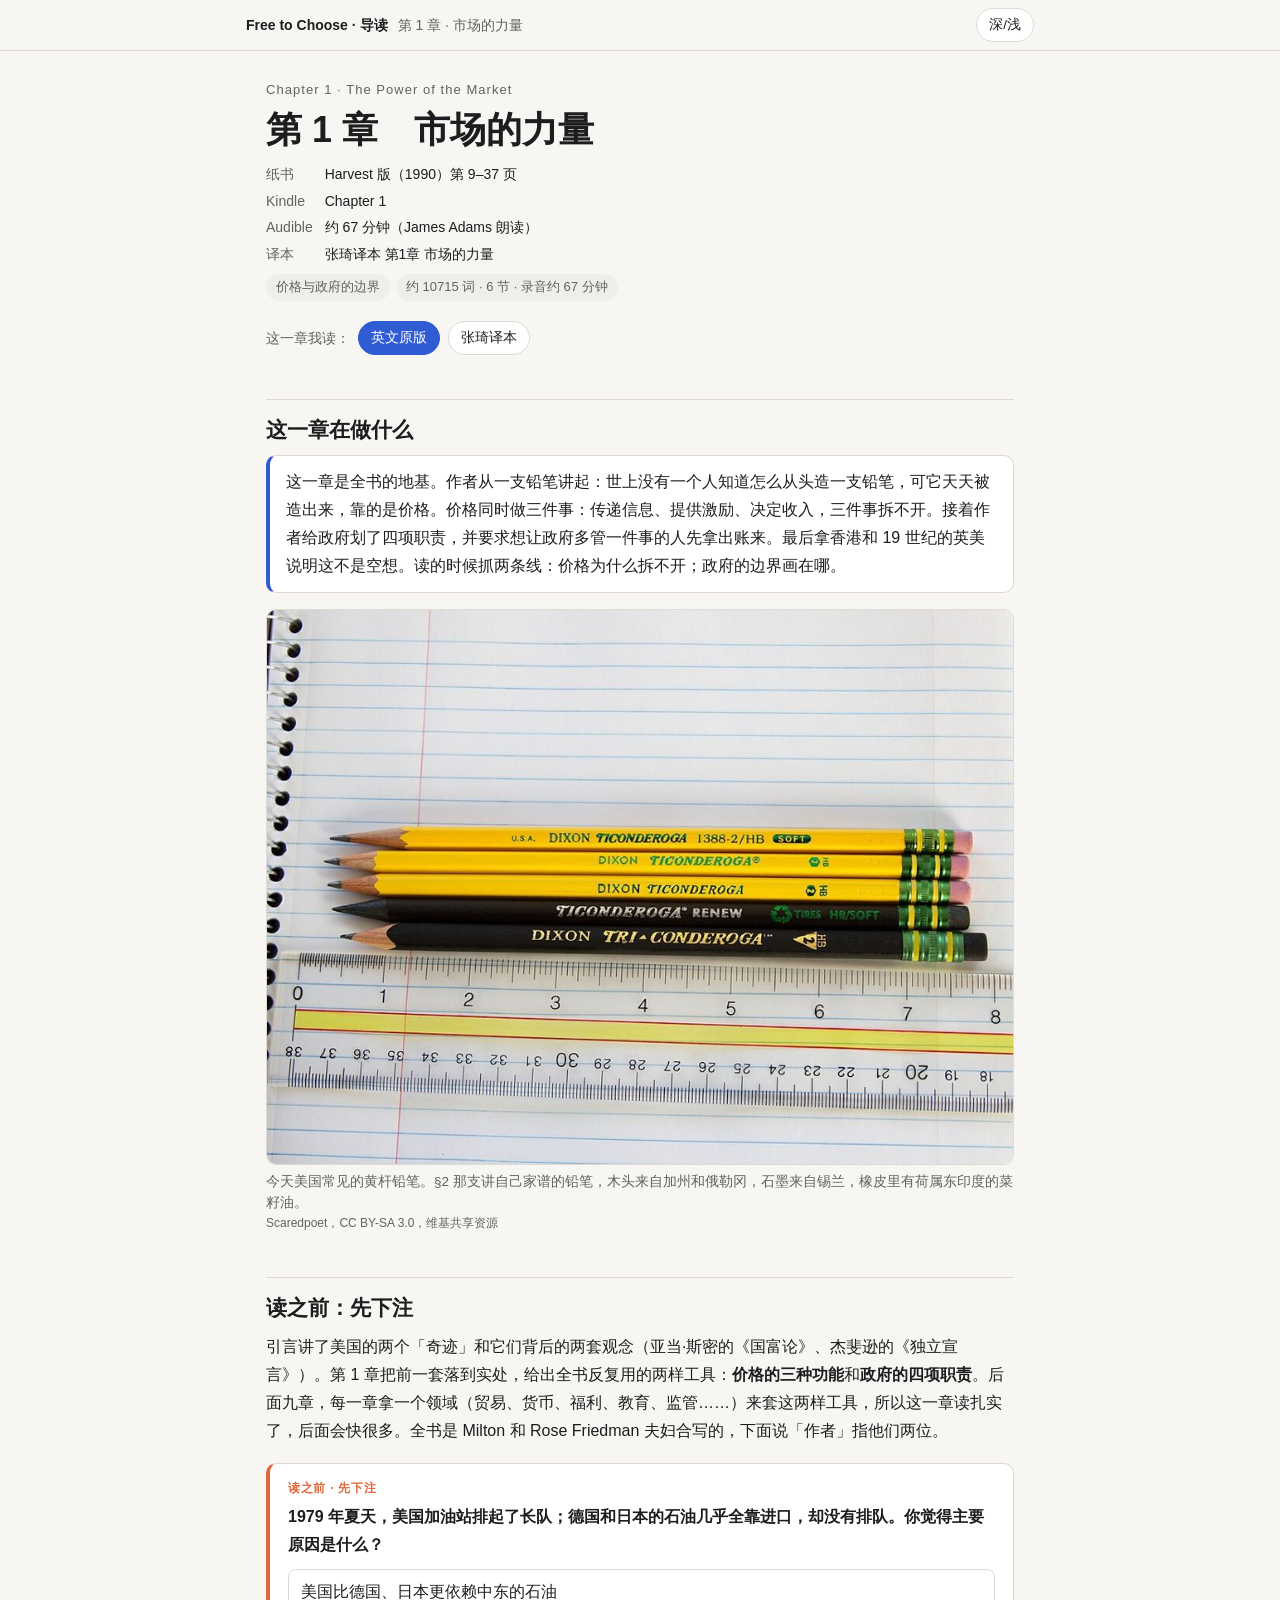
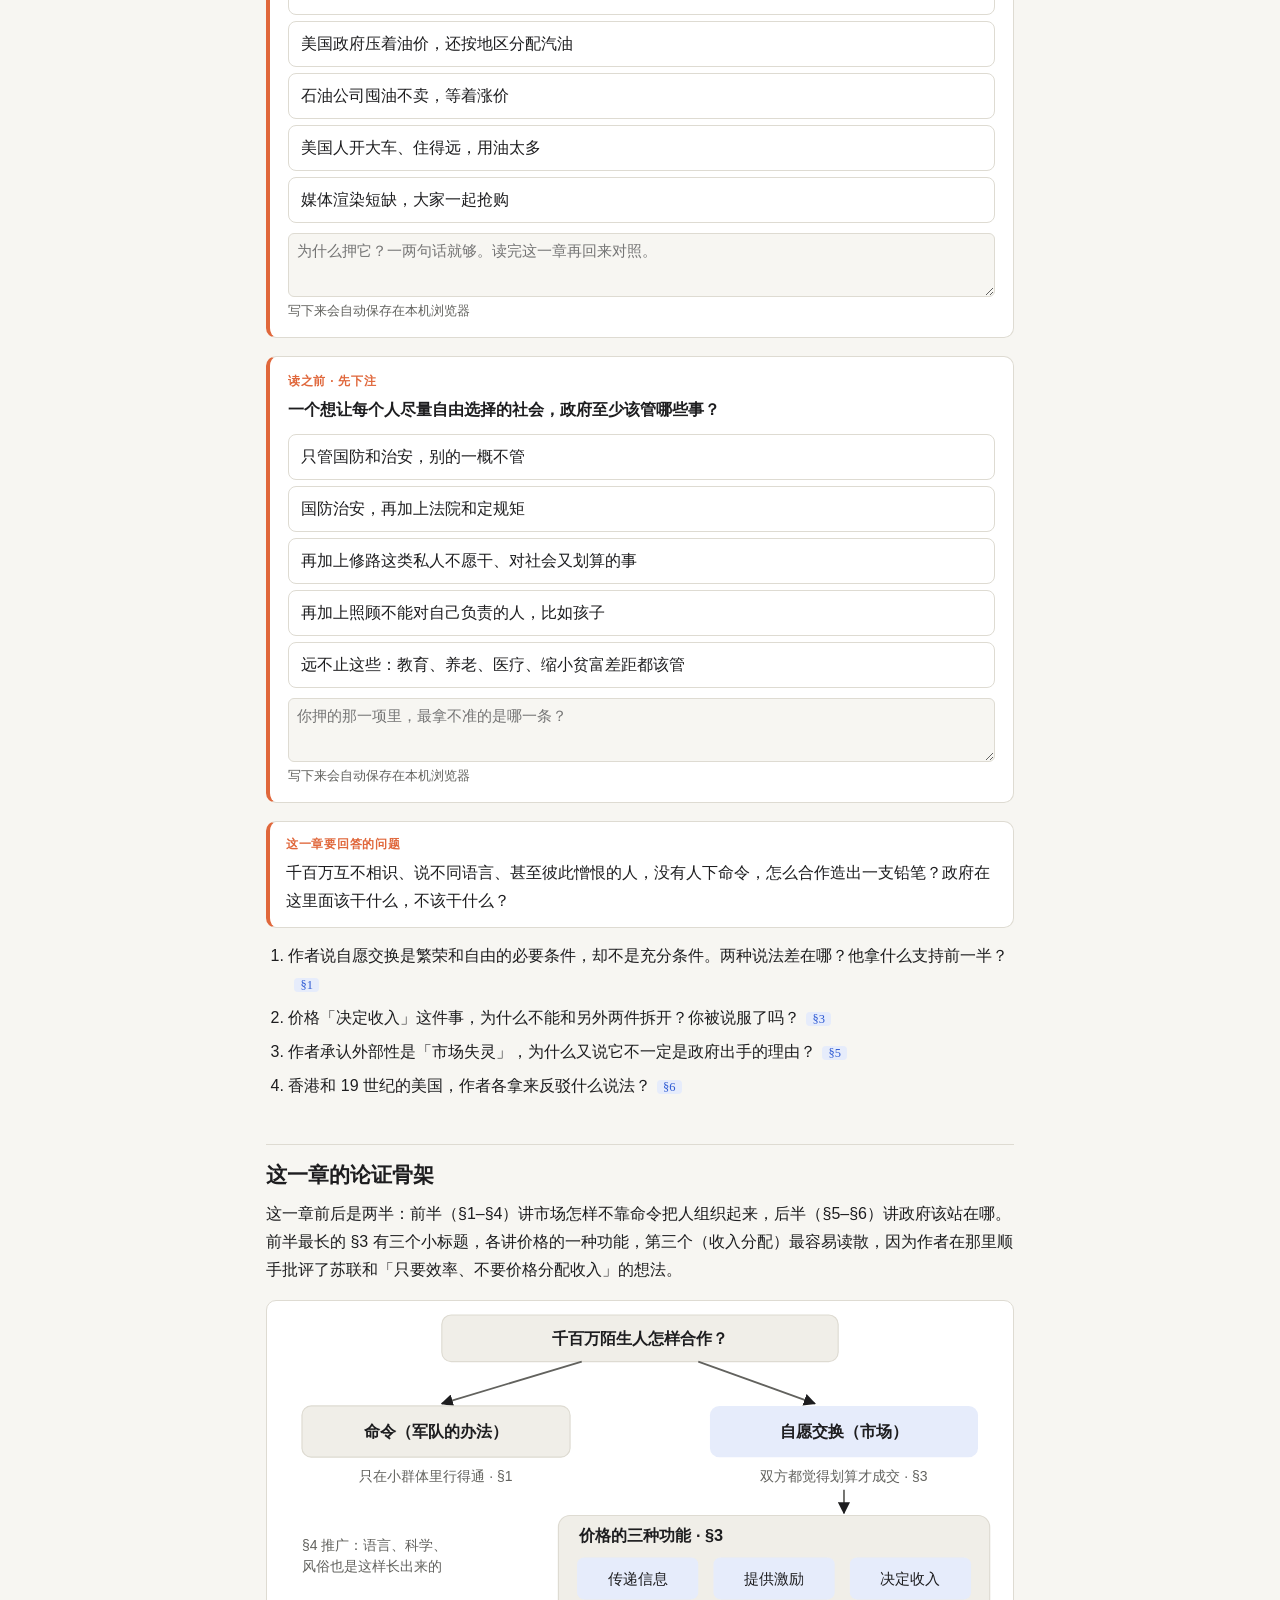
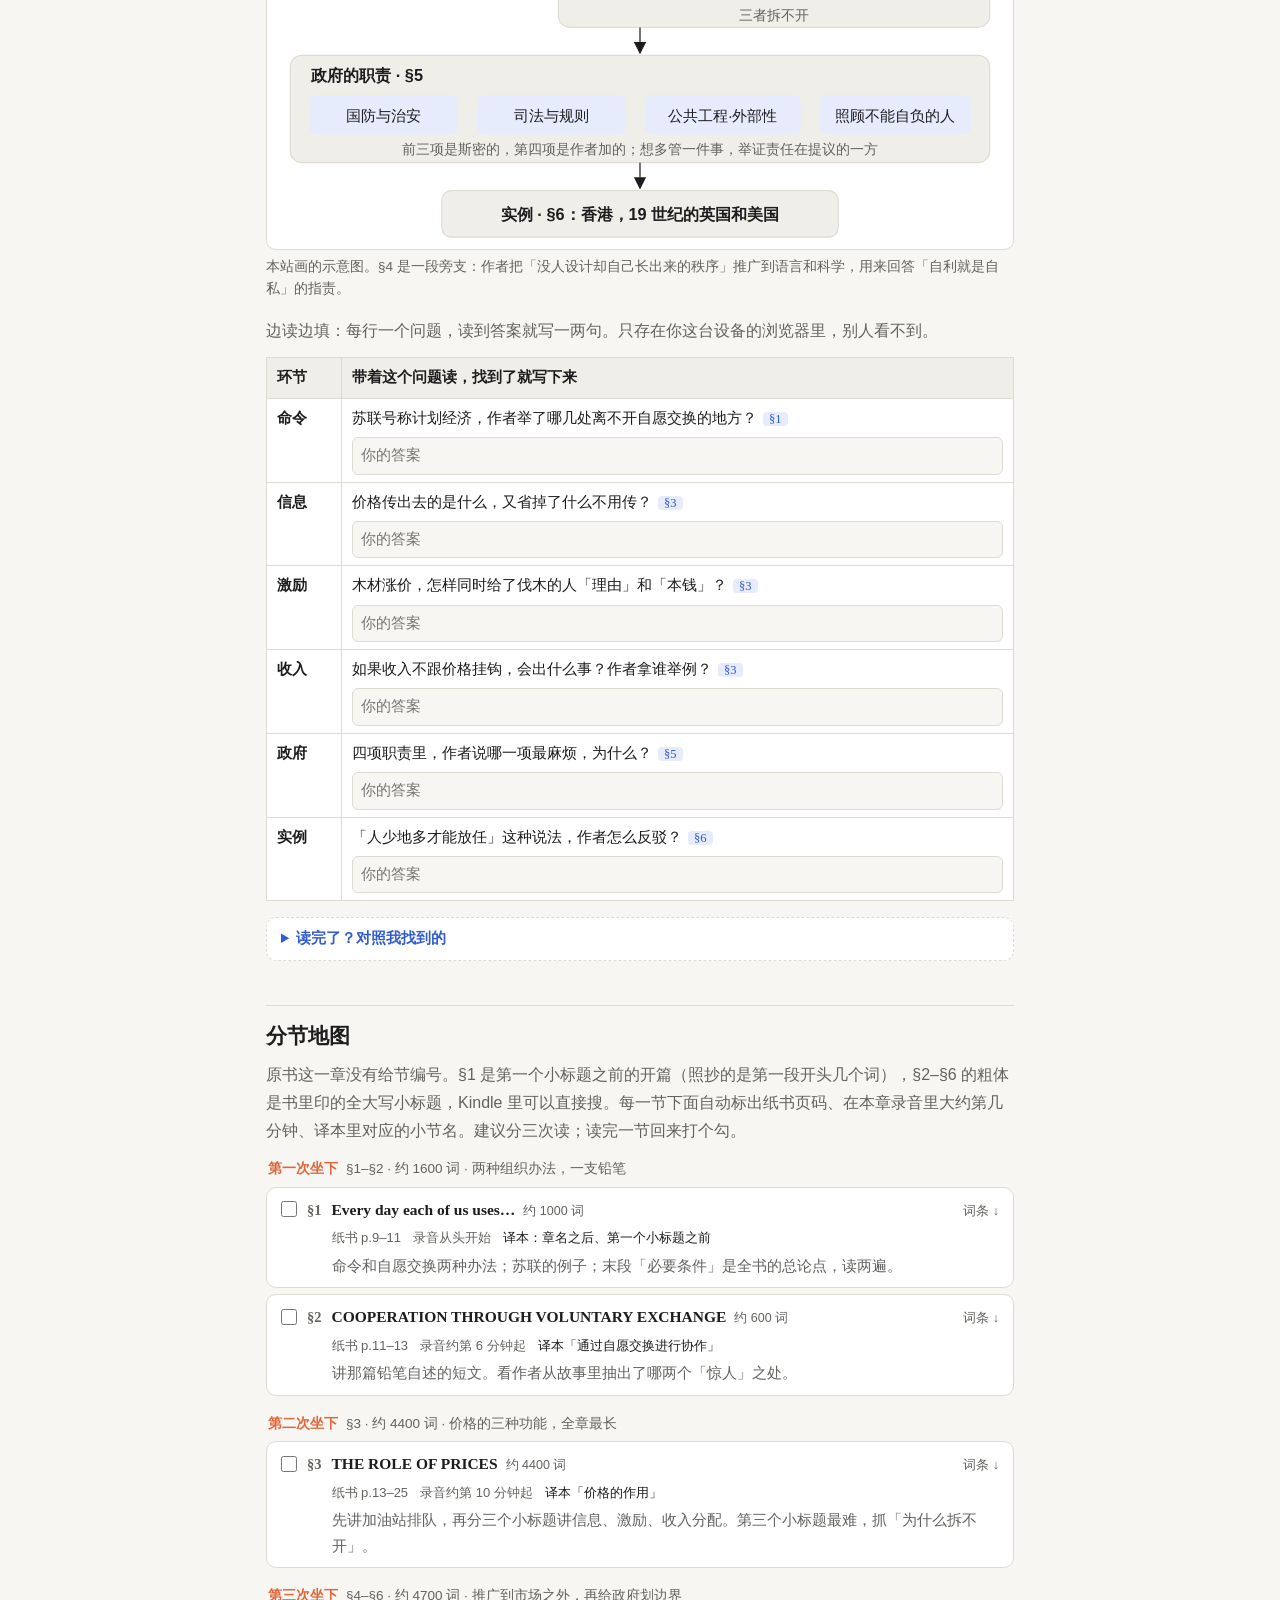
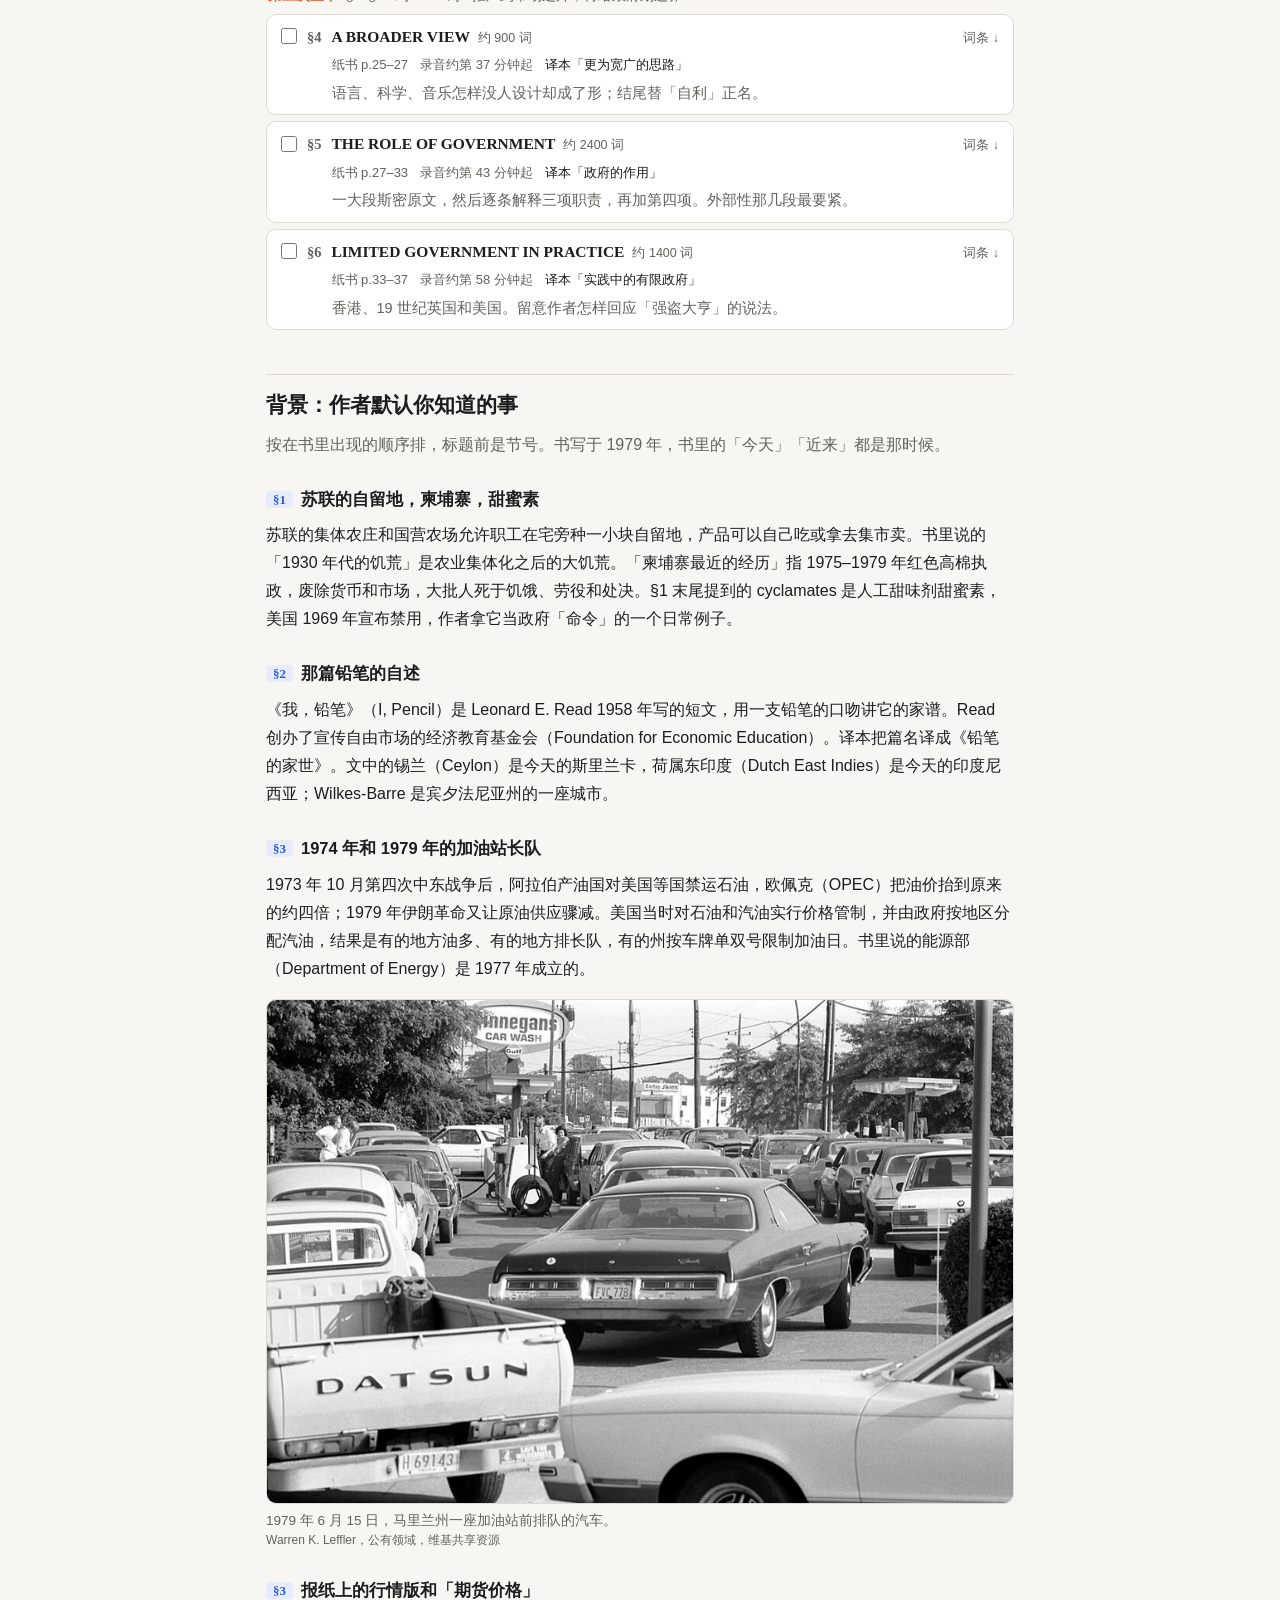
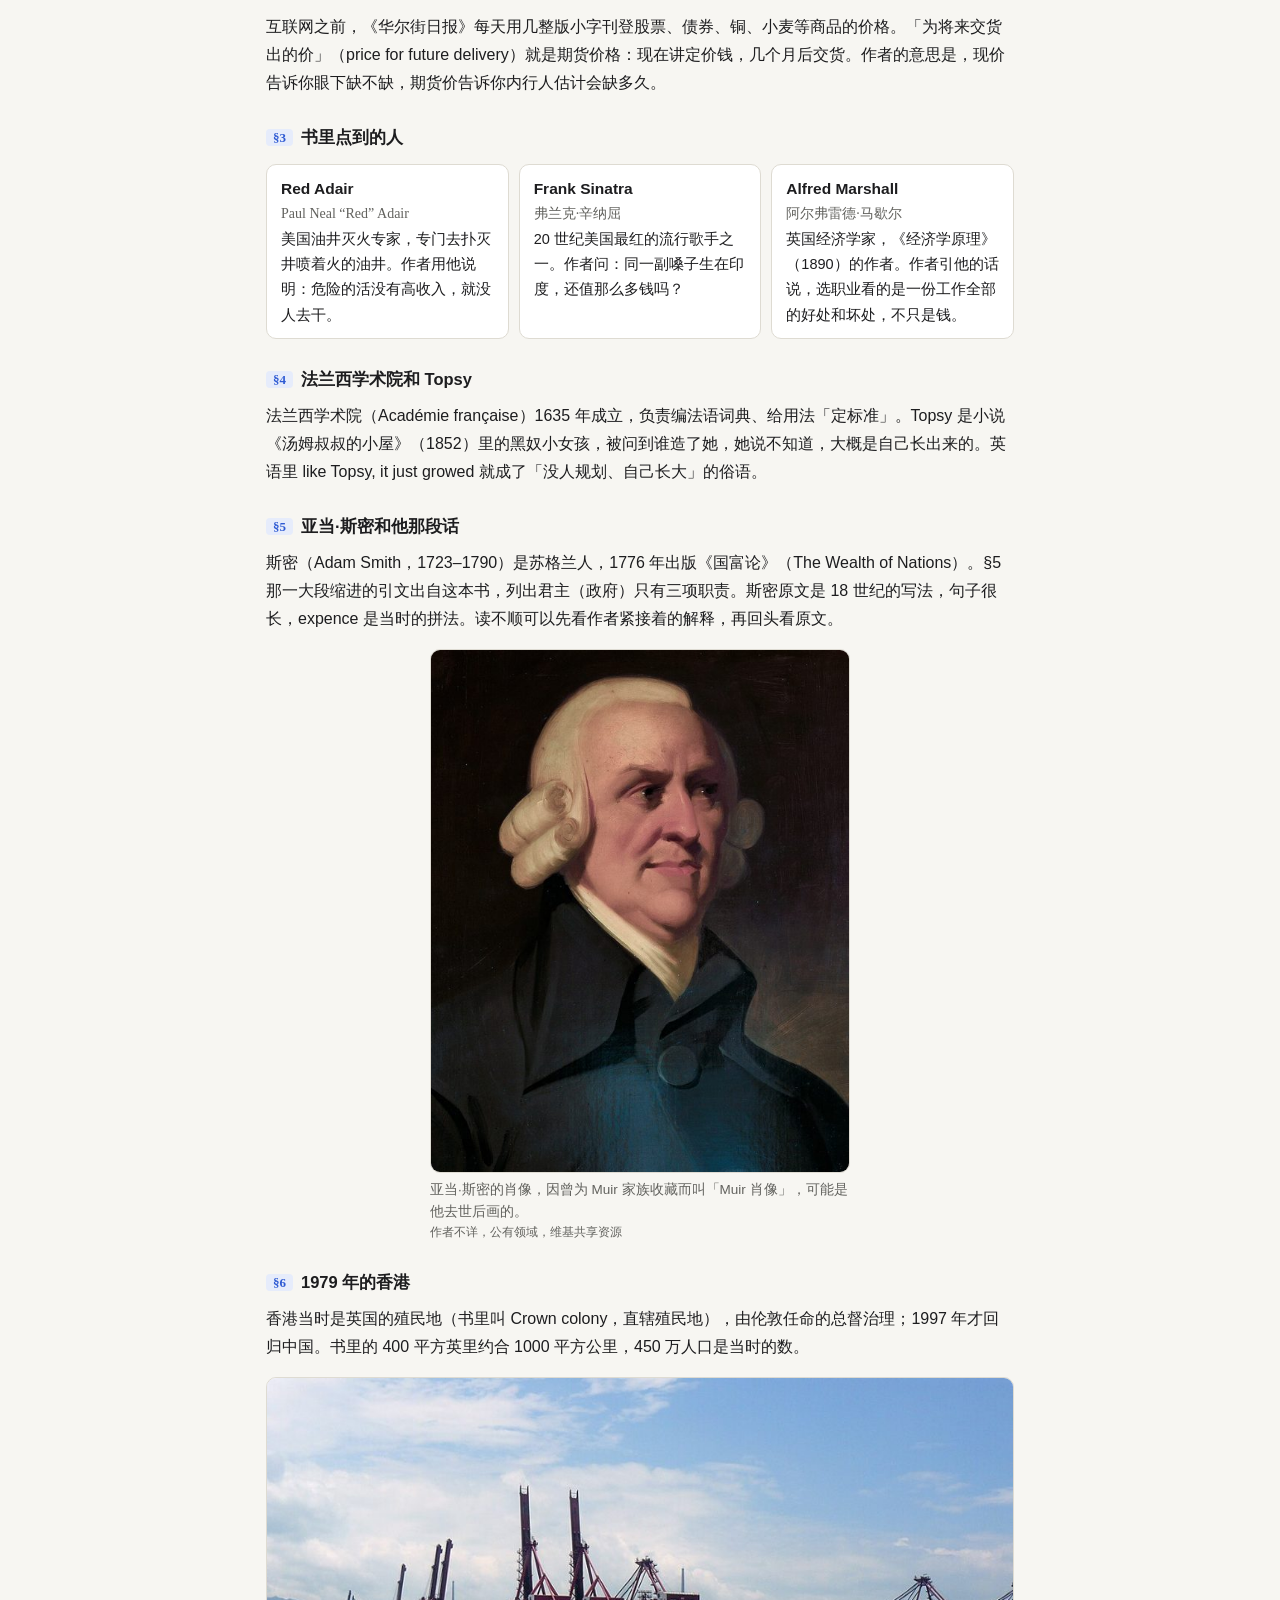
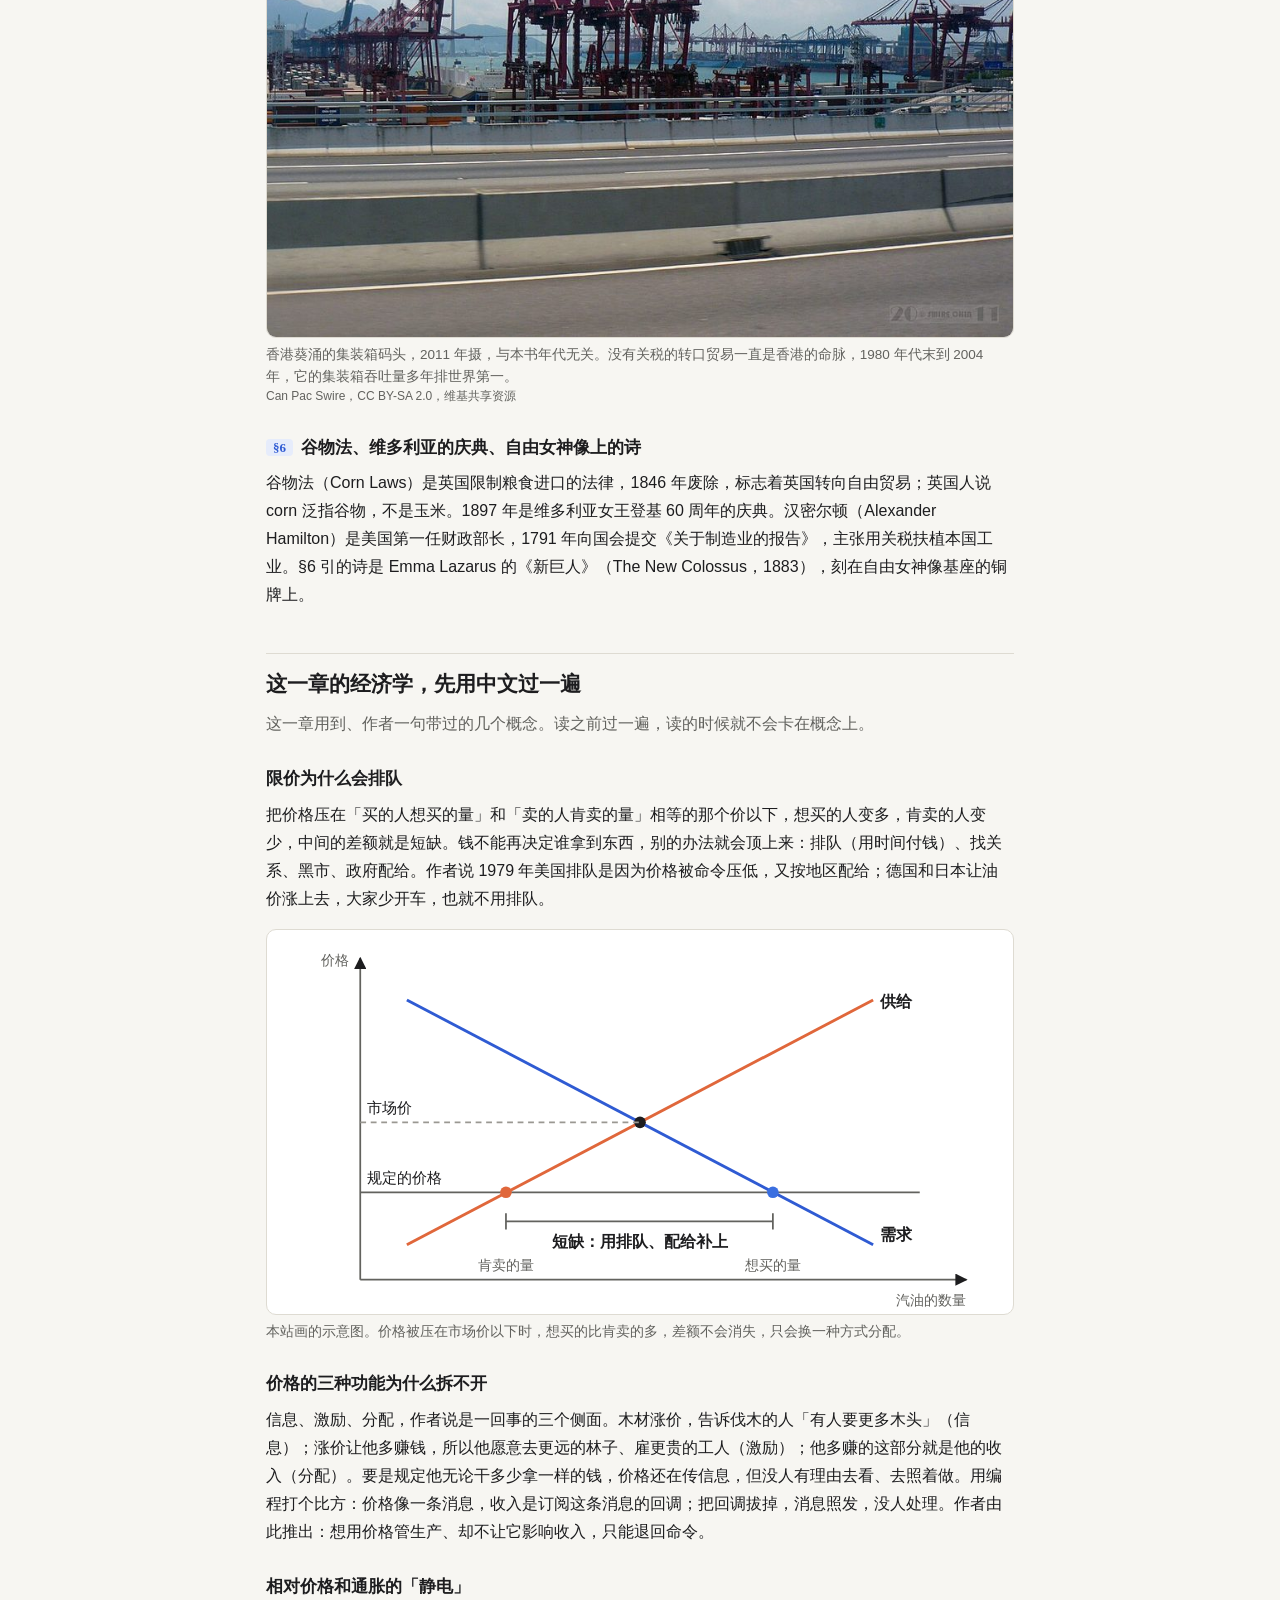
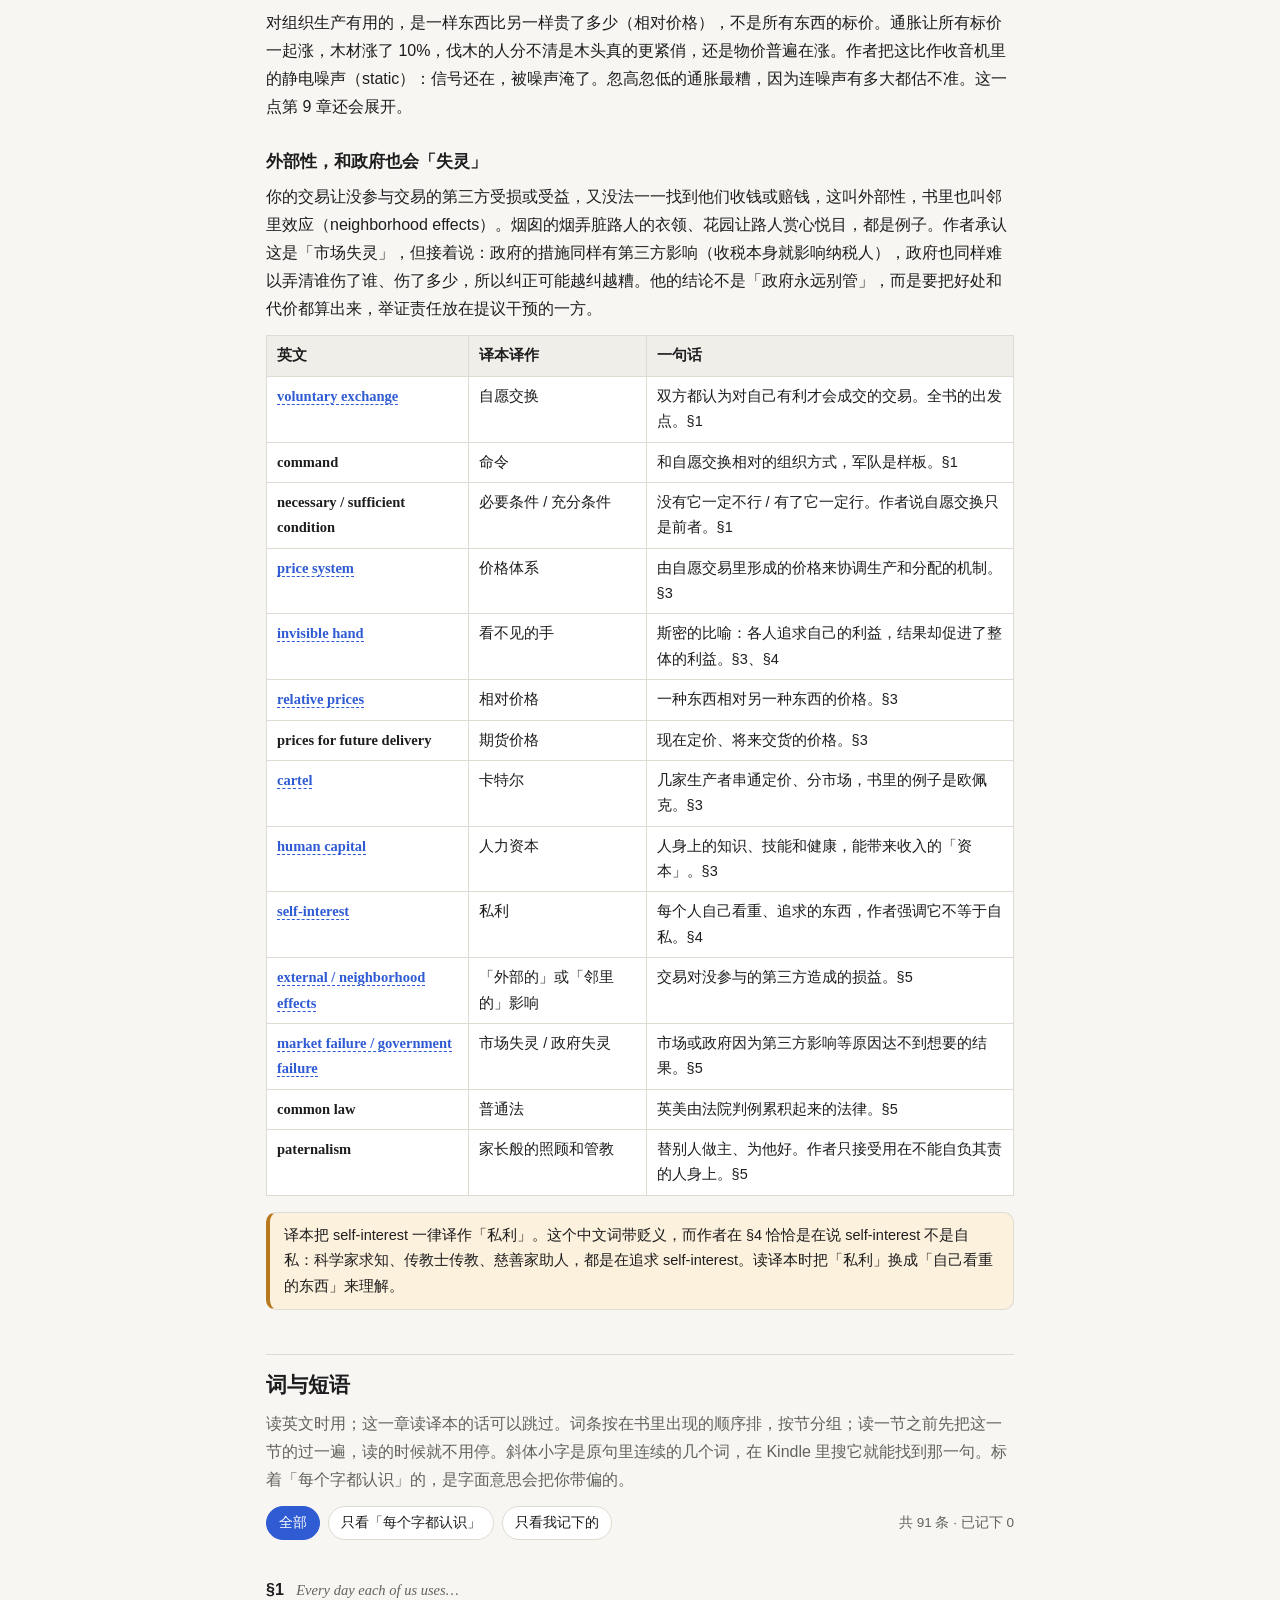
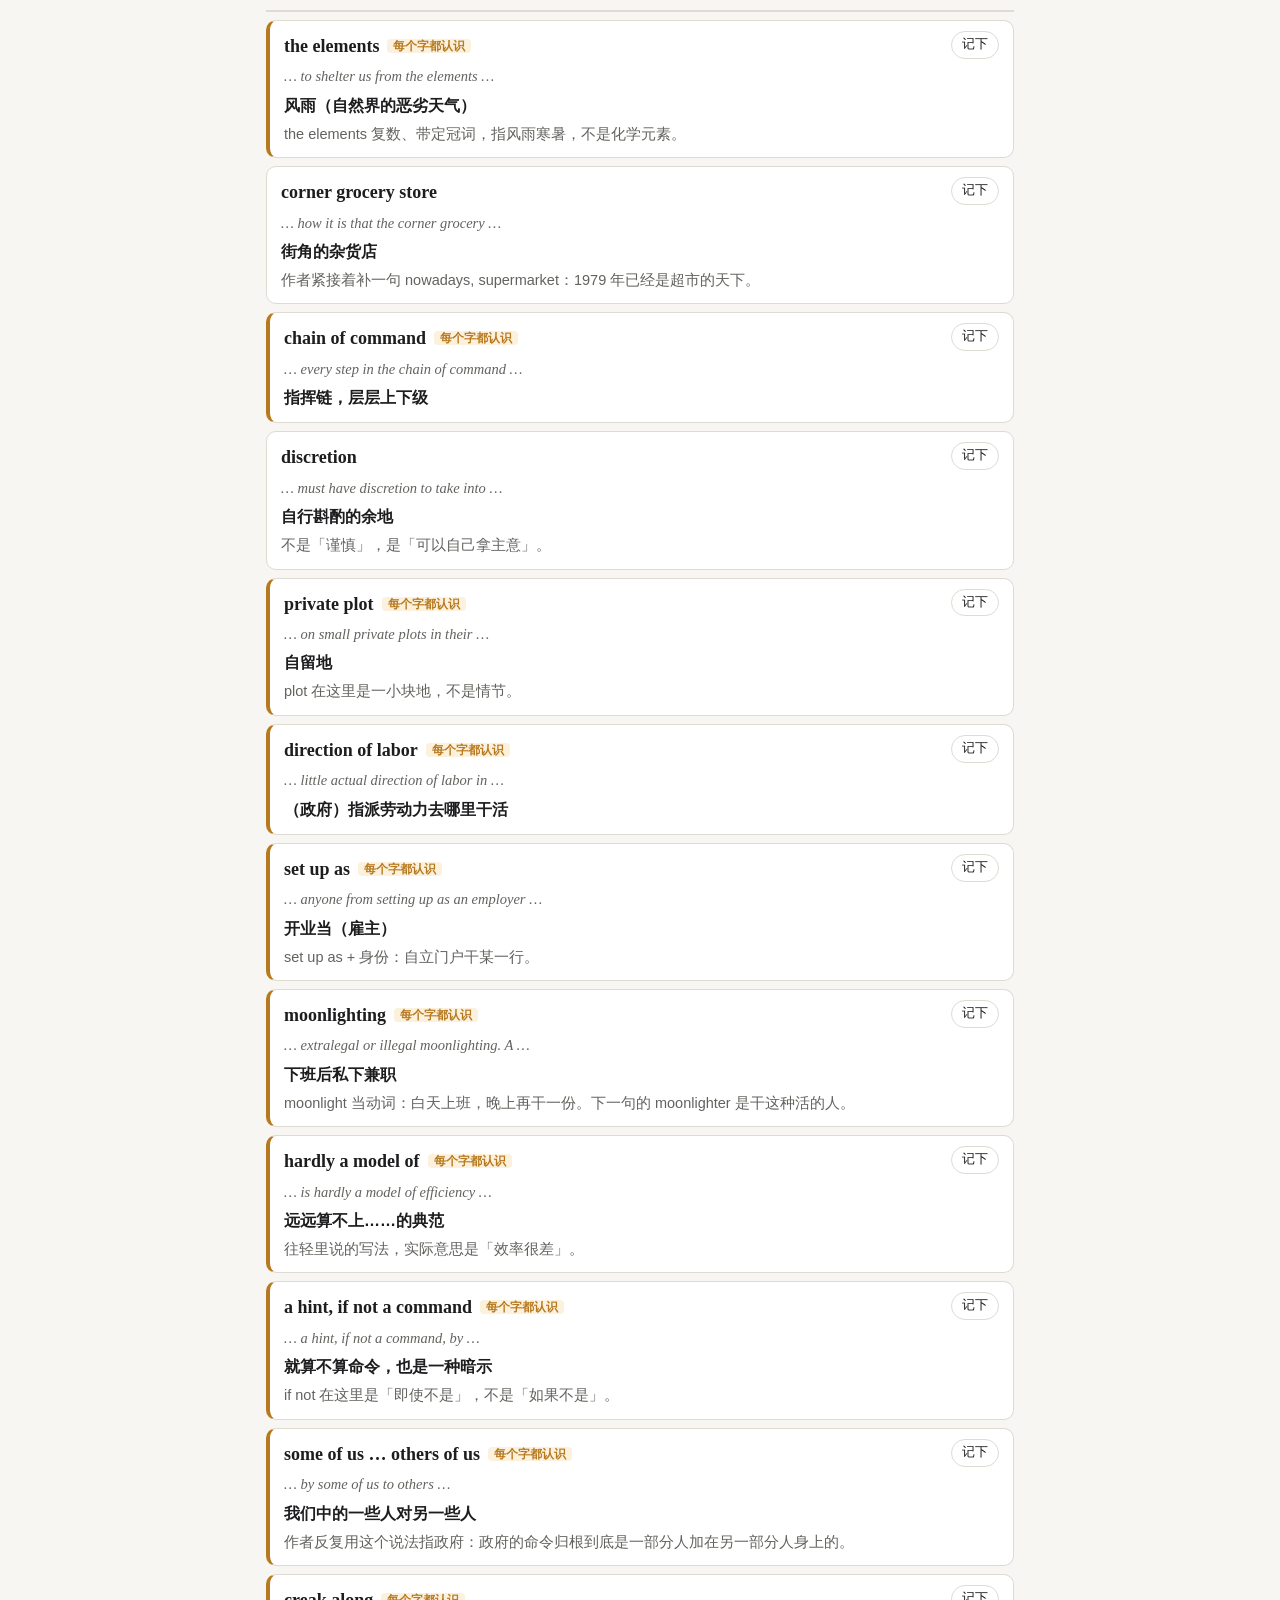
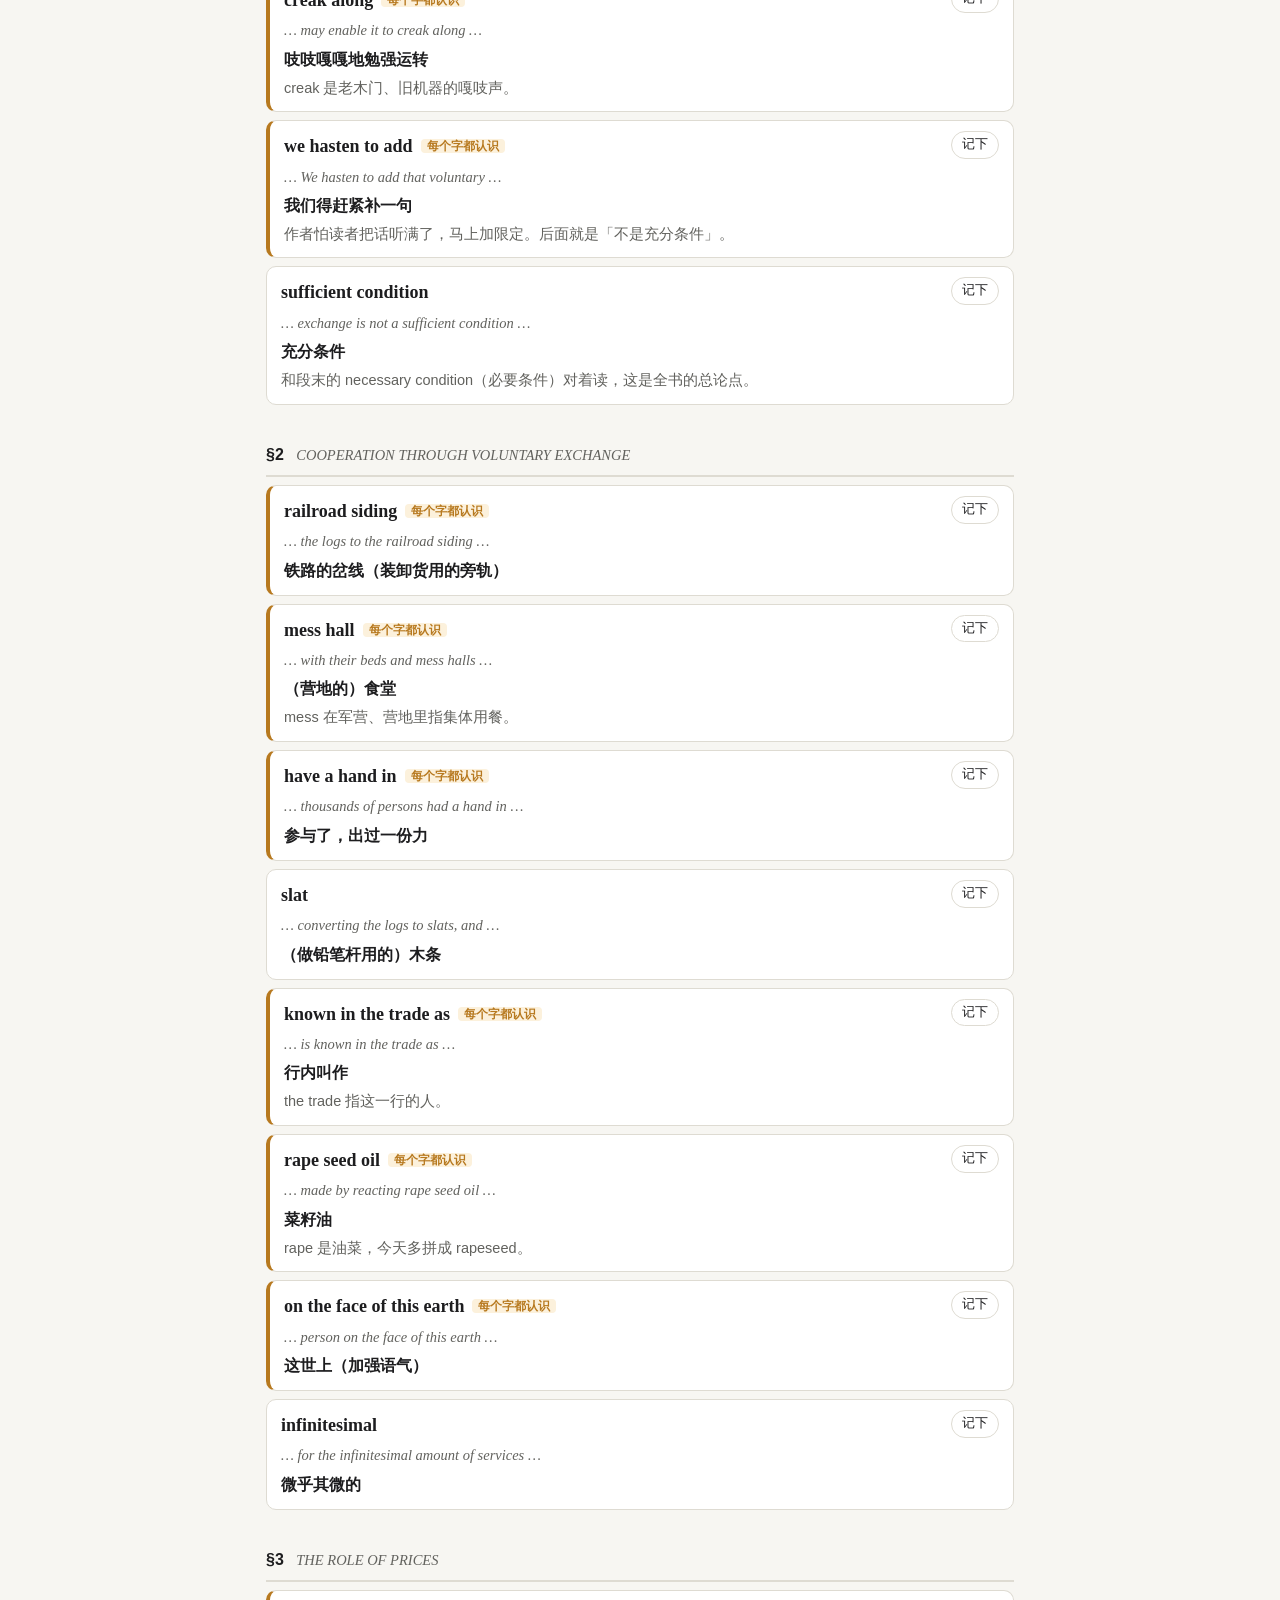
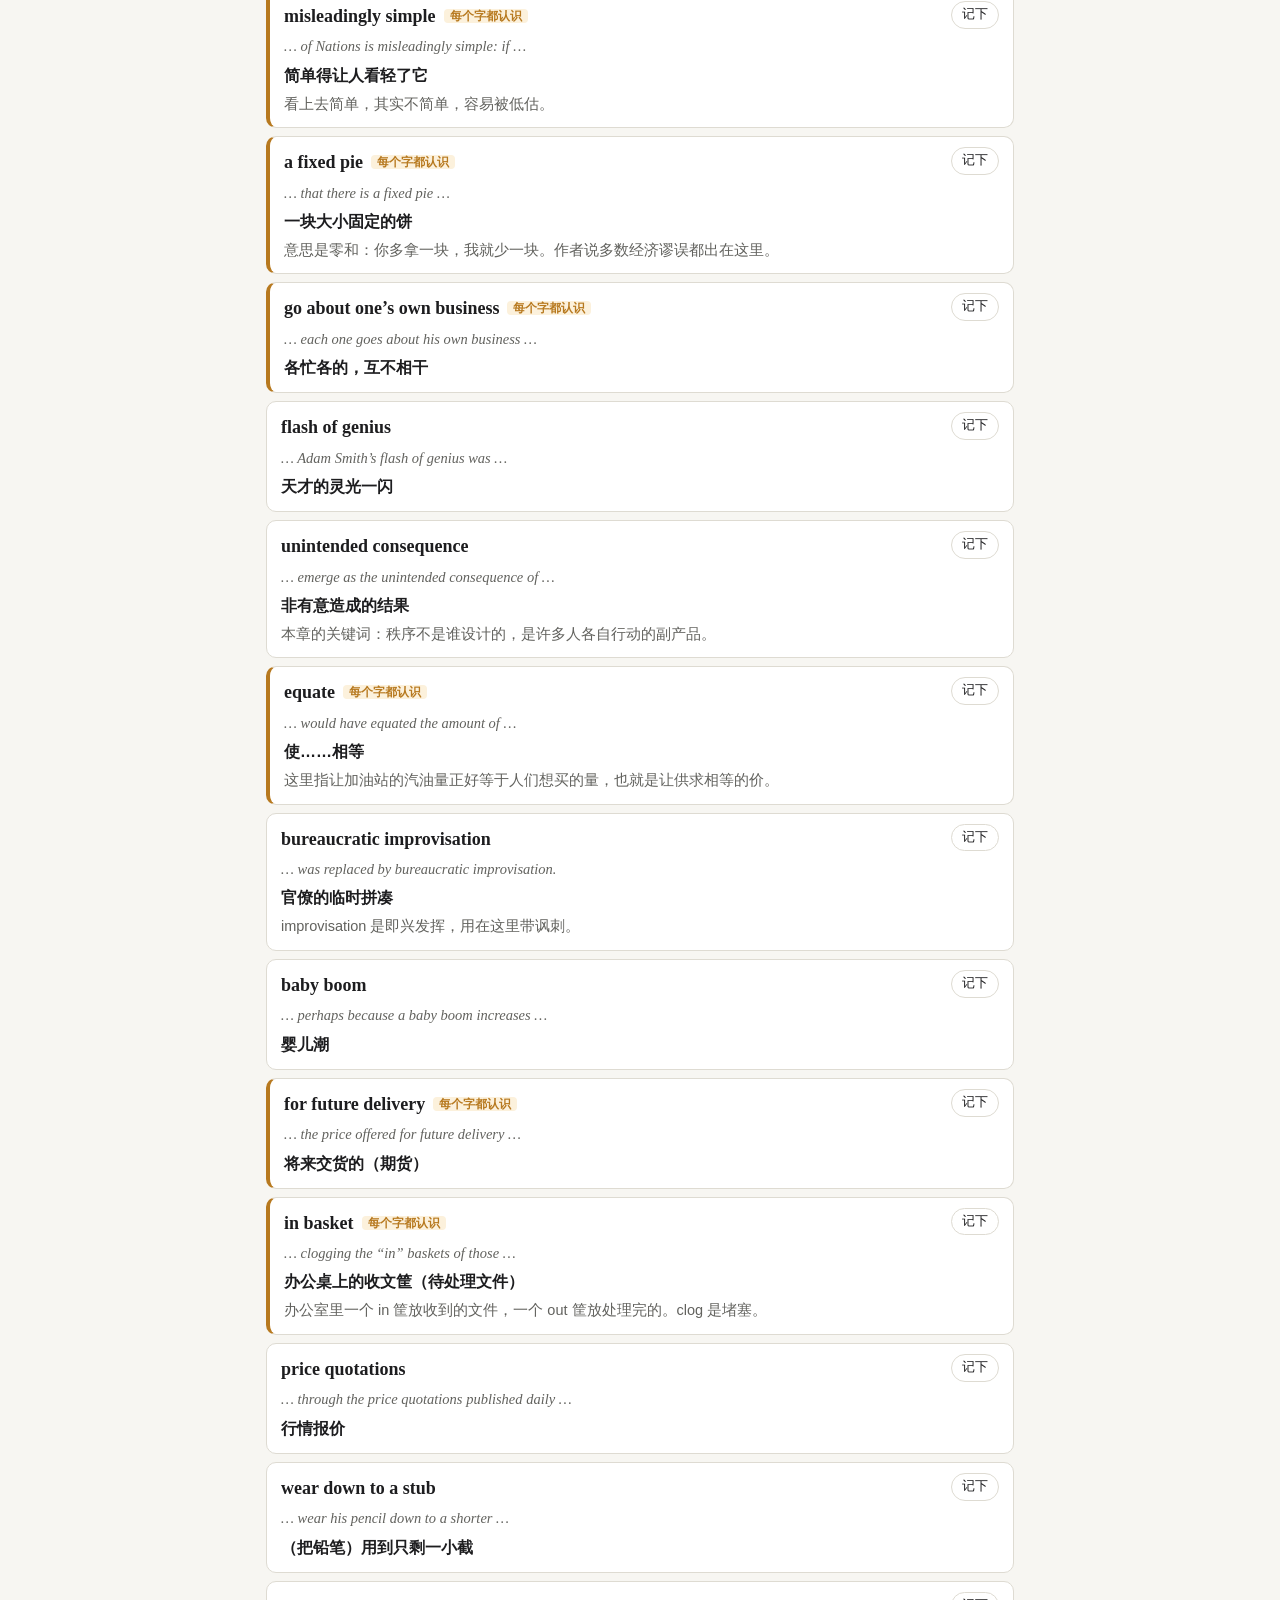
==== chapters/01.html @ 72a99cbd "Free to Choose 导读：开读之前和 10 章、术语页、全书回顾 英文原版、Audible 和张琦译本对照着读：每章有读法切换，分节地图标出纸书页码、录音位置和译本小节名； 读前下注和论证骨" ====
<!doctype html>
<html lang="zh-CN">
<head>
<meta charset="utf-8"><meta name="viewport" content="width=device-width, initial-scale=1">
<title>第 1 章 · 市场的力量 · Free to Choose 导读</title>
<link rel="stylesheet" href="../assets/style.css">
<script src="../assets/chapters.js"></script>
<script src="../assets/sections.js"></script>
<script src="../assets/fc.js"></script>
</head>
<body data-chapter="1">
<main>

<h2>这一章在做什么</h2>
<div class="gist"><p>这一章是全书的地基。作者从一支铅笔讲起：世上没有一个人知道怎么从头造一支铅笔，可它天天被造出来，靠的是价格。价格同时做三件事：传递信息、提供激励、决定收入，三件事拆不开。接着作者给政府划了四项职责，并要求想让政府多管一件事的人先拿出账来。最后拿香港和 19 世纪的英美说明这不是空想。读的时候抓两条线：价格为什么拆不开；政府的边界画在哪。</p></div>
<figure class="fig"><img src="../assets/img/01-pencils.jpg" alt="一本横线笔记本上并排放着五支铅笔，三支黄色、两支黑色，笔杆上印着 Dixon Ticonderoga，尾端是绿黄相间的金属箍和橡皮，下面压着一把刻度尺" loading="lazy">
<figcaption>今天美国常见的黄杆铅笔。§2 那支讲自己家谱的铅笔，木头来自加州和俄勒冈，石墨来自锡兰，橡皮里有荷属东印度的菜籽油。<span class="src">Scaredpoet，CC BY-SA 3.0，维基共享资源</span></figcaption></figure>

<h2>读之前：先下注</h2>
<p>引言讲了美国的两个「奇迹」和它们背后的两套观念（亚当·斯密的《国富论》、杰斐逊的《独立宣言》）。第 1 章把前一套落到实处，给出全书反复用的两样工具：<strong>价格的三种功能</strong>和<strong>政府的四项职责</strong>。后面九章，每一章拿一个领域（贸易、货币、福利、教育、监管……）来套这两样工具，所以这一章读扎实了，后面会快很多。全书是 Milton 和 Rose Friedman 夫妇合写的，下面说「作者」指他们两位。</p>
<div class="bet" data-key="01-a">
  <div class="q">1979 年夏天，美国加油站排起了长队；德国和日本的石油几乎全靠进口，却没有排队。你觉得主要原因是什么？</div>
  <div class="opts">
    <button>美国比德国、日本更依赖中东的石油</button>
    <button>美国政府压着油价，还按地区分配汽油</button>
    <button>石油公司囤油不卖，等着涨价</button>
    <button>美国人开大车、住得远，用油太多</button>
    <button>媒体渲染短缺，大家一起抢购</button>
  </div>
  <textarea class="note" data-key="01-a-bet" placeholder="为什么押它？一两句话就够。读完这一章再回来对照。"></textarea>
</div>
<div class="bet" data-key="01-b">
  <div class="q">一个想让每个人尽量自由选择的社会，政府至少该管哪些事？</div>
  <div class="opts">
    <button>只管国防和治安，别的一概不管</button>
    <button>国防治安，再加上法院和定规矩</button>
    <button>再加上修路这类私人不愿干、对社会又划算的事</button>
    <button>再加上照顾不能对自己负责的人，比如孩子</button>
    <button>远不止这些：教育、养老、医疗、缩小贫富差距都该管</button>
  </div>
  <textarea class="note" data-key="01-b-bet" placeholder="你押的那一项里，最拿不准的是哪一条？"></textarea>
</div>
<div class="crux"><p>千百万互不相识、说不同语言、甚至彼此憎恨的人，没有人下命令，怎么合作造出一支铅笔？政府在这里面该干什么，不该干什么？</p></div>
<ol class="qs">
  <li>作者说自愿交换是繁荣和自由的必要条件，却不是充分条件。两种说法差在哪？他拿什么支持前一半？<span class="sec">§1</span></li>
  <li>价格「决定收入」这件事，为什么不能和另外两件拆开？你被说服了吗？<span class="sec">§3</span></li>
  <li>作者承认外部性是「市场失灵」，为什么又说它不一定是政府出手的理由？<span class="sec">§5</span></li>
  <li>香港和 19 世纪的美国，作者各拿来反驳什么说法？<span class="sec">§6</span></li>
</ol>

<h2>这一章的论证骨架</h2>
<p>这一章前后是两半：前半（§1–§4）讲市场怎样不靠命令把人组织起来，后半（§5–§6）讲政府该站在哪。前半最长的 §3 有三个小标题，各讲价格的一种功能，第三个（收入分配）最容易读散，因为作者在那里顺手批评了苏联和「只要效率、不要价格分配收入」的想法。</p>
<figure class="fig"><svg class="diagram" viewBox="0 0 640 470" role="img" aria-label="论证骨架：千百万陌生人怎样合作，有命令和自愿交换两种办法；自愿交换靠价格，价格有传递信息、提供激励、决定收入三种功能，拆不开；由此推出政府的四项职责和举证责任；最后用香港和十九世纪英美作例子">
<defs><marker id="m01a" viewBox="0 0 10 10" refX="9" refY="5" markerWidth="7" markerHeight="7" orient="auto"><path d="M0,0 L10,5 L0,10 z" class="f-fg"/></marker></defs>
<rect x="150" y="12" width="340" height="40" rx="8" class="box"/>
<text x="320" y="37" text-anchor="middle" class="t-b">千百万陌生人怎样合作？</text>
<line x1="270" y1="52" x2="150" y2="88" class="ln" marker-end="url(#m01a)"/>
<line x1="370" y1="52" x2="470" y2="88" class="ln" marker-end="url(#m01a)"/>
<rect x="30" y="90" width="230" height="44" rx="8" class="box"/>
<text x="145" y="117" text-anchor="middle" class="t-b">命令（军队的办法）</text>
<text x="145" y="154" text-anchor="middle" class="t-m">只在小群体里行得通 · §1</text>
<rect x="380" y="90" width="230" height="44" rx="8" class="f-soft"/>
<text x="495" y="117" text-anchor="middle" class="t-b">自愿交换（市场）</text>
<text x="495" y="154" text-anchor="middle" class="t-m">双方都觉得划算才成交 · §3</text>
<line x1="495" y1="162" x2="495" y2="182" class="ln" marker-end="url(#m01a)"/>
<rect x="250" y="184" width="370" height="96" rx="10" class="box"/>
<text x="268" y="206" class="t-b">价格的三种功能 · §3</text>
<rect x="266" y="220" width="104" height="36" rx="6" class="f-soft"/><text x="318" y="243" text-anchor="middle">传递信息</text>
<rect x="383" y="220" width="104" height="36" rx="6" class="f-soft"/><text x="435" y="243" text-anchor="middle">提供激励</text>
<rect x="500" y="220" width="104" height="36" rx="6" class="f-soft"/><text x="552" y="243" text-anchor="middle">决定收入</text>
<text x="435" y="274" text-anchor="middle" class="t-m">三者拆不开</text>
<text x="30" y="214" class="t-m">§4 推广：语言、科学、</text>
<text x="30" y="232" class="t-m">风俗也是这样长出来的</text>
<line x1="320" y1="280" x2="320" y2="302" class="ln" marker-end="url(#m01a)"/>
<rect x="20" y="304" width="600" height="92" rx="10" class="box"/>
<text x="38" y="326" class="t-b">政府的职责 · §5</text>
<rect x="36" y="338" width="128" height="34" rx="6" class="f-soft"/><text x="100" y="360" text-anchor="middle">国防与治安</text>
<rect x="180" y="338" width="128" height="34" rx="6" class="f-soft"/><text x="244" y="360" text-anchor="middle">司法与规则</text>
<rect x="324" y="338" width="134" height="34" rx="6" class="f-soft"/><text x="391" y="360" text-anchor="middle">公共工程·外部性</text>
<rect x="474" y="338" width="130" height="34" rx="6" class="f-soft"/><text x="539" y="360" text-anchor="middle">照顾不能自负的人</text>
<text x="320" y="389" text-anchor="middle" class="t-m">前三项是斯密的，第四项是作者加的；想多管一件事，举证责任在提议的一方</text>
<line x1="320" y1="396" x2="320" y2="418" class="ln" marker-end="url(#m01a)"/>
<rect x="150" y="420" width="340" height="40" rx="8" class="box"/>
<text x="320" y="445" text-anchor="middle" class="t-b">实例 · §6：香港，19 世纪的英国和美国</text>
</svg>
<figcaption>本站画的示意图。§4 是一段旁支：作者把「没人设计却自己长出来的秩序」推广到语言和科学，用来回答「自利就是自私」的指责。</figcaption></figure>
<p class="lede">边读边填：每行一个问题，读到答案就写一两句。只存在你这台设备的浏览器里，别人看不到。</p>
<div class="table-wrap"><table class="findit">
  <tr><th>环节</th><th>带着这个问题读，找到了就写下来</th></tr>
  <tr><td>命令</td><td><p class="q">苏联号称计划经济，作者举了哪几处离不开自愿交换的地方？<span class="sec">§1</span></p><input class="note" data-key="01-f1" aria-label="命令：你的答案" placeholder="你的答案"></td></tr>
  <tr><td>信息</td><td><p class="q">价格传出去的是什么，又省掉了什么不用传？<span class="sec">§3</span></p><input class="note" data-key="01-f2" aria-label="信息：你的答案" placeholder="你的答案"></td></tr>
  <tr><td>激励</td><td><p class="q">木材涨价，怎样同时给了伐木的人「理由」和「本钱」？<span class="sec">§3</span></p><input class="note" data-key="01-f3" aria-label="激励：你的答案" placeholder="你的答案"></td></tr>
  <tr><td>收入</td><td><p class="q">如果收入不跟价格挂钩，会出什么事？作者拿谁举例？<span class="sec">§3</span></p><input class="note" data-key="01-f4" aria-label="收入：你的答案" placeholder="你的答案"></td></tr>
  <tr><td>政府</td><td><p class="q">四项职责里，作者说哪一项最麻烦，为什么？<span class="sec">§5</span></p><input class="note" data-key="01-f5" aria-label="政府：你的答案" placeholder="你的答案"></td></tr>
  <tr><td>实例</td><td><p class="q">「人少地多才能放任」这种说法，作者怎么反驳？<span class="sec">§6</span></p><input class="note" data-key="01-f6" aria-label="实例：你的答案" placeholder="你的答案"></td></tr>
</table></div>
<details class="reveal"><summary>读完了？对照我找到的</summary><ul>
  <li>命令：农场工人的自留地；劳动力靠工资招来而不是派来；莫斯科修家电找国营修理站的人私下干活。</li>
  <li>信息：只传「有人愿意多付钱、这价钱会维持多久」；为什么涨、谁要用，都不用传。</li>
  <li>激励：涨价补上了多产的额外成本，所以既有理由多产，也付得起多产的代价。</li>
  <li>收入：没人会去找信息、按信息行事，只剩命令；Red Adair 去扑油井大火的例子。</li>
  <li>政府：第三项（公共工程），因为几乎什么事都有第三方影响，它能被拿来为任何干预辩护。</li>
  <li>实例：19 世纪的英国、明治初年的日本、今天的香港都不是地广人稀；「在香港待一小时」。</li>
</ul></details>

<h2>分节地图</h2>
<p class="lede">原书这一章没有给节编号。§1 是第一个小标题之前的开篇（照抄的是第一段开头几个词），§2–§6 的粗体是书里印的全大写小标题，Kindle 里可以直接搜。每一节下面自动标出纸书页码、在本章录音里大约第几分钟、译本里对应的小节名。建议分三次读；读完一节回来打个勾。</p>
<ol class="secmap">
  <li class="sit">第一次坐下<span>§1–§2 · 约 1600 词 · 两种组织办法，一支铅笔</span></li>
  <li data-sec="1"><b>Every day each of us uses…<span class="w">约 1000 词</span></b><span class="what">命令和自愿交换两种办法；苏联的例子；末段「必要条件」是全书的总论点，读两遍。</span></li>
  <li data-sec="2"><b>COOPERATION THROUGH VOLUNTARY EXCHANGE<span class="w">约 600 词</span></b><span class="what">讲那篇铅笔自述的短文。看作者从故事里抽出了哪两个「惊人」之处。</span></li>
  <li class="sit">第二次坐下<span>§3 · 约 4400 词 · 价格的三种功能，全章最长</span></li>
  <li data-sec="3"><b>THE ROLE OF PRICES<span class="w">约 4400 词</span></b><span class="what">先讲加油站排队，再分三个小标题讲信息、激励、收入分配。第三个小标题最难，抓「为什么拆不开」。</span></li>
  <li class="sit">第三次坐下<span>§4–§6 · 约 4700 词 · 推广到市场之外，再给政府划边界</span></li>
  <li data-sec="4"><b>A BROADER VIEW<span class="w">约 900 词</span></b><span class="what">语言、科学、音乐怎样没人设计却成了形；结尾替「自利」正名。</span></li>
  <li data-sec="5"><b>THE ROLE OF GOVERNMENT<span class="w">约 2400 词</span></b><span class="what">一大段斯密原文，然后逐条解释三项职责，再加第四项。外部性那几段最要紧。</span></li>
  <li data-sec="6"><b>LIMITED GOVERNMENT IN PRACTICE<span class="w">约 1400 词</span></b><span class="what">香港、19 世纪英国和美国。留意作者怎样回应「强盗大亨」的说法。</span></li>
</ol>

<h2>背景：作者默认你知道的事</h2>
<p class="lede">按在书里出现的顺序排，标题前是节号。书写于 1979 年，书里的「今天」「近来」都是那时候。</p>

<h3><span class="sec">§1</span>苏联的自留地，柬埔寨，甜蜜素</h3>
<p>苏联的集体农庄和国营农场允许职工在宅旁种一小块自留地，产品可以自己吃或拿去集市卖。书里说的「1930 年代的饥荒」是农业集体化之后的大饥荒。「柬埔寨最近的经历」指 1975–1979 年红色高棉执政，废除货币和市场，大批人死于饥饿、劳役和处决。§1 末尾提到的 cyclamates 是人工甜味剂甜蜜素，美国 1969 年宣布禁用，作者拿它当政府「命令」的一个日常例子。</p>

<h3><span class="sec">§2</span>那篇铅笔的自述</h3>
<p>《我，铅笔》（I, Pencil）是 Leonard E. Read 1958 年写的短文，用一支铅笔的口吻讲它的家谱。Read 创办了宣传自由市场的经济教育基金会（Foundation for Economic Education）。译本把篇名译成《铅笔的家世》。文中的锡兰（Ceylon）是今天的斯里兰卡，荷属东印度（Dutch East Indies）是今天的印度尼西亚；Wilkes-Barre 是宾夕法尼亚州的一座城市。</p>

<h3><span class="sec">§3</span>1974 年和 1979 年的加油站长队</h3>
<p>1973 年 10 月第四次中东战争后，阿拉伯产油国对美国等国禁运石油，欧佩克（OPEC）把油价抬到原来的约四倍；1979 年伊朗革命又让原油供应骤减。美国当时对石油和汽油实行价格管制，并由政府按地区分配汽油，结果是有的地方油多、有的地方排长队，有的州按车牌单双号限制加油日。书里说的能源部（Department of Energy）是 1977 年成立的。</p>
<figure class="fig"><img src="../assets/img/01-gas-line.jpg" alt="黑白照片：加油站里挤满了排队的汽车，前景是一辆皮卡和一辆深色轿车的车尾，远处是加油机和洗车店的招牌" loading="lazy">
<figcaption>1979 年 6 月 15 日，马里兰州一座加油站前排队的汽车。<span class="src">Warren K. Leffler，公有领域，维基共享资源</span></figcaption></figure>

<h3><span class="sec">§3</span>报纸上的行情版和「期货价格」</h3>
<p>互联网之前，《华尔街日报》每天用几整版小字刊登股票、债券、铜、小麦等商品的价格。「为将来交货出的价」（price for future delivery）就是期货价格：现在讲定价钱，几个月后交货。作者的意思是，现价告诉你眼下缺不缺，期货价告诉你内行人估计会缺多久。</p>

<h3><span class="sec">§3</span>书里点到的人</h3>
<div class="who">
  <div><b>Red Adair</b><span class="en">Paul Neal “Red” Adair</span>美国油井灭火专家，专门去扑灭井喷着火的油井。作者用他说明：危险的活没有高收入，就没人去干。</div>
  <div><b>Frank Sinatra</b><span class="en">弗兰克·辛纳屈</span>20 世纪美国最红的流行歌手之一。作者问：同一副嗓子生在印度，还值那么多钱吗？</div>
  <div><b>Alfred Marshall</b><span class="en">阿尔弗雷德·马歇尔</span>英国经济学家，《经济学原理》（1890）的作者。作者引他的话说，选职业看的是一份工作全部的好处和坏处，不只是钱。</div>
</div>

<h3><span class="sec">§4</span>法兰西学术院和 Topsy</h3>
<p>法兰西学术院（Académie française）1635 年成立，负责编法语词典、给用法「定标准」。Topsy 是小说《汤姆叔叔的小屋》（1852）里的黑奴小女孩，被问到谁造了她，她说不知道，大概是自己长出来的。英语里 like Topsy, it just growed 就成了「没人规划、自己长大」的俗语。</p>

<h3><span class="sec">§5</span>亚当·斯密和他那段话</h3>
<p>斯密（Adam Smith，1723–1790）是苏格兰人，1776 年出版《国富论》（The Wealth of Nations）。§5 那一大段缩进的引文出自这本书，列出君主（政府）只有三项职责。斯密原文是 18 世纪的写法，句子很长，expence 是当时的拼法。读不顺可以先看作者紧接着的解释，再回头看原文。</p>
<figure class="fig narrow"><img src="../assets/img/01-adam-smith.jpg" alt="油画半身像：一位戴白色卷边假发、穿深色外套的老人，侧身望向画外" loading="lazy">
<figcaption>亚当·斯密的肖像，因曾为 Muir 家族收藏而叫「Muir 肖像」，可能是他去世后画的。<span class="src">作者不详，公有领域，维基共享资源</span></figcaption></figure>

<h3><span class="sec">§6</span>1979 年的香港</h3>
<p>香港当时是英国的殖民地（书里叫 Crown colony，直辖殖民地），由伦敦任命的总督治理；1997 年才回归中国。书里的 400 平方英里约合 1000 平方公里，450 万人口是当时的数。</p>
<figure class="fig"><img src="../assets/img/01-kwai-chung.jpg" alt="从高速公路上望去的集装箱码头，一排排红色的岸边起重机，远处是海和山" loading="lazy">
<figcaption>香港葵涌的集装箱码头，2011 年摄，与本书年代无关。没有关税的转口贸易一直是香港的命脉，1980 年代末到 2004 年，它的集装箱吞吐量多年排世界第一。<span class="src">Can Pac Swire，CC BY-SA 2.0，维基共享资源</span></figcaption></figure>

<h3><span class="sec">§6</span>谷物法、维多利亚的庆典、自由女神像上的诗</h3>
<p>谷物法（Corn Laws）是英国限制粮食进口的法律，1846 年废除，标志着英国转向自由贸易；英国人说 corn 泛指谷物，不是玉米。1897 年是维多利亚女王登基 60 周年的庆典。汉密尔顿（Alexander Hamilton）是美国第一任财政部长，1791 年向国会提交《关于制造业的报告》，主张用关税扶植本国工业。§6 引的诗是 Emma Lazarus 的《新巨人》（The New Colossus，1883），刻在自由女神像基座的铜牌上。</p>

<h2>这一章的经济学，先用中文过一遍</h2>
<p class="lede">这一章用到、作者一句带过的几个概念。读之前过一遍，读的时候就不会卡在概念上。</p>

<h3>限价为什么会排队</h3>
<p>把价格压在「买的人想买的量」和「卖的人肯卖的量」相等的那个价以下，想买的人变多，肯卖的人变少，中间的差额就是短缺。钱不能再决定谁拿到东西，别的办法就会顶上来：排队（用时间付钱）、找关系、黑市、政府配给。作者说 1979 年美国排队是因为价格被命令压低，又按地区配给；德国和日本让油价涨上去，大家少开车，也就不用排队。</p>
<figure class="fig"><svg class="diagram" viewBox="0 0 640 330" role="img" aria-label="供求示意图：横轴是汽油的数量，纵轴是价格；向下倾斜的需求线和向上倾斜的供给线相交于市场价；规定价格画在交点下方，在这条线上需求量大于供给量，差额标为短缺，用排队补上">
<defs><marker id="m01b" viewBox="0 0 10 10" refX="9" refY="5" markerWidth="7" markerHeight="7" orient="auto"><path d="M0,0 L10,5 L0,10 z" class="f-fg"/></marker></defs>
<line x1="80" y1="300" x2="80" y2="24" class="ln" marker-end="url(#m01b)"/>
<line x1="80" y1="300" x2="600" y2="300" class="ln" marker-end="url(#m01b)"/>
<text x="70" y="30" text-anchor="end" class="t-m">价格</text>
<text x="600" y="322" text-anchor="end" class="t-m">汽油的数量</text>
<line x1="120" y1="60" x2="520" y2="270" class="ln-a"/>
<text x="526" y="266" class="t-b">需求</text>
<line x1="120" y1="270" x2="520" y2="60" class="s2"/>
<text x="526" y="66" class="t-b">供给</text>
<circle cx="320" cy="165" r="5" class="f-fg"/>
<line x1="80" y1="165" x2="320" y2="165" class="ln-d"/>
<text x="86" y="157">市场价</text>
<line x1="80" y1="225" x2="560" y2="225" class="ln"/>
<text x="86" y="217">规定的价格</text>
<circle cx="205" cy="225" r="5" class="f2"/>
<circle cx="434" cy="225" r="5" class="f1"/>
<line x1="205" y1="250" x2="434" y2="250" class="ln"/>
<line x1="205" y1="243" x2="205" y2="257" class="ln"/>
<line x1="434" y1="243" x2="434" y2="257" class="ln"/>
<text x="320" y="272" text-anchor="middle" class="t-b">短缺：用排队、配给补上</text>
<text x="205" y="292" text-anchor="middle" class="t-m">肯卖的量</text>
<text x="434" y="292" text-anchor="middle" class="t-m">想买的量</text>
</svg>
<figcaption>本站画的示意图。价格被压在市场价以下时，想买的比肯卖的多，差额不会消失，只会换一种方式分配。</figcaption></figure>

<h3>价格的三种功能为什么拆不开</h3>
<p>信息、激励、分配，作者说是一回事的三个侧面。木材涨价，告诉伐木的人「有人要更多木头」（信息）；涨价让他多赚钱，所以他愿意去更远的林子、雇更贵的工人（激励）；他多赚的这部分就是他的收入（分配）。要是规定他无论干多少拿一样的钱，价格还在传信息，但没人有理由去看、去照着做。用编程打个比方：价格像一条消息，收入是订阅这条消息的回调；把回调拔掉，消息照发，没人处理。作者由此推出：想用价格管生产、却不让它影响收入，只能退回命令。</p>

<h3>相对价格和通胀的「静电」</h3>
<p>对组织生产有用的，是一样东西比另一样贵了多少（相对价格），不是所有东西的标价。通胀让所有标价一起涨，木材涨了 10%，伐木的人分不清是木头真的更紧俏，还是物价普遍在涨。作者把这比作收音机里的静电噪声（static）：信号还在，被噪声淹了。忽高忽低的通胀最糟，因为连噪声有多大都估不准。这一点第 9 章还会展开。</p>

<h3>外部性，和政府也会「失灵」</h3>
<p>你的交易让没参与交易的第三方受损或受益，又没法一一找到他们收钱或赔钱，这叫外部性，书里也叫邻里效应（neighborhood effects）。烟囱的烟弄脏路人的衣领、花园让路人赏心悦目，都是例子。作者承认这是「市场失灵」，但接着说：政府的措施同样有第三方影响（收税本身就影响纳税人），政府也同样难以弄清谁伤了谁、伤了多少，所以纠正可能越纠越糟。他的结论不是「政府永远别管」，而是要把好处和代价都算出来，举证责任放在提议干预的一方。</p>

<div class="table-wrap"><table class="terms">
  <tr><th>英文</th><th>译本译作</th><th>一句话</th></tr>
  <tr><td><a class="term" href="../glossary.html#g-voluntary-exchange">voluntary exchange</a></td><td>自愿交换</td><td>双方都认为对自己有利才会成交的交易。全书的出发点。§1</td></tr>
  <tr><td>command</td><td>命令</td><td>和自愿交换相对的组织方式，军队是样板。§1</td></tr>
  <tr><td>necessary / sufficient condition</td><td>必要条件 / 充分条件</td><td>没有它一定不行 / 有了它一定行。作者说自愿交换只是前者。§1</td></tr>
  <tr><td><a class="term" href="../glossary.html#g-price-system">price system</a></td><td>价格体系</td><td>由自愿交易里形成的价格来协调生产和分配的机制。§3</td></tr>
  <tr><td><a class="term" href="../glossary.html#g-invisible-hand">invisible hand</a></td><td>看不见的手</td><td>斯密的比喻：各人追求自己的利益，结果却促进了整体的利益。§3、§4</td></tr>
  <tr><td><a class="term" href="../glossary.html#g-relative-prices">relative prices</a></td><td>相对价格</td><td>一种东西相对另一种东西的价格。§3</td></tr>
  <tr><td>prices for future delivery</td><td>期货价格</td><td>现在定价、将来交货的价格。§3</td></tr>
  <tr><td><a class="term" href="../glossary.html#g-cartel">cartel</a></td><td>卡特尔</td><td>几家生产者串通定价、分市场，书里的例子是欧佩克。§3</td></tr>
  <tr><td><a class="term" href="../glossary.html#g-human-capital">human capital</a></td><td>人力资本</td><td>人身上的知识、技能和健康，能带来收入的「资本」。§3</td></tr>
  <tr><td><a class="term" href="../glossary.html#g-self-interest">self-interest</a></td><td>私利</td><td>每个人自己看重、追求的东西，作者强调它不等于自私。§4</td></tr>
  <tr><td><a class="term" href="../glossary.html#g-externality">external / neighborhood effects</a></td><td>「外部的」或「邻里的」影响</td><td>交易对没参与的第三方造成的损益。§5</td></tr>
  <tr><td><a class="term" href="../glossary.html#g-externality">market failure / government failure</a></td><td>市场失灵 / 政府失灵</td><td>市场或政府因为第三方影响等原因达不到想要的结果。§5</td></tr>
  <tr><td>common law</td><td>普通法</td><td>英美由法院判例累积起来的法律。§5</td></tr>
  <tr><td>paternalism</td><td>家长般的照顾和管教</td><td>替别人做主、为他好。作者只接受用在不能自负其责的人身上。§5</td></tr>
</table></div>
<div class="tip"><p>译本把 self-interest 一律译作「私利」。这个中文词带贬义，而作者在 §4 恰恰是在说 self-interest 不是自私：科学家求知、传教士传教、慈善家助人，都是在追求 self-interest。读译本时把「私利」换成「自己看重的东西」来理解。</p></div>

<h2>词与短语</h2>
<p class="lede">读英文时用；这一章读译本的话可以跳过。词条按在书里出现的顺序排，按节分组；读一节之前先把这一节的过一遍，读的时候就不用停。斜体小字是原句里连续的几个词，在 Kindle 里搜它就能找到那一句。标着「每个字都认识」的，是字面意思会把你带偏的。</p>

<h3 class="sec-head" id="s1">§1 <span class="first">Every day each of us uses…</span></h3>
<div class="entry trap"><div class="en">the elements</div><div class="loc" data-p="1">… to shelter us from the elements …</div><div class="zh">风雨（自然界的恶劣天气）</div><div class="note">the elements 复数、带定冠词，指风雨寒暑，不是化学元素。</div></div>
<div class="entry"><div class="en">corner grocery store</div><div class="loc" data-p="1">… how it is that the corner grocery …</div><div class="zh">街角的杂货店</div><div class="note">作者紧接着补一句 nowadays, supermarket：1979 年已经是超市的天下。</div></div>
<div class="entry trap"><div class="en">chain of command</div><div class="loc" data-p="3">… every step in the chain of command …</div><div class="zh">指挥链，层层上下级</div></div>
<div class="entry"><div class="en">discretion</div><div class="loc" data-p="3">… must have discretion to take into …</div><div class="zh">自行斟酌的余地</div><div class="note">不是「谨慎」，是「可以自己拿主意」。</div></div>
<div class="entry trap"><div class="en">private plot</div><div class="loc" data-p="5">… on small private plots in their …</div><div class="zh">自留地</div><div class="note">plot 在这里是一小块地，不是情节。</div></div>
<div class="entry trap"><div class="en">direction of labor</div><div class="loc" data-p="6">… little actual direction of labor in …</div><div class="zh">（政府）指派劳动力去哪里干活</div></div>
<div class="entry trap"><div class="en">set up as</div><div class="loc" data-p="6">… anyone from setting up as an employer …</div><div class="zh">开业当（雇主）</div><div class="note">set up as + 身份：自立门户干某一行。</div></div>
<div class="entry trap"><div class="en">moonlighting</div><div class="loc" data-p="7">… extralegal or illegal moonlighting. A …</div><div class="zh">下班后私下兼职</div><div class="note">moonlight 当动词：白天上班，晚上再干一份。下一句的 moonlighter 是干这种活的人。</div></div>
<div class="entry trap"><div class="en">hardly a model of</div><div class="loc" data-p="8">… is hardly a model of efficiency …</div><div class="zh">远远算不上……的典范</div><div class="note">往轻里说的写法，实际意思是「效率很差」。</div></div>
<div class="entry trap"><div class="en">a hint, if not a command</div><div class="loc" data-p="9">… a hint, if not a command, by …</div><div class="zh">就算不算命令，也是一种暗示</div><div class="note">if not 在这里是「即使不是」，不是「如果不是」。</div></div>
<div class="entry trap"><div class="en">some of us … others of us</div><div class="loc" data-p="9">… by some of us to others …</div><div class="zh">我们中的一些人对另一些人</div><div class="note">作者反复用这个说法指政府：政府的命令归根到底是一部分人加在另一部分人身上的。</div></div>
<div class="entry trap"><div class="en">creak along</div><div class="loc" data-p="10">… may enable it to creak along …</div><div class="zh">吱吱嘎嘎地勉强运转</div><div class="note">creak 是老木门、旧机器的嘎吱声。</div></div>
<div class="entry trap"><div class="en">we hasten to add</div><div class="loc" data-p="10">… We hasten to add that voluntary …</div><div class="zh">我们得赶紧补一句</div><div class="note">作者怕读者把话听满了，马上加限定。后面就是「不是充分条件」。</div></div>
<div class="entry"><div class="en">sufficient condition</div><div class="loc" data-p="10">… exchange is not a sufficient condition …</div><div class="zh">充分条件</div><div class="note">和段末的 necessary condition（必要条件）对着读，这是全书的总论点。</div></div>

<h3 class="sec-head" id="s2">§2 <span class="first">COOPERATION THROUGH VOLUNTARY EXCHANGE</span></h3>
<div class="entry trap"><div class="en">railroad siding</div><div class="loc" data-p="11">… the logs to the railroad siding …</div><div class="zh">铁路的岔线（装卸货用的旁轨）</div></div>
<div class="entry trap"><div class="en">mess hall</div><div class="loc" data-p="11">… with their beds and mess halls …</div><div class="zh">（营地的）食堂</div><div class="note">mess 在军营、营地里指集体用餐。</div></div>
<div class="entry trap"><div class="en">have a hand in</div><div class="loc" data-p="11">… thousands of persons had a hand in …</div><div class="zh">参与了，出过一份力</div></div>
<div class="entry"><div class="en">slat</div><div class="loc" data-p="12">… converting the logs to slats, and …</div><div class="zh">（做铅笔杆用的）木条</div></div>
<div class="entry trap"><div class="en">known in the trade as</div><div class="loc" data-p="14">… is known in the trade as …</div><div class="zh">行内叫作</div><div class="note">the trade 指这一行的人。</div></div>
<div class="entry trap"><div class="en">rape seed oil</div><div class="loc" data-p="14">… made by reacting rape seed oil …</div><div class="zh">菜籽油</div><div class="note">rape 是油菜，今天多拼成 rapeseed。</div></div>
<div class="entry trap"><div class="en">on the face of this earth</div><div class="loc" data-p="15">… person on the face of this earth …</div><div class="zh">这世上（加强语气）</div></div>
<div class="entry"><div class="en">infinitesimal</div><div class="loc" data-p="16">… for the infinitesimal amount of services …</div><div class="zh">微乎其微的</div></div>

<h3 class="sec-head" id="s3">§3 <span class="first">THE ROLE OF PRICES</span></h3>
<div class="entry trap"><div class="en">misleadingly simple</div><div class="loc" data-p="18">… of Nations is misleadingly simple: if …</div><div class="zh">简单得让人看轻了它</div><div class="note">看上去简单，其实不简单，容易被低估。</div></div>
<div class="entry trap"><div class="en">a fixed pie</div><div class="loc" data-p="18">… that there is a fixed pie …</div><div class="zh">一块大小固定的饼</div><div class="note">意思是零和：你多拿一块，我就少一块。作者说多数经济谬误都出在这里。</div></div>
<div class="entry trap"><div class="en">go about one’s own business</div><div class="loc" data-p="20">… each one goes about his own business …</div><div class="zh">各忙各的，互不相干</div></div>
<div class="entry"><div class="en">flash of genius</div><div class="loc" data-p="21">… Adam Smith’s flash of genius was …</div><div class="zh">天才的灵光一闪</div></div>
<div class="entry"><div class="en">unintended consequence</div><div class="loc" data-p="21">… emerge as the unintended consequence of …</div><div class="zh">非有意造成的结果</div><div class="note">本章的关键词：秩序不是谁设计的，是许多人各自行动的副产品。</div></div>
<div class="entry trap"><div class="en">equate</div><div class="loc" data-p="23">… would have equated the amount of …</div><div class="zh">使……相等</div><div class="note">这里指让加油站的汽油量正好等于人们想买的量，也就是让供求相等的价。</div></div>
<div class="entry"><div class="en">bureaucratic improvisation</div><div class="loc" data-p="23">… was replaced by bureaucratic improvisation.</div><div class="zh">官僚的临时拼凑</div><div class="note">improvisation 是即兴发挥，用在这里带讽刺。</div></div>
<div class="entry"><div class="en">baby boom</div><div class="loc" data-p="25">… perhaps because a baby boom increases …</div><div class="zh">婴儿潮</div></div>
<div class="entry trap"><div class="en">for future delivery</div><div class="loc" data-p="26">… the price offered for future delivery …</div><div class="zh">将来交货的（期货）</div></div>
<div class="entry trap"><div class="en">in basket</div><div class="loc" data-p="27">… clogging the “in” baskets of those …</div><div class="zh">办公桌上的收文筐（待处理文件）</div><div class="note">办公室里一个 in 筐放收到的文件，一个 out 筐放处理完的。clog 是堵塞。</div></div>
<div class="entry"><div class="en">price quotations</div><div class="loc" data-p="28">… through the price quotations published daily …</div><div class="zh">行情报价</div></div>
<div class="entry"><div class="en">wear down to a stub</div><div class="loc" data-p="30">… wear his pencil down to a shorter …</div><div class="zh">（把铅笔）用到只剩一小截</div></div>
<div class="entry"><div class="en">price-fixing and market-sharing</div><div class="loc" data-p="31">… organizing a price-fixing and market-sharing arrangement.</div><div class="zh">统一定价、瓜分市场</div></div>
<div class="entry trap"><div class="en">in their turn</div><div class="loc" data-p="32">… U.S. government in their turn prevented …</div><div class="zh">接着又、反过来又</div><div class="note">欧佩克扭曲了一次信息，美国的限价又扭曲了一次。</div></div>
<div class="entry trap"><div class="en">static</div><div class="loc" data-p="34">… introduction of static, as it were, …</div><div class="zh">（收音机里的）静电噪声</div><div class="note">as it were：打个比方说。见「经济学」一节。</div></div>
<div class="entry trap"><div class="en">margin</div><div class="loc" data-p="36">… A higher price shifts this margin.</div><div class="zh">边际（多产一点刚好不赚不赔的那个点）</div><div class="note">不是页边空白，也不是利润率。前一句就是它的定义。</div></div>
<div class="entry"><div class="en">resort to</div><div class="loc" data-p="37">… He must resort to wood in …</div><div class="zh">不得不改用</div></div>
<div class="entry trap"><div class="en">pursuits</div><div class="loc" data-p="37">… skilled workers from other pursuits. But …</div><div class="zh">（别的）行当</div></div>
<div class="entry trap"><div class="en">engineered by</div><div class="loc" data-p="39">… price of oil engineered by the OPEC …</div><div class="zh">由……一手促成的</div><div class="note">engineer 当动词：精心策划、操纵。</div></div>
<div class="entry"><div class="en">far-fetched</div><div class="loc" data-p="39">… If that seems far-fetched, consider …</div><div class="zh">牵强的</div></div>
<div class="entry trap"><div class="en">insofar as it was permitted to occur</div><div class="loc" data-p="40">… insofar as it was permitted to occur, …</div><div class="zh">在它被允许发生的范围内</div><div class="note">暗指美国限价，油价并没有完全涨上去。</div></div>
<div class="entry trap"><div class="en">go further afield</div><div class="loc" data-p="40">… To go much further afield to …</div><div class="zh">扯得更远一点</div></div>
<div class="entry trap"><div class="en">indifferent about</div><div class="loc" data-p="41">… who were indifferent about being loggers …</div><div class="zh">（干这行还是那行）都无所谓</div><div class="note">经济学里 indifferent 是「两样一样好」，不是「冷漠」。</div></div>
<div class="entry trap"><div class="en">restricting entry</div><div class="loc" data-p="41">… trade unions, through restricting entry, …</div><div class="zh">限制别人入行</div></div>
<div class="entry"><div class="en">different in form but not in substance</div><div class="loc" data-p="43">… is different in form but not in substance.</div><div class="zh">形式不同，实质一样</div></div>
<div class="entry"><div class="en">figurative language</div><div class="loc" data-p="43">… That is figurative language. The …</div><div class="zh">比喻的说法</div><div class="note">「公司有收入」只是说法，只有人才有收入。</div></div>
<div class="entry"><div class="en">proprietor</div><div class="loc" data-p="44">… the income of proprietors of farms …</div><div class="zh">业主（自己经营的农场主、店主）</div></div>
<div class="entry trap"><div class="en">take it easy</div><div class="loc" data-p="47">… to work hard or take it easy …</div><div class="zh">悠着点，不卖力</div></div>
<div class="entry trap"><div class="en">deserts</div><div class="loc" data-p="49">… whose deserts seem no less. …</div><div class="zh">应得的（回报）</div><div class="note">读 /dɪˈzɜːts/，和 deserve 同源，不是沙漠。常见于 just deserts（罪有应得）。</div></div>
<div class="entry trap"><div class="en">the farther fields always look greener</div><div class="loc" data-p="49">… The farther fields always look greener …</div><div class="zh">这山望着那山高</div><div class="note">化用俗语 the grass is always greener on the other side。</div></div>
<div class="entry trap"><div class="en">cap a runaway oil well</div><div class="loc" data-p="51">… of capping a runaway oil well, …</div><div class="zh">给失控井喷的油井封口</div><div class="note">runaway 是失控的；cap 当动词是封住井口。</div></div>
<div class="entry"><div class="en">when everybody owns something, nobody owns it</div><div class="loc" data-p="53">… When everybody owns something, nobody owns …</div><div class="zh">人人都有份，就等于谁都没份</div></div>
<div class="entry"><div class="en">decrepit</div><div class="loc" data-p="53">… United States—look decrepit within a year …</div><div class="zh">破败不堪</div></div>
<div class="entry trap"><div class="en">remarkable if somewhat redundant</div><div class="loc" data-p="55">… remarkable if somewhat redundant intellectual achievement …</div><div class="zh">了不起，虽然有点多余</div><div class="note">if 在这里是「虽然」。挖苦：斯密两百年前就发现了。</div></div>

<h3 class="sec-head" id="s4">§4 <span class="first">A BROADER VIEW</span></h3>
<div class="entry trap"><div class="en">put the seal of approval on</div><div class="loc" data-p="57">… to put the seal of approval on …</div><div class="zh">盖章认可</div><div class="note">意思是学术院只是事后追认已经发生的变化。</div></div>
<div class="entry trap"><div class="en">like Topsy, it just growed</div><div class="loc" data-p="59">… Like Topsy, it “just growed.” …</div><div class="zh">像 Topsy 一样，自己长出来的</div><div class="note">growed 是小说里故意写的不规范英语（应为 grew）。见「背景」。</div></div>
<div class="entry"><div class="en">gropings</div><div class="loc" data-p="60">… the gropings and explorations of individual …</div><div class="zh">摸索</div></div>
<div class="entry"><div class="en">berate</div><div class="loc" data-p="63">… Economics has been berated for allegedly …</div><div class="zh">痛骂，严厉指责</div></div>
<div class="entry"><div class="en">myopic selfishness</div><div class="loc" data-p="63">… narrow interpretation of self-interest as myopic …</div><div class="zh">短视的自私</div></div>

<h3 class="sec-head" id="s5">§5 <span class="first">THE ROLE OF GOVERNMENT</span></h3>
<div class="entry trap"><div class="en">vote with your feet</div><div class="loc" data-p="65">… you can vote with your feet …</div><div class="zh">用脚投票（搬走）</div><div class="note">不满意就搬到别处去，用离开表达意见。</div></div>
<div class="entry"><div class="en">monopoly on the legitimate use of force</div><div class="loc" data-p="66">… a monopoly on the legitimate use …</div><div class="zh">对合法使用暴力的垄断</div><div class="note">社会学家韦伯（Max Weber）对国家的经典定义，作者没点名。</div></div>
<div class="entry trap"><div class="en">your money or your life</div><div class="loc" data-p="70">… robber’s “Your money or your life” offers …</div><div class="zh">要钱还是要命</div></div>
<div class="entry trap"><div class="en">wrestle with</div><div class="loc" data-p="72">… The founders of our country wrestled …</div><div class="zh">苦苦对付（一个难题）</div></div>
<div class="entry trap"><div class="en">fine print</div><div class="loc" data-p="73">… There is not enough fine print …</div><div class="zh">（合同里的）小字条款</div></div>
<div class="entry trap"><div class="en">court of last resort</div><div class="loc" data-p="73">… But the court of last resort …</div><div class="zh">最终裁决的法院</div><div class="note">last resort 是最后一招。</div></div>
<div class="entry trap"><div class="en">smoke nuisance</div><div class="loc" data-p="78">… the classic “smoke nuisance” case. Your …</div><div class="zh">烟尘妨害（案）</div><div class="note">nuisance 在法律里是「妨害」：让邻居没法正常使用自己的地方。</div></div>
<div class="entry trap"><div class="en">to lapse into technical jargon</div><div class="loc" data-p="80">… To lapse into technical jargon, there …</div><div class="zh">说句行话</div><div class="note">lapse into：不知不觉又落回……，带点自嘲。</div></div>
<div class="entry trap"><div class="en">at first blush</div><div class="loc" data-p="81">… may at first blush appear to …</div><div class="zh">乍一看</div></div>
<div class="entry"><div class="en">accretion</div><div class="loc" data-p="82">… every accretion of government power for …</div><div class="zh">（一点一点的）增加</div></div>
<div class="entry trap"><div class="en">a smokestack on its back</div><div class="loc" data-p="82">… as it were, a smokestack on …</div><div class="zh">背着一根烟囱</div><div class="note">把前面的「烟尘妨害」反用到政府身上。见「值得停下来的句子」。</div></div>
<div class="entry"><div class="en">burden of proof</div><div class="loc" data-p="83">… that the burden of proof should …</div><div class="zh">举证责任</div></div>
<div class="entry trap"><div class="en">susceptible of</div><div class="loc" data-p="84">… is susceptible of great abuse. Yet …</div><div class="zh">容易遭到（滥用）</div><div class="note">susceptible of 是较老的用法，今天多说 susceptible to。</div></div>
<div class="entry"><div class="en">tenable</div><div class="loc" data-p="85">… Freedom is a tenable objective only …</div><div class="zh">站得住的，说得通的</div></div>
<div class="entry trap"><div class="en">in embryo</div><div class="loc" data-p="86">… are responsible individuals in embryo. They …</div><div class="zh">未长成的，雏形中的</div></div>
<div class="entry trap"><div class="en">cast up a balance sheet</div><div class="loc" data-p="87">… in casting up a balance sheet …</div><div class="zh">算一本账，列出利弊</div><div class="note">cast up 是旧式说法：合计、结算。</div></div>

<h3 class="sec-head" id="s6">§6 <span class="first">LIMITED GOVERNMENT IN PRACTICE</span></h3>
<div class="entry trap"><div class="en">a speck of land</div><div class="loc" data-p="89">… a speck of land next to …</div><div class="zh">弹丸之地</div></div>
<div class="entry trap"><div class="en">at variance with</div><div class="loc" data-p="92">… radically at variance with the welfare …</div><div class="zh">与……截然不同</div></div>
<div class="entry"><div class="en">usher in</div><div class="loc" data-p="94">… That ushered in three-quarters of …</div><div class="zh">开启（一个时代）</div></div>
<div class="entry trap"><div class="en">with a decided lack of success</div><div class="loc" data-p="96">… with a decided lack of success—to …</div><div class="zh">很不成功</div><div class="note">decided 是「明显的」。反讽的写法。</div></div>
<div class="entry"><div class="en">huddled masses</div><div class="loc" data-p="97">… Your huddled masses yearning to breathe …</div><div class="zh">挤作一团的穷苦人</div><div class="note">诗句，美国人人熟悉。</div></div>
<div class="entry trap"><div class="en">left to their own devices</div><div class="loc" data-p="98">… they were left to their own …</div><div class="zh">没人管，让他们自己想办法</div><div class="note">平常多带贬义（没人照看），这里是褒义。</div></div>
<div class="entry trap"><div class="en">robber baron</div><div class="loc" data-p="99">… the era of the robber baron, …</div><div class="zh">强盗大亨</div><div class="note">19 世纪末对铁路、石油、钢铁巨头的蔑称，本指中世纪拦路收钱的领主。</div></div>
<div class="entry trap"><div class="en">rugged individualism</div><div class="loc" data-p="99">… of rugged, unrestrained individualism. Heartless …</div><div class="zh">（粗犷的）个人奋斗精神</div><div class="note">rugged individualism 是美国政治里的老词，胡佛 1928 年竞选时用过。</div></div>
<div class="entry trap"><div class="en">Main Street</div><div class="loc" data-p="99">… as conning Main Street, as bleeding …</div><div class="zh">普通老百姓、小城镇</div><div class="note">和 Wall Street（金融界）相对。con 是骗。</div></div>
<div class="entry trap"><div class="en">fleece</div><div class="loc" data-p="99">… then fleeced the immigrants unmercifully. …</div><div class="zh">敲诈，宰</div><div class="note">本义是剪羊毛。</div></div>
<div class="entry trap"><div class="en">paved with gold</div><div class="loc" data-p="100">… were not paved with gold, …</div><div class="zh">（街道）用金子铺的，遍地是黄金</div></div>
<div class="entry trap"><div class="en">spring up like weeds</div><div class="loc" data-p="102">… institutions sprang up like weeds. …</div><div class="zh">雨后春笋般冒出来</div></div>
<div class="entry trap"><div class="en">let-alone</div><div class="loc" data-p="106">… while a let-alone, limited government …</div><div class="zh">放任的</div><div class="note">laissez-faire 的英语说法。</div></div>
<div class="entry trap"><div class="en">dispose of (a view)</div><div class="loc" data-p="106">… Hong Kong will dispose of that …</div><div class="zh">驳倒（一个说法）</div></div>

<div class="gate"><b>到这里先停下，去读原书</b><p>下面是读完再看的：你押的注、反对作者的人怎么说、四十多年后的事实、值得细读的句子和理解检查。先看了，读书时就只是在找答案。</p></div>

<h2>读完：回到你的赌注</h2>
<div class="payoff" data-bet="01-a"><div class="mine"></div>
<p>作者押的是第二项，而且说是「唯一的原因」（§3）：石油供应受冲击时，德国和日本让油价涨上去，美国用法律把一些地区的价格压在市场价以下，又由政府按地区分配汽油，于是有的地方过剩、有的地方排长队。作者的论证靠的是一个对照：同样的冲击、更依赖进口的国家，没有排队。读的时候可以问自己：这个对照能排除你押的那个原因吗？</p></div>
<div class="payoff" data-bet="01-b"><div class="mine"></div>
<p>作者押的是第四项（§5）：斯密的三项（国防治安、司法和规则、私人不愿办而对社会划算的公共工程），再加作者自己补的一项：保护疯人和孩子这样不能对自己负责的人。他同时承认第三、四项都很容易被滥用，所以加了一条程序上的要求：想让政府多管一件事，要先把好处和代价算清楚，举证责任在提议的一方。押了最后一项的读者，后面几章（第 4、5、6 章）就是作者对你的回答。</p></div>

<h2>另一边怎么说</h2>
<p class="lede">这是一本立场鲜明的书，书名的副题就叫 A Personal Statement（个人声明）。这里摆几种不同意作者的看法和后来的证据，不替谁裁决。</p>
<div class="counter" data-title="香港的政府真的小吗">
<p>作者说香港政府只管四件事，「给难民盖了公屋」一句带过。批评者指出两样东西：一是土地，香港几乎所有土地都归政府，私人只能批租，卖地收入是政府的一大财源（2017–18 年度占总收入约四分之一）；二是住房，房委会屋邨的住户 1981 年就到了两百万，当时全港约五百万人。今天住在公营租住房屋和资助出售房屋的人合计约占人口 45%（2024 年）。税低、管制少是真的，但政府握着土地和近一半人的住房，这算不算「有限政府」，取决于你看哪一边。</p>
<span class="asof">核对于 2026-10。依据：香港房屋委员会《房屋统计数字 2025》及房委会大事年表，立法会秘书处《政府主要收入来源》资料摘要。</span></div>
<figure class="fig"><img src="../assets/img/01-mei-ho-house.jpg" alt="一座六层的 H 形旧式楼房，两翼外墙漆成橙黄色，写着 41 和美荷楼，楼顶挂着一个充气的圣诞老人" loading="lazy">
<figcaption>石硖尾的美荷楼，1950 年代为安置寮屋大火灾民建的第一代徙置大厦，今天改成了青年旅舍和展览馆。2024 年 12 月摄，楼顶挂着圣诞装饰。<span class="src">姒姓賢寧，CC BY 4.0，维基共享资源</span></figcaption></figure>
<div class="counter" data-title="19 世纪美国的关税并不「温和」">
<p>作者说 19 世纪美国虽有关税，「按现代标准算是温和的」。经济史学者 Douglas Irwin（本人支持自由贸易）的统计是：1870–1913 年，美国对征税进口品的平均关税约为 40%–45%，在当时的工业国里偏高。韩裔经济学家张夏准在《富国陷阱》（Kicking Away the Ladder，2002）里更进一步，认为英美都是先靠保护起家、富了再主张自由贸易。书里括号里那句「对来自东方的移民有限制」，指的是 1882 年起的《排华法案》等法律。</p>
<span class="asof">核对于 2026-10。依据：Irwin，NBER 工作论文《Tariff Incidence in America’s Gilded Age》（w12162，2006）。</span></div>
<div class="counter" data-title="外部性：收税，还是谈判">
<p>作者对外部性的处理，和同在芝加哥的 Ronald Coase 很接近：交易成本低时，受害的人和制造污染的人可以自己谈价钱，不一定需要政府。另一条思路来自英国经济学家 Pigou：向制造外部成本的人征税，让价格把代价算进去。后来很多经济学家觉得这两条可以合起来用，而且第二条恰恰是作者推崇的「用价格而不用命令」。2019 年 1 月，三千多位美国经济学家（包括 27 位诺贝尔奖得主）联署主张征收碳税、把税款按人头返还，就是这个思路。作者在第 7 章会再谈环境问题。</p>
<span class="asof">核对于 2026-10。依据：《华尔街日报》2019 年 1 月 16 日刊出的 Economists’ Statement on Carbon Dividends，《哈佛深红报》2019 年 2 月的报道。</span></div>

<h2>对照今天</h2>
<p class="lede">这本书成书于 1979 年，1980 年出版。每张卡片拿书里的一个说法，看后来的事实怎么说：先摆书里怎么写，再看成书时的情况，最后是今天。卡片左上角是本站的结论：</p>
<ul class="verdicts"><li><span class="v ok">成立</span>后来的事实印证了这个说法</li><li><span class="v mid">部分成立</span>一部分对，一部分被后来的事改了</li><li><span class="v bad">被改写</span>后来的事实推翻了它，或者完全变了样</li></ul>
<div class="today" data-verdict="成立"><h4>书里的说法：加油站排队，是因为政府不让价格起作用</h4><dl>
  <dt>书里</dt><dd>1974 年和 1979 年的长队，原因只有一个：法律压低了一些地区的油价，又由政府按地区分配汽油（§3）。</dd>
  <dt>当时（1980）</dt><dd>卡特政府 1979 年已开始分阶段取消原油价格管制，汽油的价格和分配管制还在。</dd>
  <dt>今天</dt><dd>1981 年 1 月 28 日，里根上任第九天签署第 12287 号行政令，取消原油和成品油的全部价格与分配管制。此后油价几次暴涨（2008 年、2022 年），美国没有再出现全国性的加油长队。局部的长队还有：2021 年 5 月 Colonial 输油管道遭勒索软件攻击停运六天，东南部几个州大批加油站无油可卖，主要是运输中断加上抢购，和限价无关。<span class="asof">核对于 2026-10。依据：美国联邦公报第 12287 号行政令，美国总统项目（UCSB）存档的签署声明，NPR 2021 年 5 月 11 日的报道。</span></dd>
</dl></div>
<div class="today" data-verdict="部分成立"><h4>书里的说法：香港是自由市场和有限政府的当代典范</h4><dl>
  <dt>书里</dt><dd>没有关税、没有最低工资、没有价格管制，生活水平在亚洲仅次于日本，也许还有新加坡（§6）。</dd>
  <dt>当时（1980）</dt><dd>英国殖民地，由伦敦任命的总督治理；中英关于香港前途的谈判 1982 年才开始。</dd>
  <dt>今天</dt><dd>1997 年回归中国，人口约 750 万（2025 年年中）。仍然没有一般关税；但 2011 年 5 月起实行法定最低工资（起始时薪 28 港元）。美国传统基金会的《经济自由度指数》2021 年起不再给香港单独排名，理由是它的经济政策最终由北京决定；加拿大 Fraser 研究所的《世界经济自由度》2026 年 10 月的报告仍把香港排第一。「自由市场」这一半基本还在，「典范」这一半，两家机构已经给出了相反的判断。<span class="asof">核对于 2026-10。依据：香港特区政府统计处 2025 年 8 月的人口公报，香港政府新闻公报（2011 年最低工资），《英文虎报》2026 年 10 月 6 日关于 Fraser 报告的报道，法新社 2021 年 3 月关于传统基金会的报道。</span></dd>
</dl></div>
<div class="today" data-verdict="成立"><h4>书里的说法：想用价格组织生产、却不让它决定收入，理论上实践上都行不通</h4><dl>
  <dt>书里</dt><dd>作者听过一位匈牙利经济学家的演讲，想只借用价格的前两种功能；作者说他理论上失败了，共产主义国家实践上也失败了（§3）。</dd>
  <dt>当时（1980）</dt><dd>匈牙利从 1968 年起搞「新经济机制」，有限地放开价格；中国 1978 年底刚开始改革。</dd>
  <dt>今天</dt><dd>苏联 1991 年解体。中国从农村承包到价格双轨制，一路让收入跟着市场价格走，价格双轨制在 1993 年前后基本结束。两条路都没有走成「价格只管生产、不管收入」。不过中国的经济增长也让引言里另一个判断变得复杂：经济上放开，政治制度并没有随之改变。<span class="asof">核对于 2026-10。依据：Barry Naughton 在亚洲协会「China Boom」项目里的访谈（计划内的价格 1993 年初基本取消）。</span></dd>
</dl></div>

<h2>和本站其他书对照</h2>
<div class="who">
  <div><b>A Personal Odyssey · 芝加哥那几年</b><span class="en">Thomas Sowell</span>Sowell 在芝加哥大学读博士时，Friedman 是他的导师，他也上了 Friedman 出名难的价格理论课。课上指定读物里有哈耶克（Friedrich Hayek）1945 年的文章《知识在社会中的运用》，讲的正是 §3 的道理：价格把散在千百万人头脑里的零碎知识用了起来。Sowell 说他快二十年后才真正读懂这篇文章，后来写了一本书来展开它。<a class="go" href="/odyssey/chapters/05b.html">去那一页 →</a></div>
</div>

<h2>值得停下来的句子</h2>
<blockquote class="quote">if an exchange between two parties is voluntary, it will not take place unless both believe they will benefit from it.<cite>— §3，作者说这是《国富论》的关键洞见。本站译：如果两方之间的交换是自愿的，那么除非双方都相信自己会从中得益，交换就不会发生。</cite></blockquote>
<p>这句是全书的地基。结构：if 条件句 + 主句里的 not … unless（除非……否则不），双重否定读成肯定就是「成交 ⇒ 双方都觉得有利」。注意 believe：不是「双方都得益」，是「双方都相信会得益」。作者后面整本书反对的「固定的饼」，就是把这句话忘了。</p>
<blockquote class="quote">Self-interest is not myopic selfishness. It is whatever it is that interests the participants, whatever they value, whatever goals they pursue.<cite>— §4，结尾。本站译：自利不是短视的自私。它是参与者感兴趣的任何东西，他们看重的任何东西，他们追求的任何目标。</cite></blockquote>
<p>三个 whatever 排比，把 self-interest 的范围一层层放大。whatever it is that interests the participants 是个强调结构，拆开是 whatever interests the participants。读译本的人尤其要停在这句：译本写作「私利」，字面上恰好是作者在否认的那个意思。</p>
<blockquote class="quote">Every government measure bears, as it were, a smokestack on its back.<cite>— §5，讲外部性的那一段末尾。本站译：可以说，每一项政府措施都背着一根烟囱。</cite></blockquote>
<p>前面几段一直用「烟囱弄脏路人衣领」说明市场的外部性，这一句突然调转：政府也冒烟。as it were 插在动词和宾语之间，提醒你这是比喻。译本为了让意思不丢，把它展开成背着一个「会弄脏第三者衣领的」大烟囱。</p>

<h2>检查一下理解</h2>
<p class="lede">先在心里答，再点开。答错的那题，回书里把对应那一节再读一遍。</p>
<details class="check"><summary>1.（§1）作者为什么说苏联「号称」靠命令组织经济是「虚构多于事实」？</summary><p>苏联的自留地、靠工资招工、私下兼职修家电，都是自愿交换在补计划的窟窿。完全靠命令连一支军队都管不了，更别说一个大国的经济。</p></details>
<details class="check"><summary>2.（§1）「自愿交换是必要条件，不是充分条件」，作者怎么用历史支持这两半？</summary><p>前一半：他说不知道有哪个社会不以自愿交换为主而能繁荣又自由。后一半：很多以自愿交换为主的社会并没有做到繁荣和自由，只是比专制社会好得多。</p></details>
<details class="check"><summary>3.（§3）价格只传「重要的信息」，只传给「需要的人」。铅笔的例子里，木材商不需要知道什么？</summary><p>不需要知道铅笔需求为什么涨（婴儿潮还是政府表格），甚至不需要知道是铅笔的需求在涨。他只要知道有人肯出更高的价买木头，以及这价钱大概会维持多久。</p></details>
<details class="check"><summary>4.（§3）作者说通胀给价格信号加了「静电」。具体是哪一种信息被淹没了？</summary><p>相对价格的信息：木材涨价，到底是木材相对别的东西更紧俏了，还是只是所有物价都在涨。忽高忽低的通胀让人分不清这两种情况。</p></details>
<details class="check"><summary>5.（§3）作者举 Red Adair 是想说明什么？</summary><p>如果收入不随所做的事而变，就没人肯去做危险、辛苦的事，也没人去找信息、按信息行事。价格的激励功能离不开它的分配功能。</p></details>
<details class="check"><summary>6.（§5）外部性既然是市场失灵，作者为什么不直接支持政府出手？</summary><p>政府措施本身也有第三方影响（例如收税），而且私人难以算清谁伤了谁，政府也一样难；再加上政府权力越大越可能被一部分人拿来对付另一部分人。所以要算清利弊，并让提议干预的一方举证。</p></details>
<details class="check"><summary>7.（§6）作者怎么反驳「19 世纪美国农民被剥削」的说法？</summary><p>他问：如果农民被剥削，为什么农民越来越多、农地价格一路上涨？农产品价格下降是机械化、垦荒、交通改善带来的产量增长，是成功的标志。</p></details>
<p>用一句话说这一章（写给一个没读过的朋友）：</p>
<textarea class="note" data-key="01-oneline" placeholder="这一章说的是……"></textarea>

<h2>精彩回顾</h2>
<p class="lede">读过又忘了，从这里想起来。挑的是这一章最值得记住的例子和观点，不按原书顺序；每条后面是节号，想细看就回书里那一节。全书各章的这一节都收在<a href="../recap.html">全书回顾</a>。</p>
<p class="recall-line"><b>一句话：</b>价格同时传信息、给激励、分收入，三件事拆不开；政府只该做四件事，想多做的人要先把账算清。</p>
<div class="recall">
  <div class="item"><b>没人会造的铅笔</b><p>一支铅笔用到加州的雪松、锡兰的石墨、印尼的菜籽油，几千人参与，谁也不会从头造，没人下命令，它却天天被造出来。</p><span class="sec">§2</span></div>
  <div class="item"><b>德国日本不排队</b><p>1979 年同样的石油冲击，更依赖进口的德国日本没有排队，美国排了。作者说原因只有一个：美国不让价格起作用。</p><span class="sec">§3</span></div>
  <div class="item"><b>Red Adair 凭什么去扑火</b><p>收入不随工作而变，就没人去干危险的活、也没人去找信息。所以价格的分配功能和另外两个拆不开，硬拆只能靠命令。</p><span class="sec">§3</span></div>
  <div class="item"><b>背着烟囱的政府</b><p>烟囱弄脏路人衣领是市场的外部性；可政府的每项措施也有第三方影响。所以外部性不自动等于政府该管，举证责任在想管的一方。</p><span class="sec">§5</span></div>
  <div class="item"><b>第四项职责</b><p>斯密说政府三项职责，作者加了第四项：保护疯人和孩子这样不能自负其责的人。他承认这一项和第三项一样容易被滥用。</p><span class="sec">§5</span></div>
  <div class="item"><b>在香港待一小时</b><p>有人说放任只适合地广人稀的 19 世纪美国。作者说，在人口密度是美国 185 倍的香港待一小时，这说法就不攻自破。</p><span class="sec">§6</span></div>
  <div class="item"><b>1928 年的 3%</b><p>作者说，除去大战，美国各级政府开支 1800–1929 年从没超过国民收入的约 12%；直到 1928 年，联邦开支只占约 3%。</p><span class="sec">§6</span></div>
</div>

</main>
</body>
</html>
---- assets/style.css ----
/* Free to Choose 导读：共享样式。颜色 token 与教程站其它站点一致。章节页只引用这一份，不要在页面里重定义 token。前半部分来自 Creating Modern Capitalism 伴读，文件末尾是本站加的组件。 */
:root {
  --bg: #f7f6f2;
  --surface: #ffffff;
  --surface-2: #f0eee8;
  --fg: #1d1d1f;
  --muted: #62625e;
  --faint: #9a9892;
  --border: #dedbd2;
  --accent: #2f5bd3;
  --accent-soft: #e6ecfb;
  --ok: #1f8a4c;
  --ok-soft: #e3f4ea;
  --bad: #c2362b;
  --bad-soft: #fbe6e3;
  --warn: #b7791f;
  --warn-soft: #fcf1dc;
  --code-bg: #f3f1ea;
  --on-accent: #ffffff;
  /* 进程/线程/实体配色：模拟器里 A、B、C… 一律用 --c1..--c8 */
  --c1: #3b6fe0; --c2: #e0673b; --c3: #2f9e6a; --c4: #a855c9;
  --c5: #d6a21e; --c6: #1ca3b8; --c7: #d94f8a; --c8: #6b7280;
  --part0: #6b7280; --part1: #3b6fe0; --part2: #e0673b; --part3: #2f9e6a; --part4: #a855c9; --part5: #b7791f;
  /* 代码高亮 */
  --tk-k: #a626a4; --tk-t: #0e7490; --tk-s: #2f8132; --tk-c: #8a8780; --tk-n: #b45309; --tk-p: #9d4edd;
  --radius: 10px;
  --shadow: 0 1px 2px rgba(0,0,0,.04), 0 2px 8px rgba(0,0,0,.04);
  --font: -apple-system, BlinkMacSystemFont, "Segoe UI", "PingFang SC", "Hiragino Sans GB", "Microsoft YaHei", "Noto Sans CJK SC", sans-serif;
  --mono: "JetBrains Mono", "Cascadia Code", "SF Mono", Consolas, "Noto Sans Mono CJK SC", monospace;
  color-scheme: light;
}
:root[data-theme="dark"] {
  --bg: #16171a; --surface: #1f2024; --surface-2: #28292e; --fg: #e8e6e1; --muted: #a3a19b; --faint: #6d6b66;
  --border: #34353b; --accent: #7aa2ff; --accent-soft: #232c45; --ok: #4cc27f; --ok-soft: #1b3326;
  --bad: #f07167; --bad-soft: #3a2220; --warn: #c48a18; --warn-soft: #3a2f18; --code-bg: #1a1b1f; --on-accent: #10131a;
  /* 实体色既当文字色（在深色底上）又当色块底色（上面写白字）：亮度取中间值，两种用法对比度都 ≥ 3 */
  --c1: #6590ff; --c2: #ff6021; --c3: #33a870; --c4: #c075e3; --c5: #bd8c0f; --c6: #25a2b4; --c7: #f0639c; --c8: #8c95a2;
  --part1: #6f97ff; --part2: #ff8a5c; --part3: #4cc98d; --part4: #c98ae6; --part5: #d9a441;
  --tk-k: #d58fe0; --tk-t: #5cc6d6; --tk-s: #8fcf7f; --tk-c: #858279; --tk-n: #e7a65a; --tk-p: #c39cf0;
  --shadow: 0 1px 2px rgba(0,0,0,.3);
  color-scheme: dark;
}
@media (prefers-color-scheme: dark) {
  :root:not([data-theme="light"]) {
    --bg: #16171a; --surface: #1f2024; --surface-2: #28292e; --fg: #e8e6e1; --muted: #a3a19b; --faint: #6d6b66;
    --border: #34353b; --accent: #7aa2ff; --accent-soft: #232c45; --ok: #4cc27f; --ok-soft: #1b3326;
    --bad: #f07167; --bad-soft: #3a2220; --warn: #c48a18; --warn-soft: #3a2f18; --code-bg: #1a1b1f; --on-accent: #10131a;
    --c1: #6590ff; --c2: #ff6021; --c3: #33a870; --c4: #c075e3; --c5: #bd8c0f; --c6: #25a2b4; --c7: #f0639c; --c8: #8c95a2;
    --part1: #6f97ff; --part2: #ff8a5c; --part3: #4cc98d; --part4: #c98ae6; --part5: #d9a441;
  --tk-k: #d58fe0; --tk-t: #5cc6d6; --tk-s: #8fcf7f; --tk-c: #858279; --tk-n: #e7a65a; --tk-p: #c39cf0;
    --shadow: 0 1px 2px rgba(0,0,0,.3);
    color-scheme: dark;
  }
}

* { box-sizing: border-box; }
html { scroll-behavior: smooth; }
body { margin: 0; background: var(--bg); color: var(--fg); font: 16px/1.75 var(--font); -webkit-font-smoothing: antialiased; }
a { color: var(--accent); text-decoration: none; }
a:hover { text-decoration: underline; }
img, svg { max-width: 100%; }
:root { --serif: Georgia, "Times New Roman", "Songti SC", "Noto Serif CJK SC", serif; }

/* ---------- 顶栏、页脚（cm.js 注入） ---------- */
.topbar { position: sticky; top: 0; z-index: 20; background: color-mix(in srgb, var(--bg) 88%, transparent); backdrop-filter: blur(8px); border-bottom: 1px solid var(--border); }
.topbar-inner { max-width: 820px; margin: 0 auto; padding: 8px 16px; display: flex; gap: 10px; align-items: center; font-size: 14px; }
.topbar .home { font-weight: 700; color: var(--fg); white-space: nowrap; }
.topbar .crumb { color: var(--muted); overflow: hidden; text-overflow: ellipsis; white-space: nowrap; flex: 1; min-width: 0; }
.btn { font: inherit; font-size: 13.5px; padding: 4px 12px; border-radius: 999px; border: 1px solid var(--border); background: var(--surface); color: var(--fg); cursor: pointer; white-space: nowrap; }
.btn:hover { border-color: var(--accent); text-decoration: none; }
.btn[aria-pressed="true"], .btn.primary { background: var(--accent); border-color: var(--accent); color: var(--on-accent); }
.site-footer { text-align: center; padding: 24px 16px 32px; font-size: 13px; }
.site-footer a { color: var(--muted); }

/* ---------- 版式 ---------- */
main { max-width: 780px; margin: 0 auto; padding: 24px 16px 40px; }
.chapter-head { margin: 4px 0 20px; }
.chapter-head .kicker { font-size: 13px; letter-spacing: .08em; color: var(--muted); }
.chapter-head h1 { font-size: clamp(26px, 5vw, 36px); line-height: 1.25; margin: 6px 0 10px; text-wrap: balance; }
.badges { display: flex; flex-wrap: wrap; gap: 6px; font-size: 13px; }
.badge { padding: 2px 10px; border-radius: 999px; background: var(--surface-2); color: var(--muted); white-space: nowrap; }
.badge.l1 { background: var(--warn-soft); color: var(--warn); }
.badge.l2 { background: var(--bad-soft); color: var(--bad); }
h2 { font-size: 21px; margin: 44px 0 12px; padding-top: 16px; border-top: 1px solid var(--border); line-height: 1.3; }
h3 { font-size: 16.5px; margin: 26px 0 8px; }
p { margin: 0 0 12px; }
.lede { color: var(--muted); }
.gist { background: var(--surface); border: 1px solid var(--border); border-left: 4px solid var(--accent); border-radius: var(--radius); padding: 12px 16px; }
.gist p:last-child { margin-bottom: 0; }

/* ---------- 图 ---------- */
figure.fig { margin: 16px 0 18px; }
figure.fig img, figure.fig svg { display: block; width: 100%; height: auto; border-radius: var(--radius); border: 1px solid var(--border); background: var(--surface); }
figure.fig.narrow { max-width: 420px; margin-inline: auto; }
figcaption { font-size: 13.5px; color: var(--muted); margin-top: 6px; line-height: 1.6; }
figcaption .src { display: block; font-size: 12px; color: var(--muted); }
.pair { display: grid; grid-template-columns: 1fr 1fr; gap: 14px; align-items: start; margin: 16px 0 18px; }
.pair figure.fig { margin: 0; }
.pair.crop img { aspect-ratio: 3 / 4; object-fit: cover; object-position: top; }
@media (max-width: 520px) { .pair { grid-template-columns: 1fr; } }
/* 自绘示意图：颜色一律用这些类（SVG 属性里写 var() 不生效） */
svg.diagram text { font-family: var(--font); font-size: 13px; fill: var(--fg); }
svg.diagram .t-b { font-weight: 700; font-size: 14px; }
svg.diagram .t-m { fill: var(--muted); font-size: 12px; }
svg.diagram .t-on { fill: #fff; }
svg.diagram .ln { stroke: var(--muted); stroke-width: 1.5; fill: none; }
svg.diagram .ln-a { stroke: var(--accent); stroke-width: 2.5; fill: none; }
svg.diagram .ln-d { stroke: var(--faint); stroke-width: 1.5; stroke-dasharray: 5 4; fill: none; }
svg.diagram .box { fill: var(--surface-2); stroke: var(--border); }
svg.diagram .f-fg { fill: var(--fg); } svg.diagram .f-a { fill: var(--accent); } svg.diagram .f-soft { fill: var(--accent-soft); }
svg.diagram .f1 { fill: var(--c1); } svg.diagram .f2 { fill: var(--c2); } svg.diagram .f3 { fill: var(--c3); } svg.diagram .f4 { fill: var(--c4); } svg.diagram .f5 { fill: var(--c5); } svg.diagram .f6 { fill: var(--c6); }
svg.diagram .s1 { stroke: var(--c1); } svg.diagram .s2 { stroke: var(--c2); } svg.diagram .s3 { stroke: var(--c3); } svg.diagram .s4 { stroke: var(--c4); } svg.diagram .s5 { stroke: var(--c5); } svg.diagram .s6 { stroke: var(--c6); }
svg.diagram [class*=" s"], svg.diagram [class^="s"] { stroke-width: 2.5; fill: none; }

/* ---------- 人物卡、名词表 ---------- */
.who { display: grid; grid-template-columns: repeat(auto-fit, minmax(210px, 1fr)); gap: 10px; margin: 12px 0 16px; }
.who > div { background: var(--surface); border: 1px solid var(--border); border-radius: var(--radius); padding: 10px 14px; font-size: 14.5px; }
.who b { display: block; font-size: 15.5px; }
.who .en { display: block; color: var(--muted); font-family: var(--serif); font-size: 14px; }
.table-wrap { overflow-x: auto; margin: 12px 0 16px; }
table.terms { border-collapse: collapse; width: 100%; font-size: 14.5px; background: var(--surface); }
table.terms th, table.terms td { border: 1px solid var(--border); padding: 7px 10px; text-align: left; vertical-align: top; }
table.terms th { background: var(--surface-2); font-weight: 600; white-space: nowrap; }
table.terms td:first-child { font-family: var(--serif); font-weight: 700; }

/* ---------- 词与短语 ---------- */
.toolbar { display: flex; flex-wrap: wrap; gap: 8px; align-items: center; margin: 12px 0 6px; }
.toolbar .count { color: var(--muted); font-size: 13.5px; margin-left: auto; font-variant-numeric: tabular-nums; }
.entry { display: grid; grid-template-columns: 1fr auto; gap: 2px 10px; padding: 10px 14px; margin: 8px 0; background: var(--surface); border: 1px solid var(--border); border-radius: var(--radius); }
.entry.trap { border-left: 4px solid var(--warn); }
.entry.starred { border-color: var(--ok); }
.entry .en { font-family: var(--serif); font-size: 18px; font-weight: 700; }
.entry .tag { font-family: var(--font); font-size: 11.5px; font-weight: 600; color: var(--warn); background: var(--warn-soft); border-radius: 4px; padding: 1px 6px; margin-left: 8px; vertical-align: 2px; white-space: nowrap; }
.entry .loc { grid-column: 1 / -1; font-family: var(--serif); font-style: italic; color: var(--muted); font-size: 14.5px; }
.entry .zh { grid-column: 1 / -1; font-weight: 600; }
.entry .note { grid-column: 1 / -1; color: var(--muted); font-size: 14.5px; }
.entry .note i, .entry .zh i, p i { font-family: var(--serif); }
.entry .star { align-self: start; font-size: 12.5px; padding: 2px 10px; }
.entry.starred .star { color: var(--ok); border-color: var(--ok); }
body.only-starred .entry:not(.starred), body.only-traps .entry:not(.trap) { display: none; }
.empty-note { display: none; color: var(--muted); font-size: 14.5px; }
body.only-starred.none-starred .empty-note { display: block; }

/* ---------- 引文、理解检查 ---------- */
blockquote.quote { margin: 14px 0; padding: 10px 16px; border-left: 3px solid var(--accent); background: var(--accent-soft); border-radius: 0 var(--radius) var(--radius) 0; font-family: var(--serif); font-size: 17px; }
blockquote.quote cite { display: block; font-family: var(--font); font-style: normal; font-size: 13.5px; color: var(--muted); margin-top: 6px; }
details.check { background: var(--surface); border: 1px solid var(--border); border-radius: var(--radius); padding: 10px 14px; margin: 8px 0; }
details.check summary { cursor: pointer; font-weight: 600; }
details.check p { margin: 8px 0 2px; color: var(--muted); }

/* ---------- 章末、首页 ---------- */
.chapter-end { display: flex; flex-wrap: wrap; gap: 10px; align-items: center; justify-content: space-between; margin-top: 44px; padding-top: 18px; border-top: 1px solid var(--border); }
.chapter-end .nav { display: flex; gap: 8px; flex-wrap: wrap; }
.hero { display: grid; grid-template-columns: 1fr 220px; gap: 24px; align-items: center; margin: 8px 0 8px; }
.hero h1 { font-size: clamp(30px, 6vw, 44px); line-height: 1.2; margin: 0 0 8px; }
.hero .en { font-family: var(--serif); color: var(--muted); font-size: 18px; margin: 0 0 12px; }
.hero img { width: 100%; border-radius: var(--radius); border: 1px solid var(--border); display: block; }
@media (max-width: 600px) { .hero { grid-template-columns: 1fr; } .hero img { max-width: 240px; } }
.toc { list-style: none; padding: 0; margin: 12px 0; display: grid; gap: 8px; }
.toc a { display: grid; grid-template-columns: 54px 1fr auto; gap: 4px 12px; align-items: center; padding: 10px 14px; background: var(--surface); border: 1px solid var(--border); border-radius: var(--radius); color: var(--fg); }
.toc a:hover { border-color: var(--accent); text-decoration: none; }
.toc .n { font-family: var(--serif); font-size: 20px; color: var(--muted); }
.toc .t { font-weight: 600; }
.toc .d { grid-column: 2 / -1; color: var(--muted); font-size: 13.5px; }
.toc .b { display: flex; gap: 6px; flex-wrap: wrap; justify-content: flex-end; font-size: 12px; }
.toc .done .n { color: var(--ok); }
.toc .todo { opacity: .45; }
.progress { height: 8px; border-radius: 999px; background: var(--surface-2); overflow: hidden; margin: 6px 0 4px; }
.progress > i { display: block; height: 100%; background: var(--ok); }
.wordbook { display: grid; gap: 6px; }
.wordbook div { display: flex; gap: 10px; align-items: baseline; flex-wrap: wrap; padding: 6px 12px; background: var(--surface); border: 1px solid var(--border); border-radius: 8px; font-size: 14.5px; }
.wordbook b { font-family: var(--serif); font-size: 16px; }
.wordbook a { margin-left: auto; font-size: 12.5px; color: var(--muted); }

/* 手机上示意图不缩到看不清：保持 560px 宽，图自己横向滚动 */
@media (max-width: 600px) {
  figure.fig:has(> svg.diagram) { overflow-x: auto; }
  figure.fig > svg.diagram { width: 560px; max-width: none; }
}

/* ---------- 分节地图、分节小标题（cm.js 接管打勾） ---------- */
.secmap { list-style: none; padding: 0; margin: 12px 0 16px; display: grid; gap: 6px; }
.secmap li { display: grid; grid-template-columns: auto auto 1fr auto; gap: 2px 10px; align-items: baseline; padding: 8px 14px; background: var(--surface); border: 1px solid var(--border); border-radius: var(--radius); font-size: 14.5px; }
.secmap li.done { border-color: var(--ok); }
.secmap input { accent-color: var(--ok); width: 16px; height: 16px; align-self: center; margin: 0; }
.secmap .k { font-family: var(--serif); font-weight: 700; color: var(--muted); }
.secmap b { font-family: var(--serif); font-size: 15.5px; }
.secmap .w { color: var(--muted); font-size: 12.5px; white-space: nowrap; margin-left: 8px; font-weight: 400; font-family: var(--font); }
.secmap .what { grid-column: 3 / -1; color: var(--muted); }
.secmap .jump { font-size: 12.5px; color: var(--muted); white-space: nowrap; grid-row: 1; grid-column: 4; }
h3 .sec { font-family: var(--serif); font-size: 13px; font-weight: 700; color: var(--accent); background: var(--accent-soft); border-radius: 4px; padding: 1px 7px; margin-right: 8px; vertical-align: 1px; white-space: nowrap; }
h3.sec-head { margin: 30px 0 4px; padding: 6px 0; border-bottom: 2px solid var(--border); font-size: 16px; scroll-margin-top: 56px; }
h3.sec-head .first { font-family: var(--serif); font-weight: 400; font-style: italic; color: var(--muted); font-size: 14.5px; margin-left: 8px; }
.toc .te { font-family: var(--serif); font-weight: 400; color: var(--muted); font-size: 14px; margin-left: 10px; }
.toc .sp { color: var(--ok); }
.toc .te { display: block; margin-left: 0; }
@media (max-width: 600px) { .toc a { grid-template-columns: 36px 1fr; } .toc .b { grid-column: 2; justify-content: flex-start; } }
/* 首页：全书一张图 */
.chains { list-style: none; padding: 0; margin: 12px 0; display: grid; gap: 8px; }
.chains li { display: grid; grid-template-columns: 124px 1fr; gap: 12px; align-items: center; padding: 8px 12px; background: var(--surface); border: 1px solid var(--border); border-radius: var(--radius); font-size: 14.5px; }
.chains a { display: block; text-align: center; font-weight: 700; color: #fff; border-radius: 8px; padding: 4px 6px; white-space: nowrap; }
.chains .k1 { background: var(--c1); } .chains .k2 { background: var(--c2); } .chains .k3 { background: var(--c3); } .chains .k4 { background: var(--c4); } .chains .k7 { background: var(--c7); } .chains .k6 { background: var(--c6); }
@media (max-width: 520px) { .chains li { grid-template-columns: 1fr; gap: 6px; } .chains a { justify-self: start; padding: 3px 12px; } }

/* ===================== 本站加的组件 ===================== */
.chapter-head .by { color: var(--muted); font-size: 14px; margin: -4px 0 10px; }
.badge.k-国家 { background: var(--accent-soft); color: var(--accent); }
.badge.k-公司 { background: var(--ok-soft); color: var(--ok); }
.badge.k-总论 { background: var(--warn-soft); color: var(--warn); }

/* 读之前：这一章要回答的问题 + 带着读的问题 */
.crux { border: 1px solid var(--border); border-left: 4px solid var(--c2); background: var(--surface); border-radius: var(--radius); padding: 12px 16px; margin: 12px 0 14px; }
.crux::before { content: "这一章要回答的问题"; display: block; font-size: 12px; font-weight: 700; letter-spacing: .06em; color: var(--c2); margin-bottom: 4px; }
.crux > :last-child { margin-bottom: 0; }
ol.qs { margin: 8px 0 14px; padding-left: 1.4em; }
ol.qs li { margin: 6px 0; }
ol.qs li .sec, .findit .sec { font-family: var(--serif); font-size: 12.5px; color: var(--accent); background: var(--accent-soft); border-radius: 4px; padding: 0 6px; margin-left: 6px; white-space: nowrap; }
.tip { background: var(--warn-soft); border: 1px solid var(--border); border-left: 4px solid var(--warn); border-radius: var(--radius); padding: 10px 14px; margin: 12px 0; font-size: 14.5px; }
.tip > :last-child { margin-bottom: 0; }

/* 分节地图里的"坐下"分隔 */
.secmap li.sit { display: block; background: none; border: none; padding: 10px 2px 0; font-size: 13.5px; font-weight: 700; color: var(--c2); }
.secmap li.sit:first-child { padding-top: 0; }
.secmap li.sit span { font-weight: 400; color: var(--muted); margin-left: 8px; }

/* 边读边填 */
table.findit { border-collapse: collapse; width: 100%; font-size: 14.5px; background: var(--surface); }
table.findit th, table.findit td { border: 1px solid var(--border); padding: 7px 10px; text-align: left; vertical-align: top; }
table.findit th { background: var(--surface-2); font-weight: 600; white-space: nowrap; }
table.findit td:first-child { white-space: nowrap; font-weight: 600; }
table.findit td.hint { color: var(--muted); font-size: 13.5px; }
input.note, textarea.note { width: 100%; font: inherit; font-size: 14.5px; color: var(--fg); background: var(--bg); border: 1px solid var(--border); border-radius: 6px; padding: 5px 8px; }
input.note:focus, textarea.note:focus { outline: 2px solid var(--accent-soft); border-color: var(--accent); }
textarea.note { min-height: 64px; resize: vertical; display: block; margin-top: 8px; }
.note-tip { color: var(--muted); font-size: 12.5px; margin: 4px 0 12px; }

details.reveal { background: var(--surface); border: 1px dashed var(--border); border-radius: var(--radius); padding: 8px 14px; margin: 10px 0 14px; font-size: 14.5px; }
details.reveal summary { cursor: pointer; color: var(--accent); font-weight: 600; }
details.reveal ul { margin: 8px 0 4px; padding-left: 1.3em; }

/* 对照今天：<div class="today" data-verdict="部分成立"><h4>…</h4><dl><dt>书里</dt><dd>…</dd>…</dl></div> */
.today { background: var(--surface); border: 1px solid var(--border); border-radius: var(--radius); padding: 12px 16px; margin: 14px 0; box-shadow: var(--shadow); }
.today h4 { margin: 0 0 8px; font-size: 16px; }
.today::before { content: attr(data-verdict); display: inline-block; font-size: 12px; font-weight: 700; border-radius: 4px; padding: 1px 8px; margin-bottom: 6px; }
.today[data-verdict="成立"]::before { background: var(--ok-soft); color: var(--ok); }
.today[data-verdict="部分成立"]::before { background: var(--warn-soft); color: var(--warn); }
.today[data-verdict="被改写"]::before { background: var(--bad-soft); color: var(--bad); }
.today dl { display: grid; grid-template-columns: 4.5em 1fr; gap: 6px 12px; margin: 0; font-size: 14.5px; }
.today dt { font-weight: 700; color: var(--muted); }
.today dd { margin: 0; }
.today .asof { display: block; color: var(--muted); font-size: 12.5px; margin-top: 2px; }
@media (max-width: 520px) { .today dl { grid-template-columns: 1fr; gap: 2px; } .today dd { margin-bottom: 6px; } }

/* 和姊妹站对照的卡片 */
.who a.go { display: block; margin-top: 6px; font-size: 13.5px; }

/* 术语：章节页里的链接和全书术语页 */
a.term { border-bottom: 1px dashed var(--accent); }
a.term:hover { text-decoration: none; }
.gloss { display: grid; gap: 10px; margin: 12px 0; }
.gloss .term { background: var(--surface); border: 1px solid var(--border); border-radius: var(--radius); padding: 10px 14px; scroll-margin-top: 60px; }
.gloss .term:target { border-color: var(--accent); box-shadow: 0 0 0 3px var(--accent-soft); }
.gloss .term h3 { margin: 0 0 4px; font-size: 16px; }
.gloss .term h3 .en { font-family: var(--serif); font-size: 17px; margin-right: 8px; }
.gloss .term p { margin: 0 0 4px; font-size: 14.5px; }
.gloss .term .where { color: var(--muted); font-size: 13px; }

/* 首页：按国家分块的目录、四国四块 */
.toc li.blk { font-weight: 700; color: var(--muted); font-size: 14px; margin: 10px 0 0; letter-spacing: .04em; }
.blocks { display: grid; grid-template-columns: repeat(auto-fit, minmax(170px, 1fr)); gap: 10px; margin: 12px 0; }
.blocks > div { background: var(--surface); border: 1px solid var(--border); border-radius: var(--radius); padding: 10px 14px; font-size: 14px; }
.blocks b { display: block; font-size: 16px; margin-bottom: 4px; }
.blocks .sat { color: var(--accent); }
.blocks .heli { color: var(--ok); }

/* 对照今天的结论图例 */
ul.verdicts { list-style: none; padding: 0; margin: 4px 0 10px; display: grid; gap: 4px; font-size: 14px; color: var(--muted); }
ul.verdicts .v { display: inline-block; min-width: 4.8em; text-align: center; font-size: 12px; font-weight: 700; border-radius: 4px; padding: 1px 8px; margin-right: 8px; }
.v.ok { background: var(--ok-soft); color: var(--ok); } .v.mid { background: var(--warn-soft); color: var(--warn); } .v.bad { background: var(--bad-soft); color: var(--bad); }

/* 边读边填：问题在上，答题框在下 */
table.findit p.q { margin: 0 0 6px; font-size: 14.5px; }

/* 精彩回顾（章节页最后一节；recap.html 把各章的汇总在一起） */
.recall-line { background: var(--surface); border: 1px solid var(--border); border-left: 4px solid var(--ok); border-radius: var(--radius); padding: 10px 14px; }
.recall { display: grid; grid-template-columns: repeat(auto-fit, minmax(240px, 1fr)); gap: 10px; margin: 12px 0; }
.recall .item { position: relative; background: var(--surface); border: 1px solid var(--border); border-radius: var(--radius); padding: 10px 14px 12px; font-size: 14.5px; }
.recall .item b { display: block; font-size: 15.5px; margin-bottom: 4px; padding-right: 48px; }
.recall .item p { margin: 0; color: var(--fg); }
.recall .item .sec { position: absolute; top: 10px; right: 12px; font-family: var(--serif); font-size: 12.5px; color: var(--accent); background: var(--accent-soft); border-radius: 4px; padding: 0 6px; }
.recap-ch { margin-top: 28px; }
.recap-ch h2 a { color: var(--fg); }

/* ================= Free to Choose 导读新增 ================= */
/* 章头：三个版本各在哪 */
.chapter-head dl.where { display: grid; grid-template-columns: auto 1fr; gap: 2px 12px; margin: 10px 0 8px; font-size: 14px; }
.chapter-head dl.where dt { color: var(--muted); }
.chapter-head dl.where dd { margin: 0; }
/* 读法切换 */
.mode { display: flex; flex-wrap: wrap; align-items: center; gap: 8px; margin: 0 0 18px; font-size: 14px; color: var(--muted); }
body.mode-zh:not(.show-words) section.words { display: none; }
.words-folded { display: none; }
body.mode-zh:not(.show-words) .words-folded { display: block; background: var(--surface-2); border-radius: var(--radius); padding: 10px 16px; margin: 24px 0; }
.words-folded .btn { margin-left: 8px; }
/* 分节地图里的位置：纸书页码、录音分钟、译本小节名 */
.secmap .at { grid-column: 3 / -1; display: flex; flex-wrap: wrap; gap: 2px 12px; font-size: 13px; color: var(--muted); margin: 2px 0; }
.secmap .at .zt { color: var(--fg); }
body.mode-zh .secmap .at .zt { order: -1; font-weight: 600; }
/* 先下注 / 读后对照（来自枪炮伴读） */
.bet { background: var(--surface); border: 1px solid var(--border); border-left: 4px solid var(--c2); border-radius: var(--radius); padding: 14px 18px; margin: 18px 0; }
.bet::before { content: "读之前 · 先下注"; display: block; font-size: 12px; font-weight: 700; letter-spacing: .06em; color: var(--c2); margin-bottom: 4px; }
.bet .q { font-weight: 600; margin-bottom: 10px; }
.bet .opts { display: grid; gap: 6px; margin: 0 0 10px; }
.bet .opts button { text-align: left; width: 100%; font: inherit; color: var(--fg); background: var(--surface); border: 1px solid var(--border); border-radius: 8px; padding: 8px 12px; cursor: pointer; }
.bet .opts button.sel { border-color: var(--c2); background: color-mix(in srgb, var(--c2) 12%, var(--surface)); font-weight: 600; }
.bet > :last-child { margin-bottom: 0; }
.payoff { border: 1px solid var(--border); border-left: 4px solid var(--c2); border-radius: var(--radius); background: var(--surface); padding: 12px 18px; margin: 18px 0; }
.payoff .mine { background: var(--surface-2); border-radius: 8px; padding: 8px 12px; font-size: 14.5px; white-space: pre-wrap; margin: 6px 0 12px; }
.payoff .mine[data-empty]::after { content: "（你读之前没有下注。没关系，现在想一想你原本会怎么猜。）"; color: var(--muted); display: block; }
.payoff > :last-child { margin-bottom: 0; }
/* 先停下，去读原书 */
.gate { margin: 40px 0 28px; padding: 16px 18px; border: 2px dashed var(--accent); border-radius: var(--radius); background: var(--accent-soft); text-align: center; }
.gate b { display: block; font-size: 18px; margin-bottom: 4px; }
.gate p { margin: 0; color: var(--muted); font-size: 14.5px; }
/* 另一边怎么说（来自枪炮伴读的反方卡片） */
.counter { background: var(--warn-soft); border: 1px solid var(--border); border-left: 4px solid var(--warn); border-radius: var(--radius); padding: 14px 18px; margin: 18px 0; }
.counter::before { content: attr(data-title); display: block; font-size: 13px; font-weight: 700; color: var(--fg); margin-bottom: 6px; }
.counter > :last-child { margin-bottom: 0; }
.counter .asof { display: block; font-size: 13px; color: var(--muted); margin-top: 6px; }
body.mode-zh:not(.show-words) .secmap .jump { display: none; }
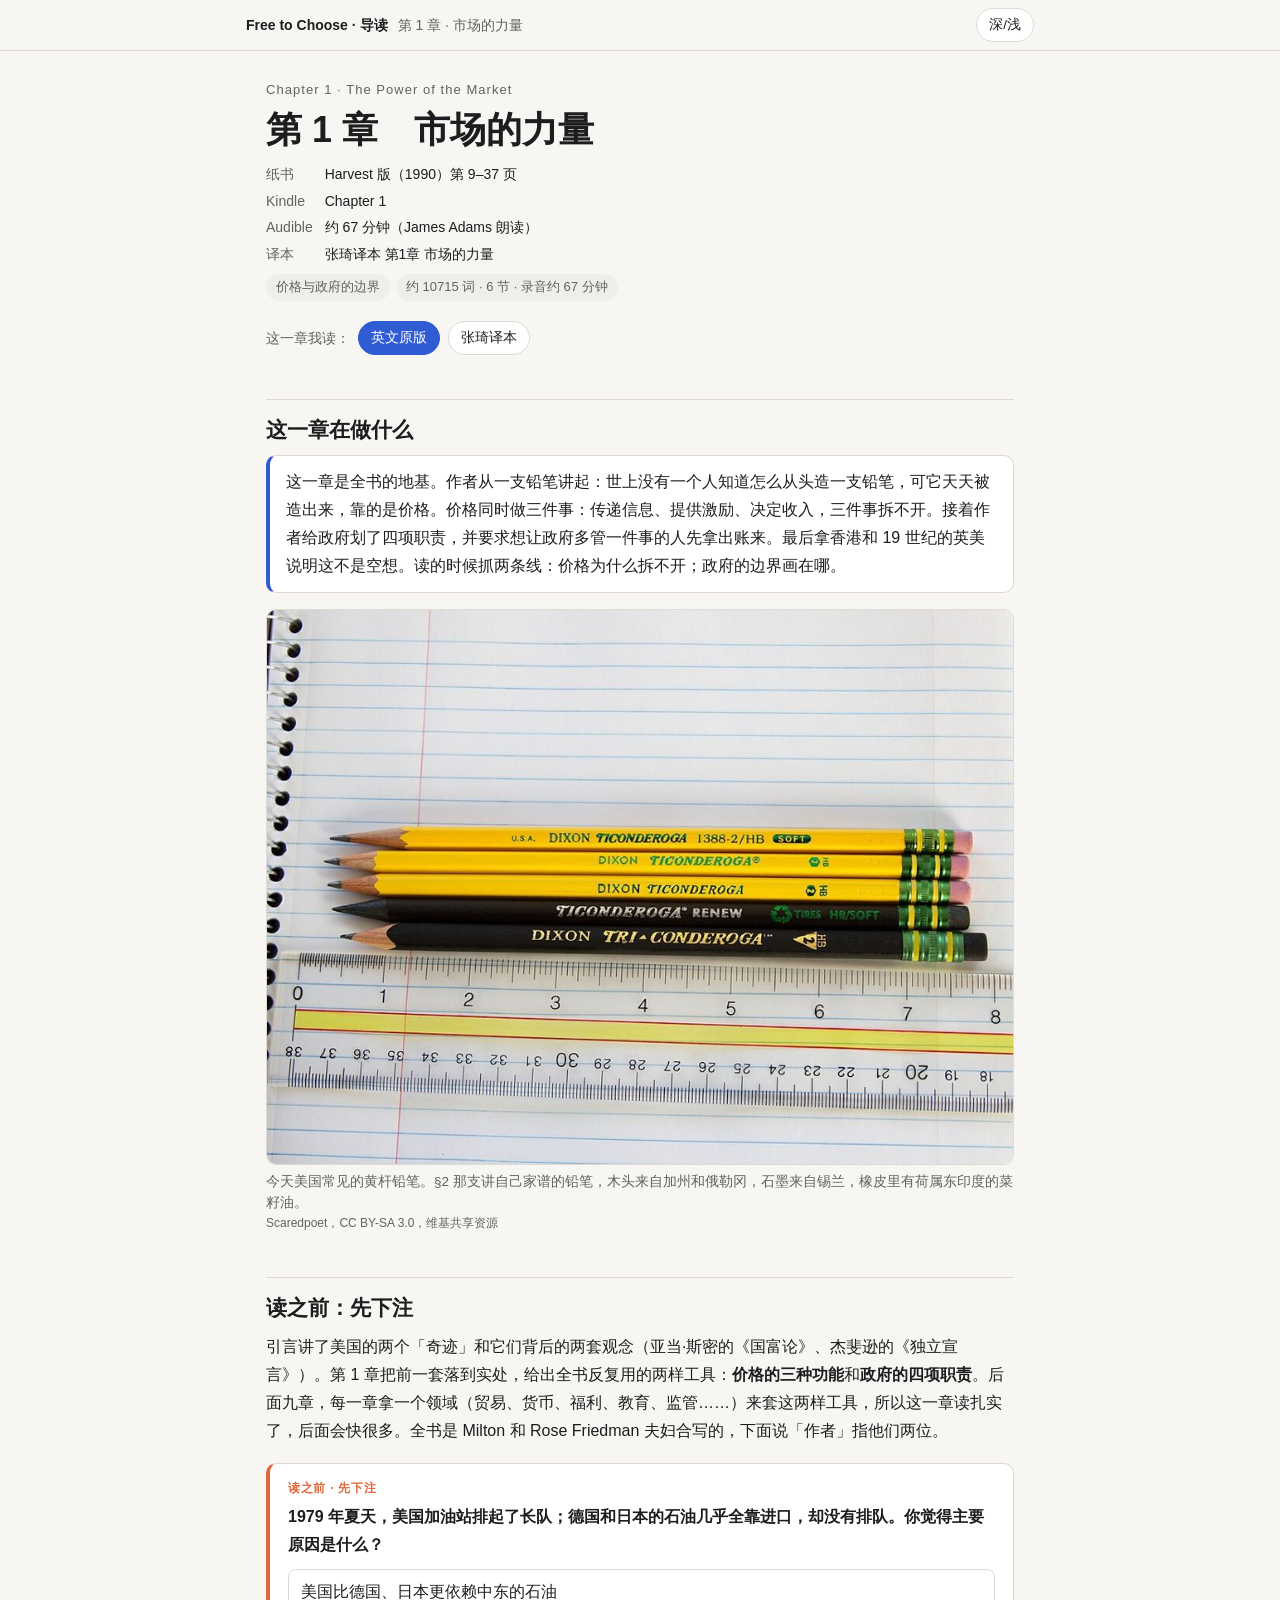
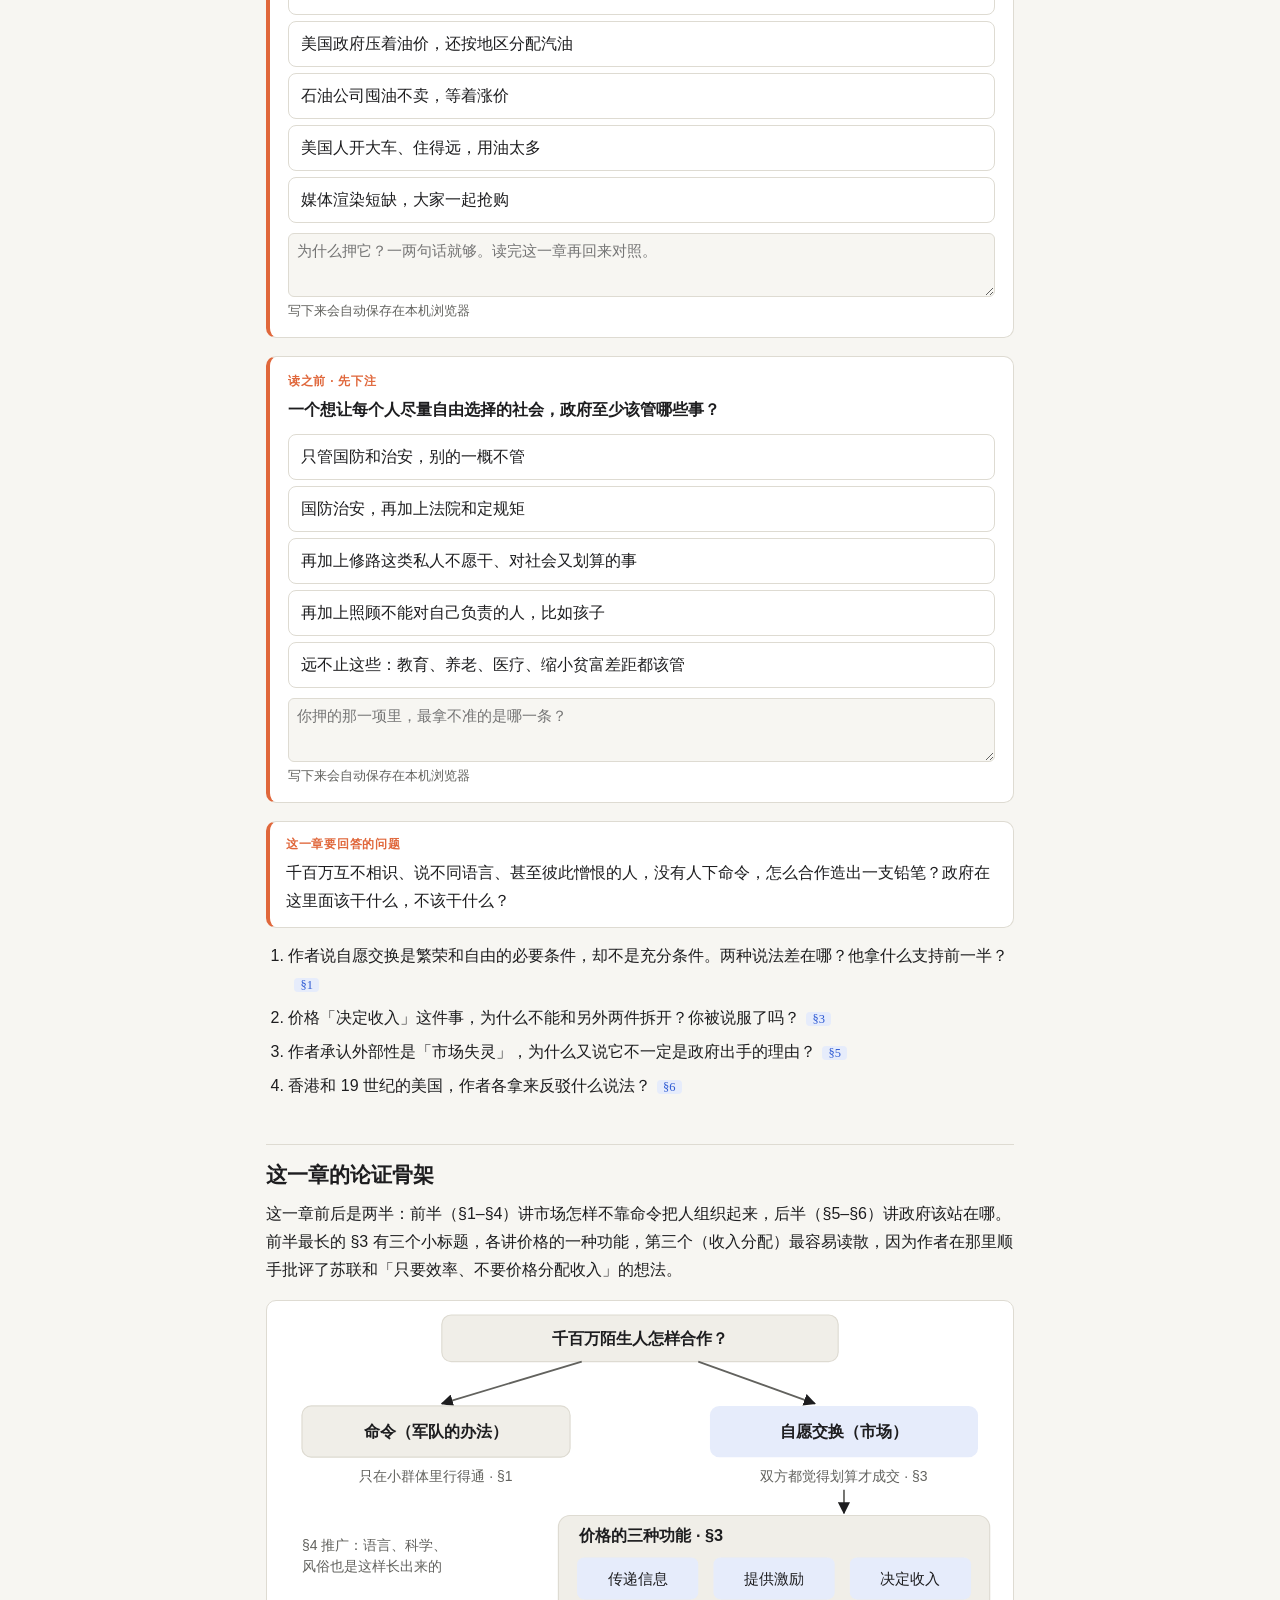
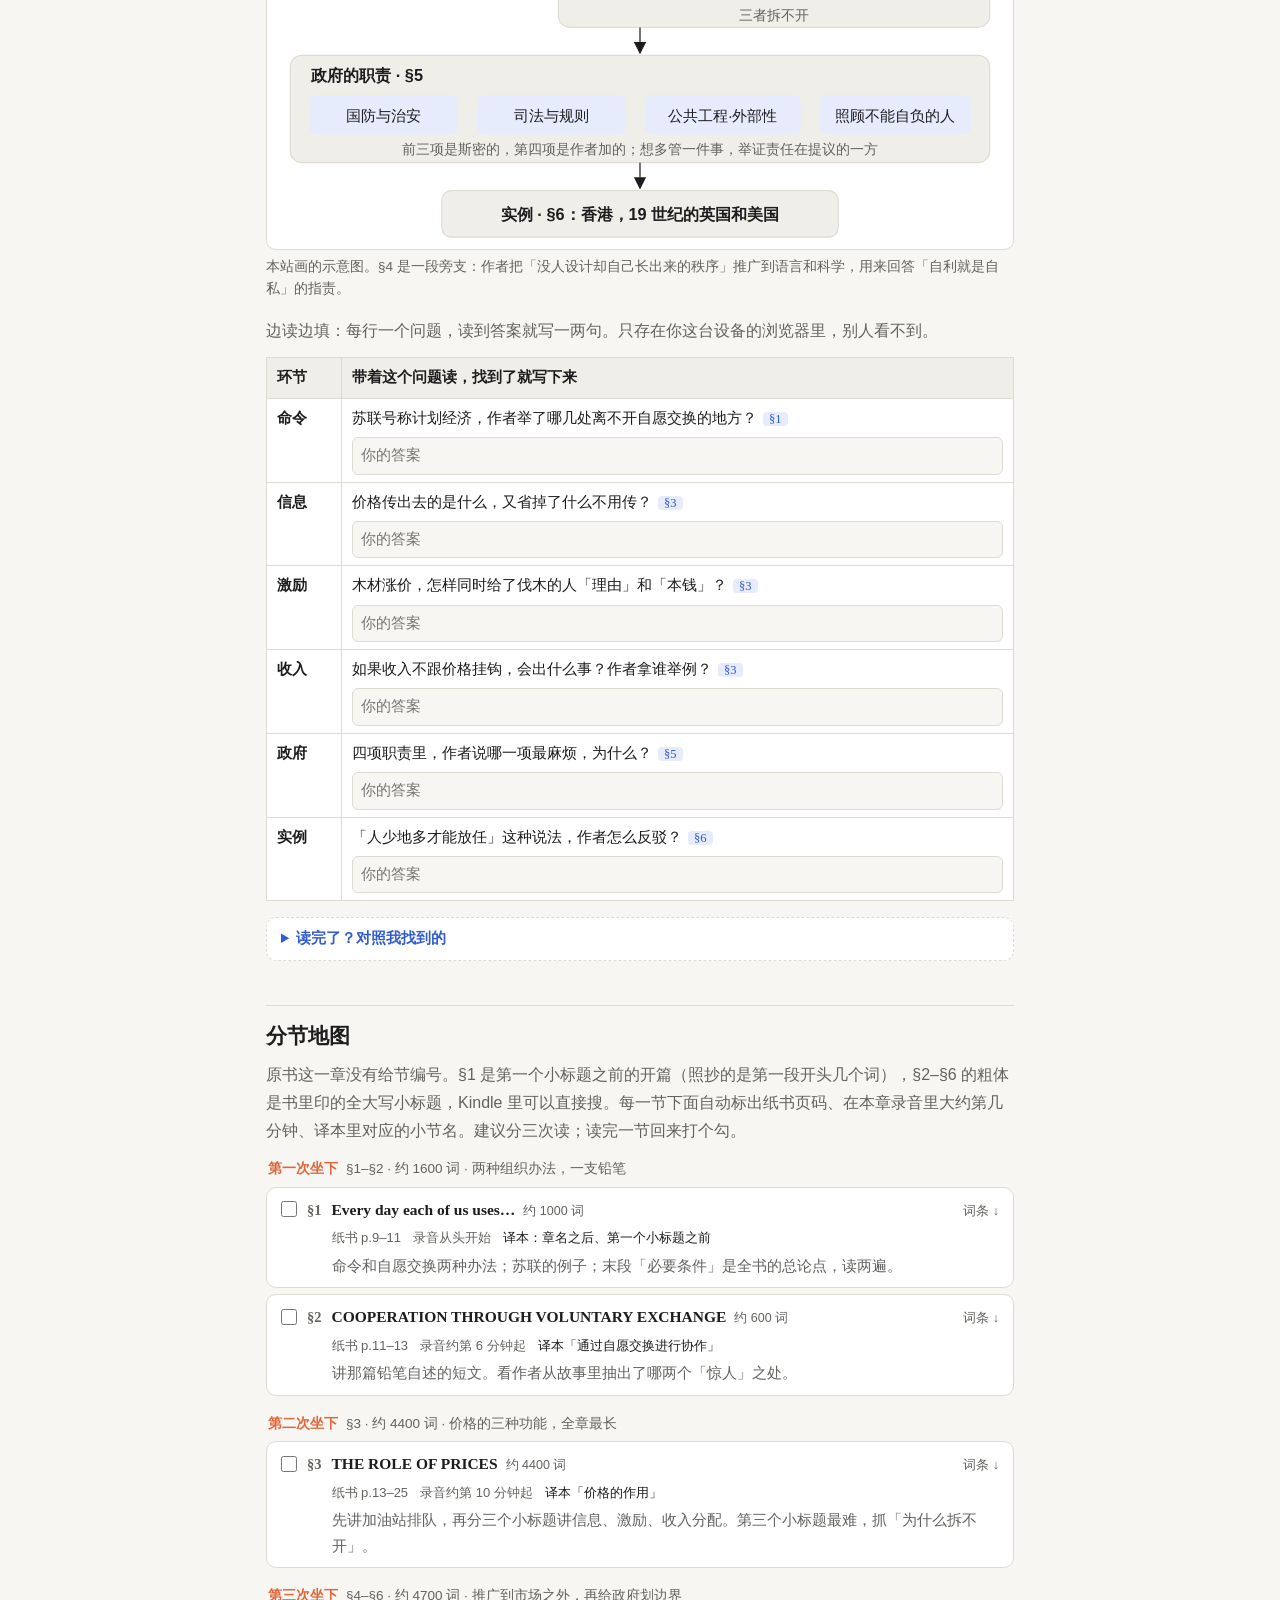
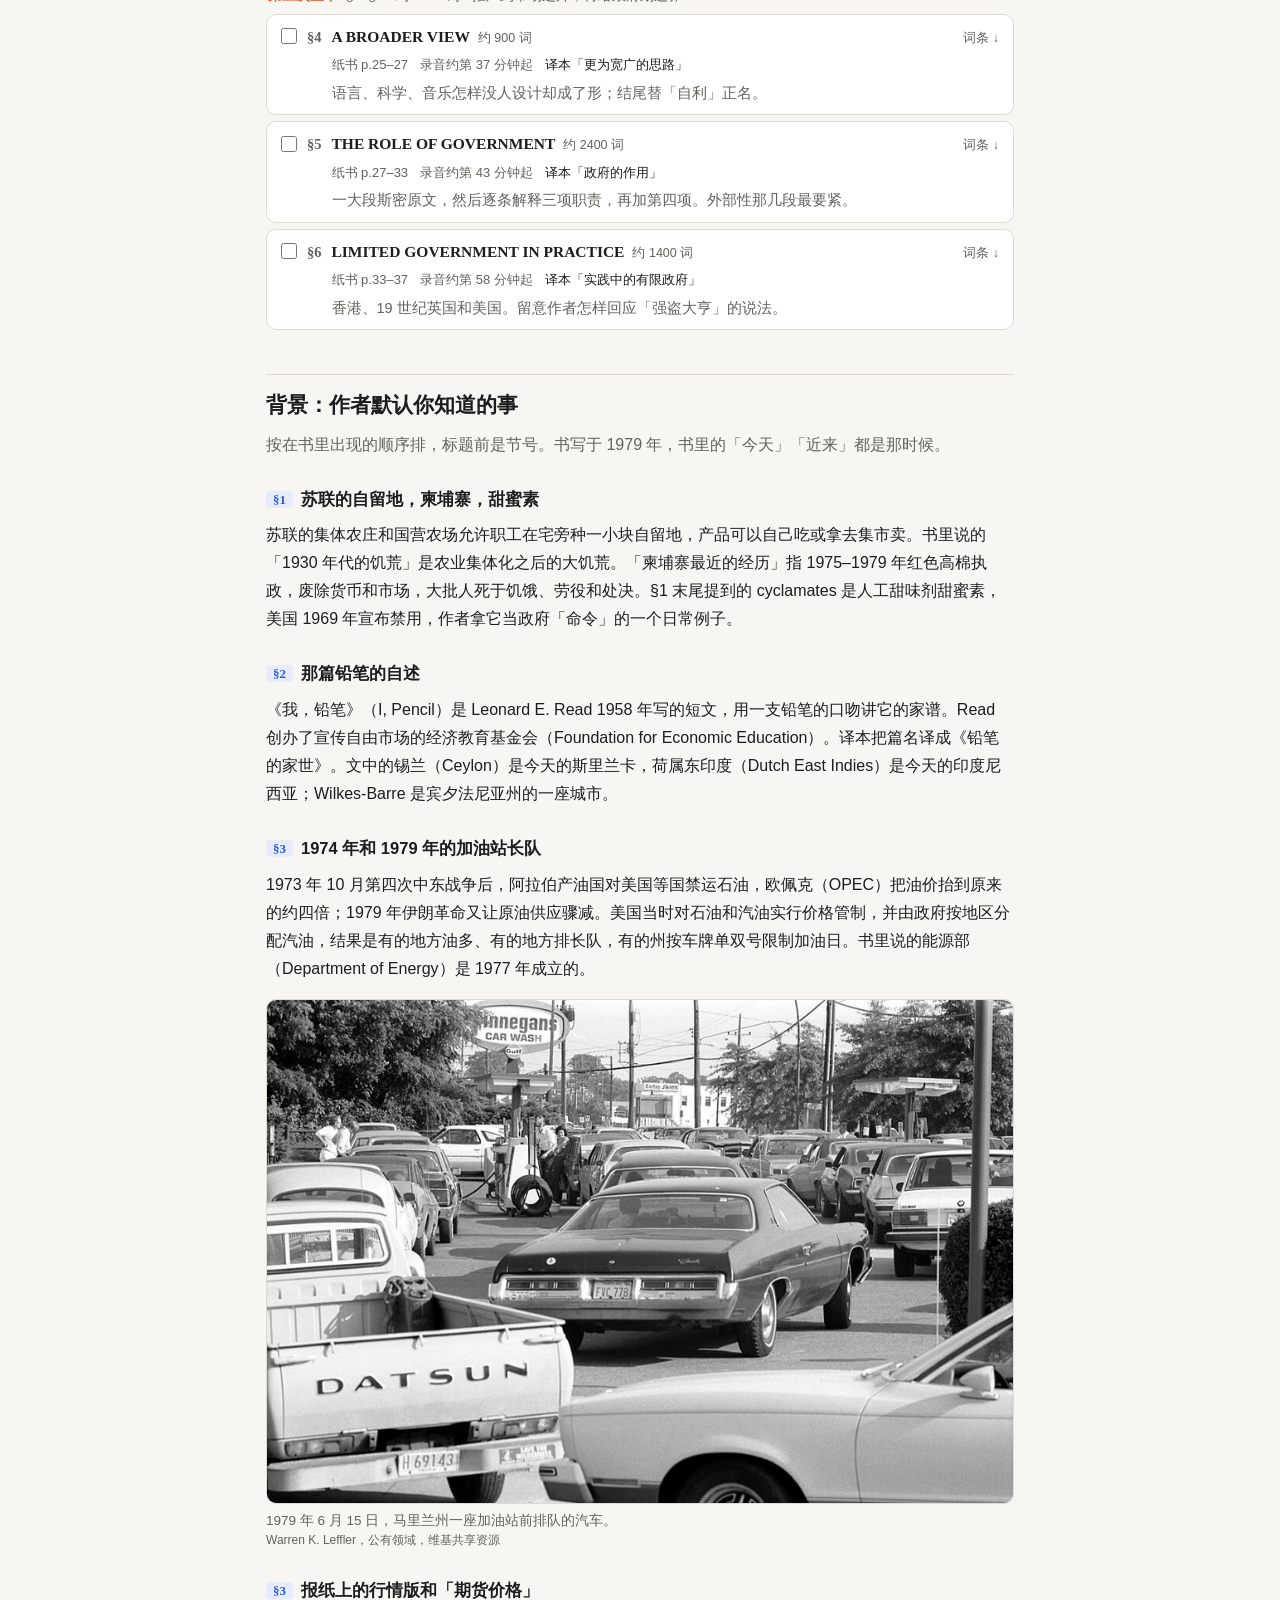
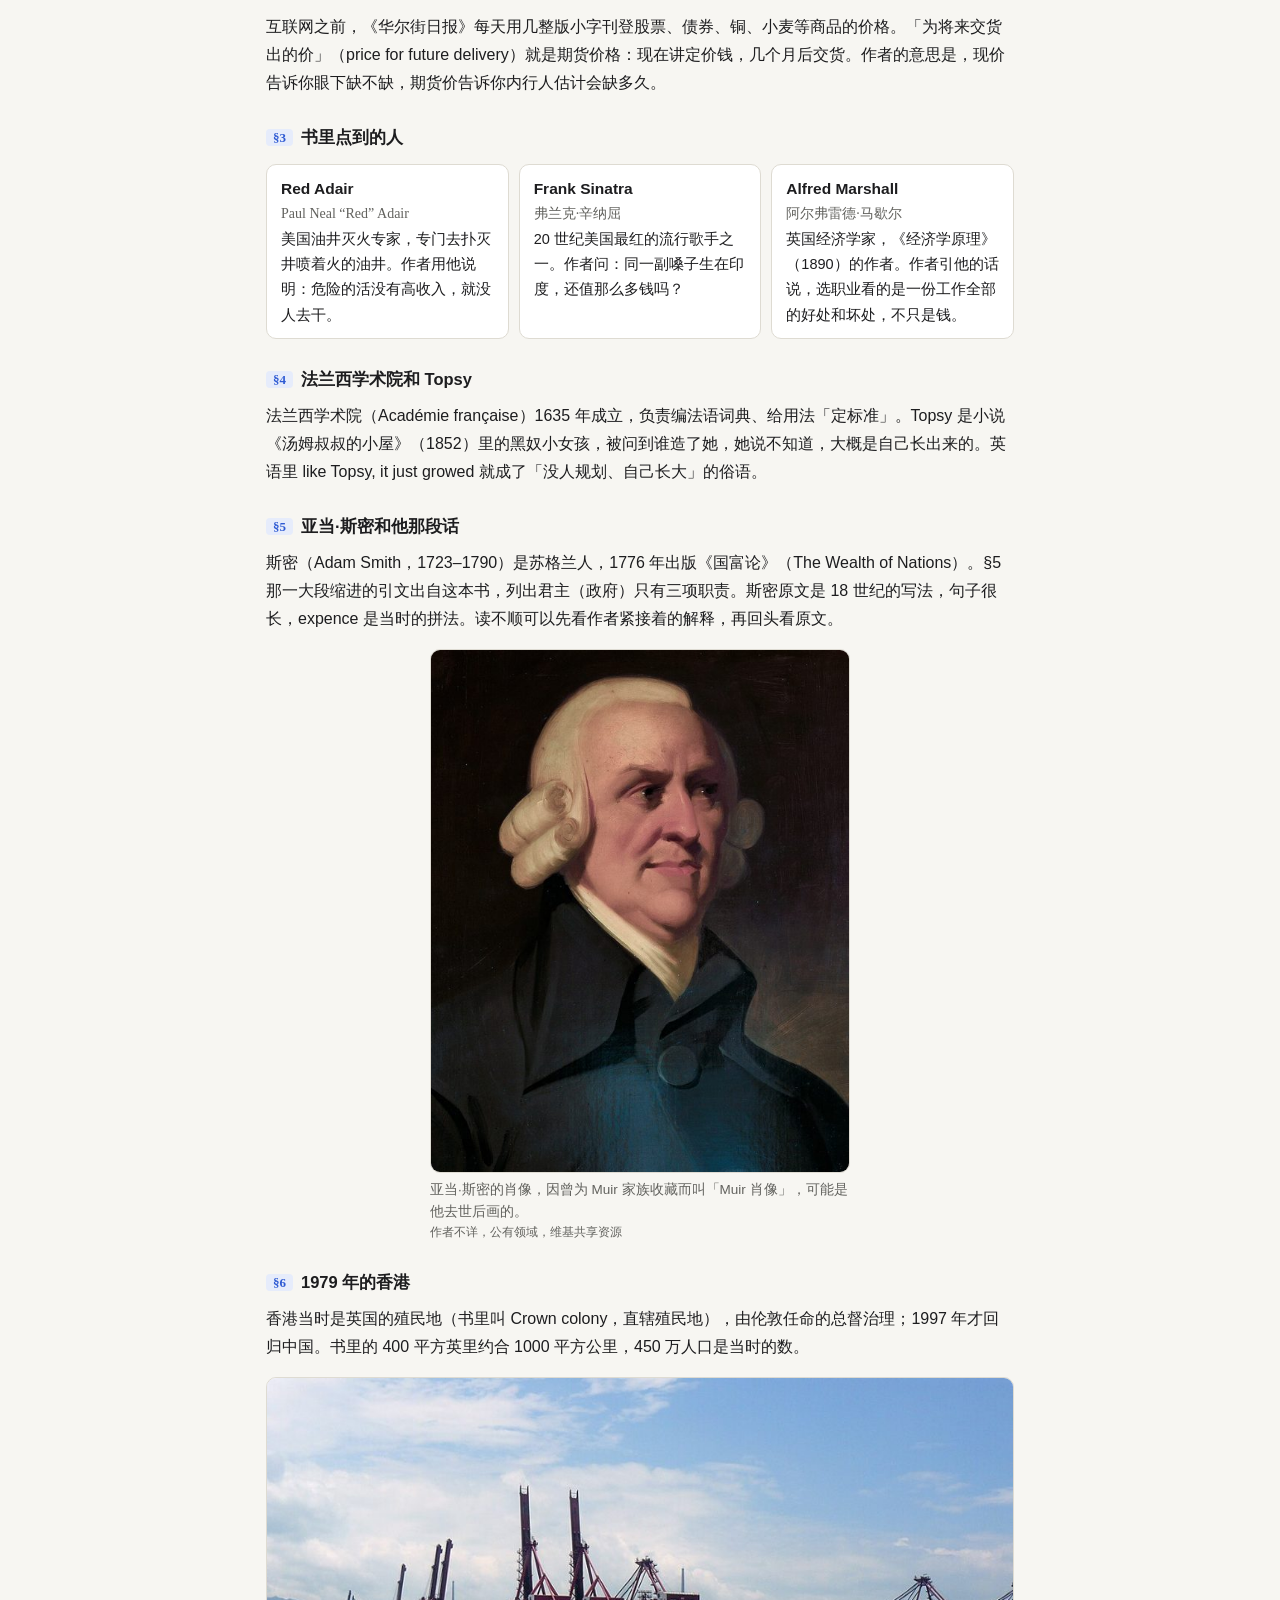
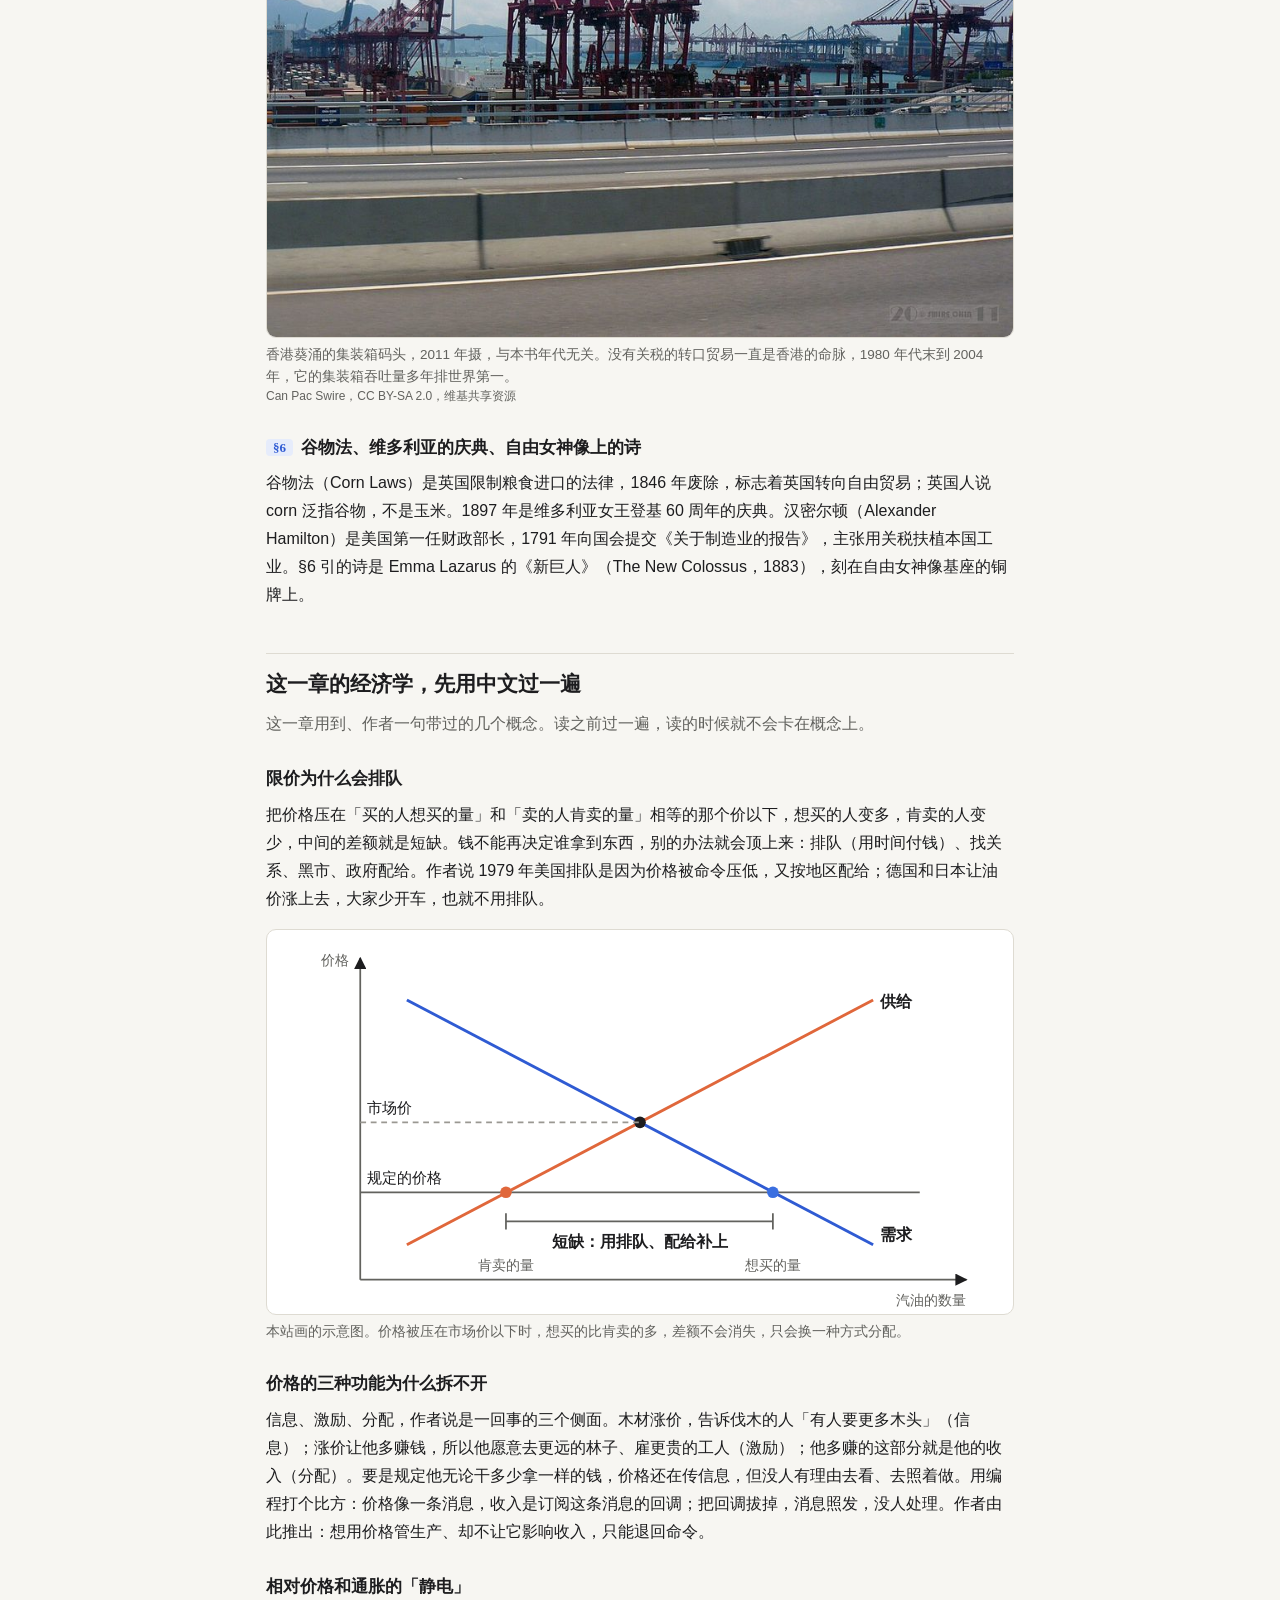
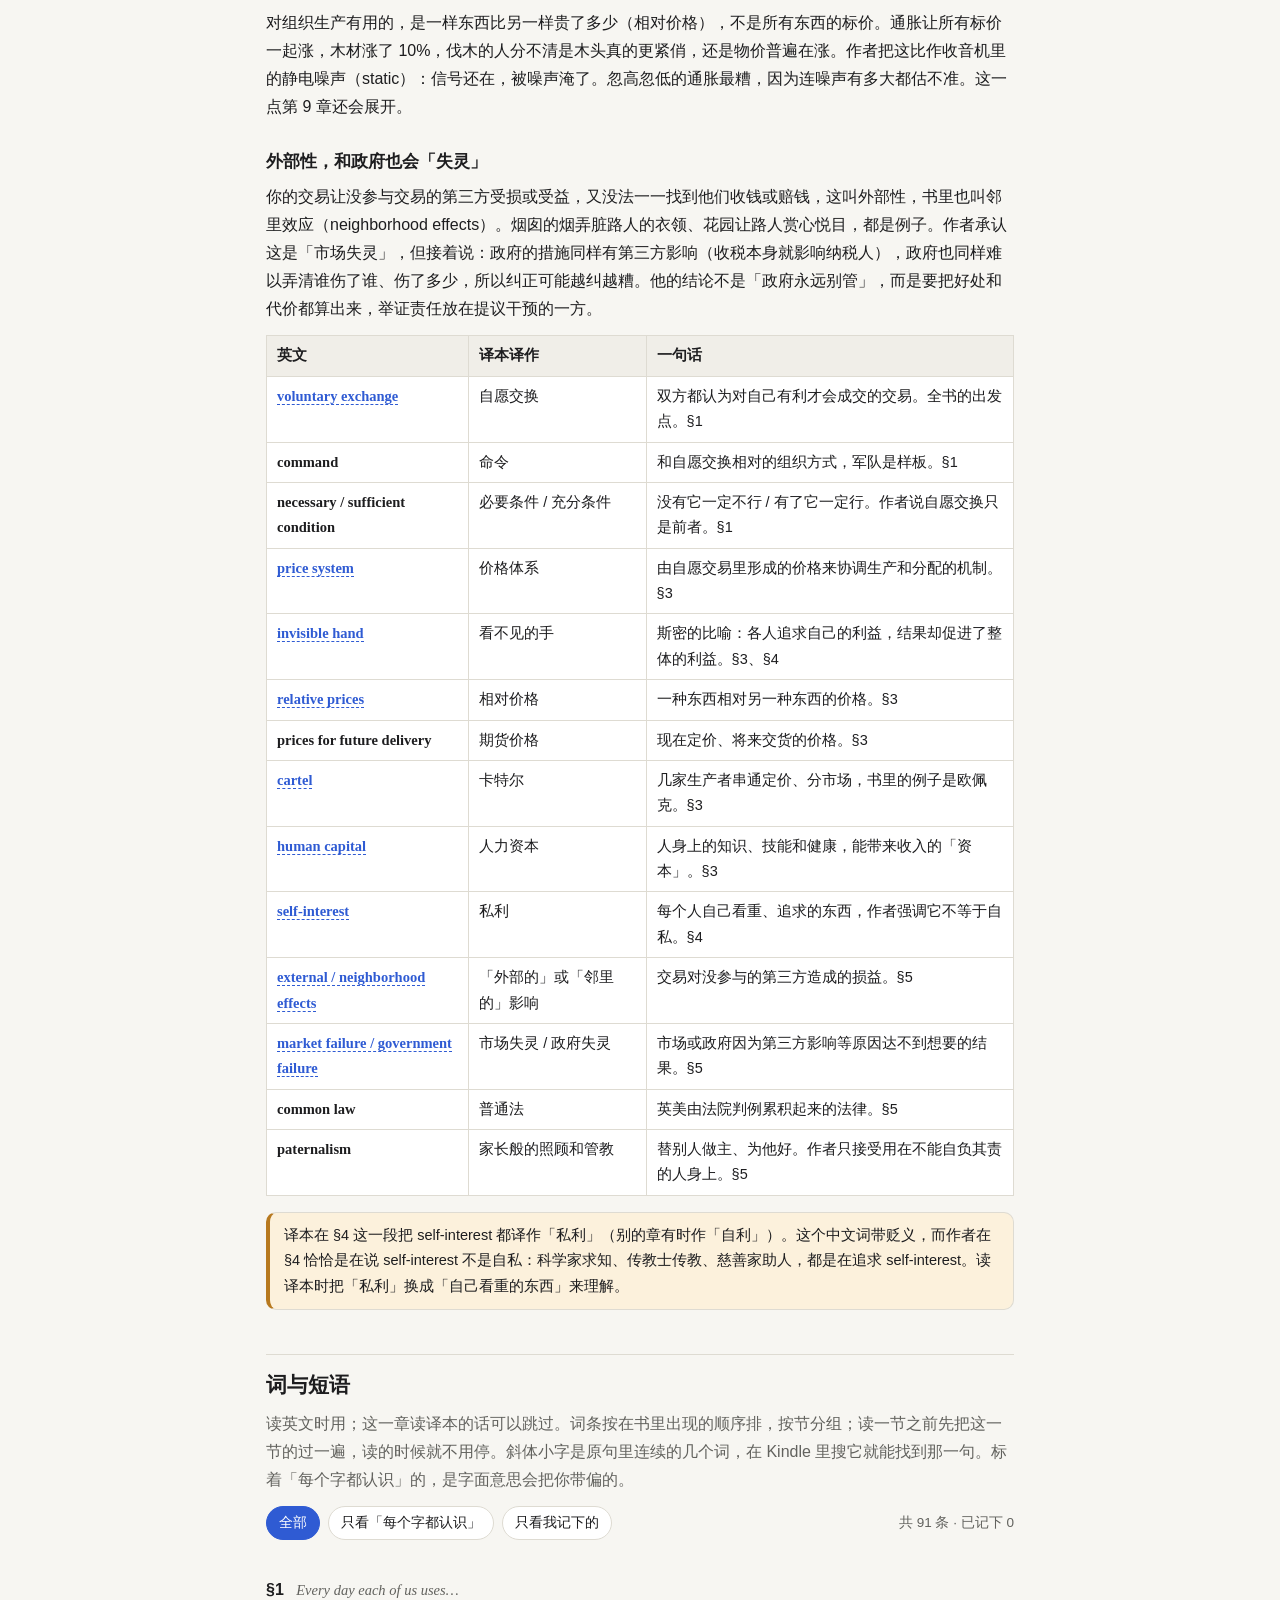
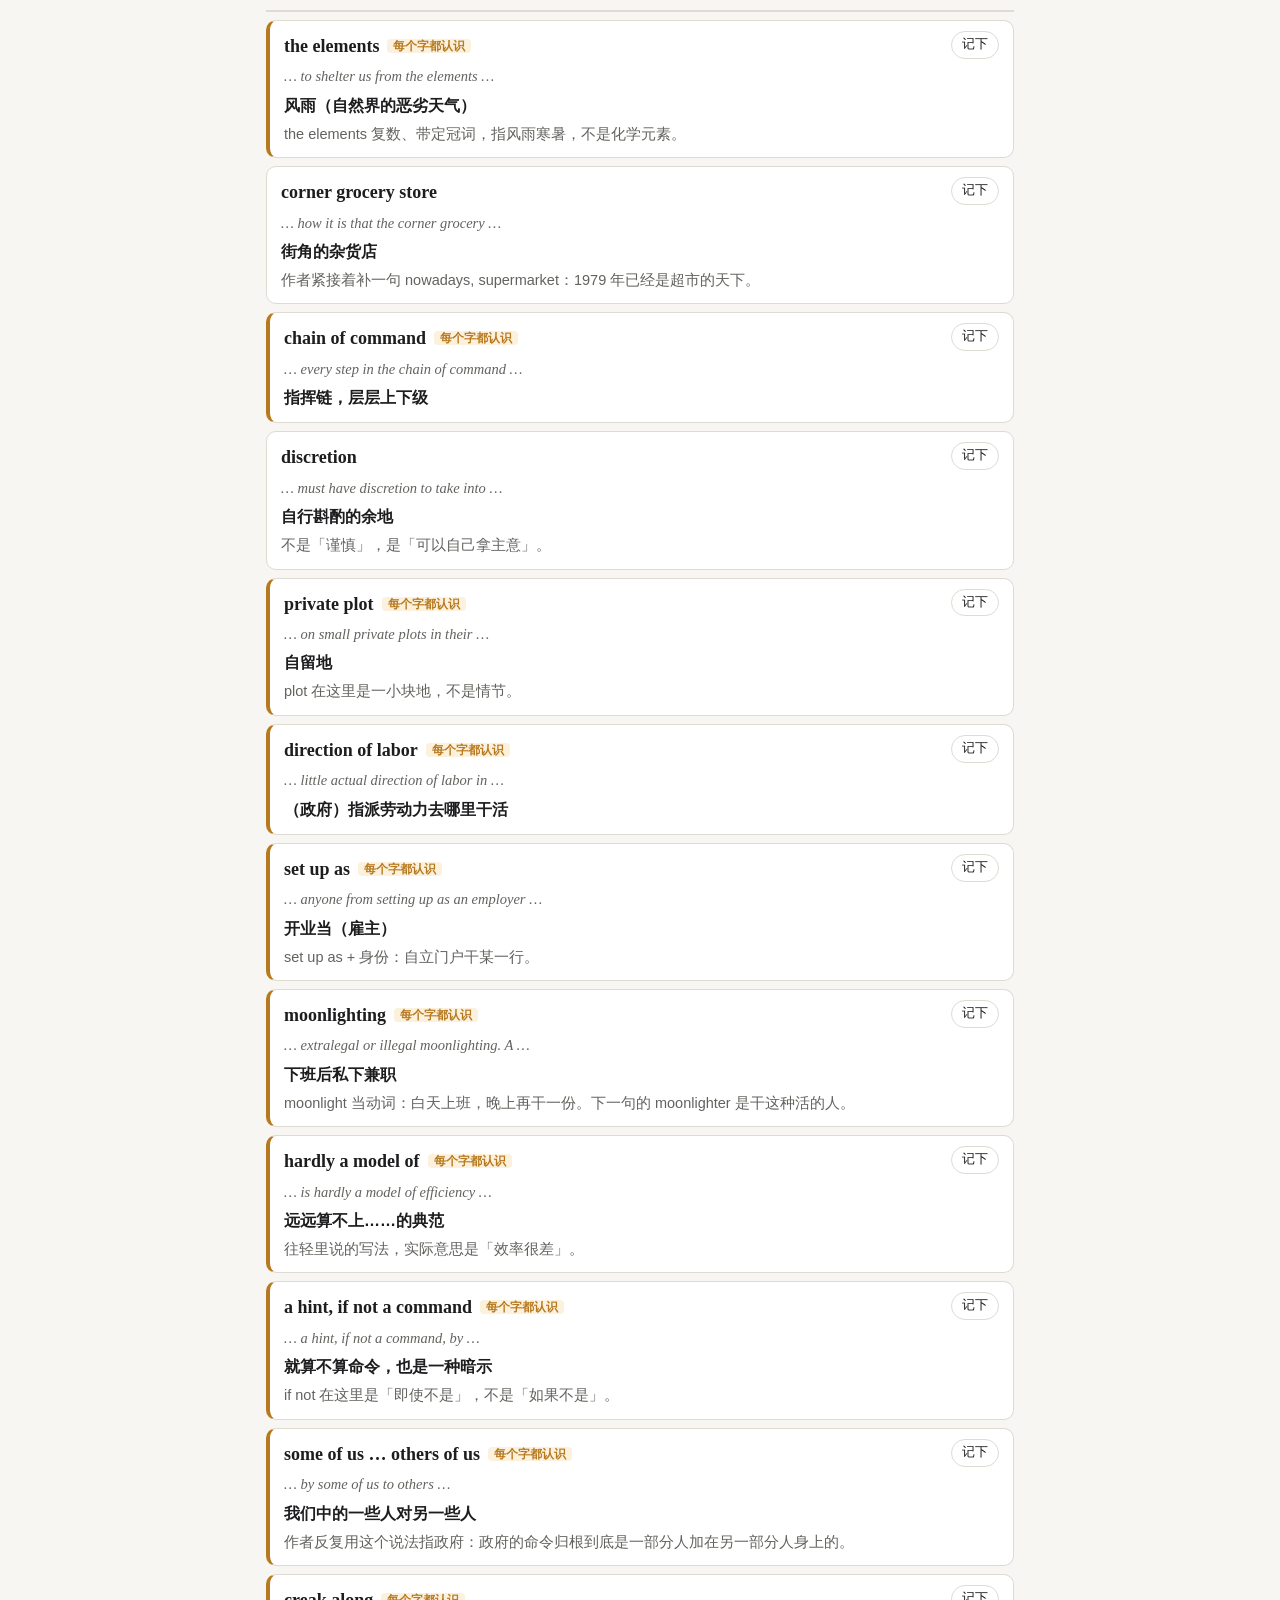
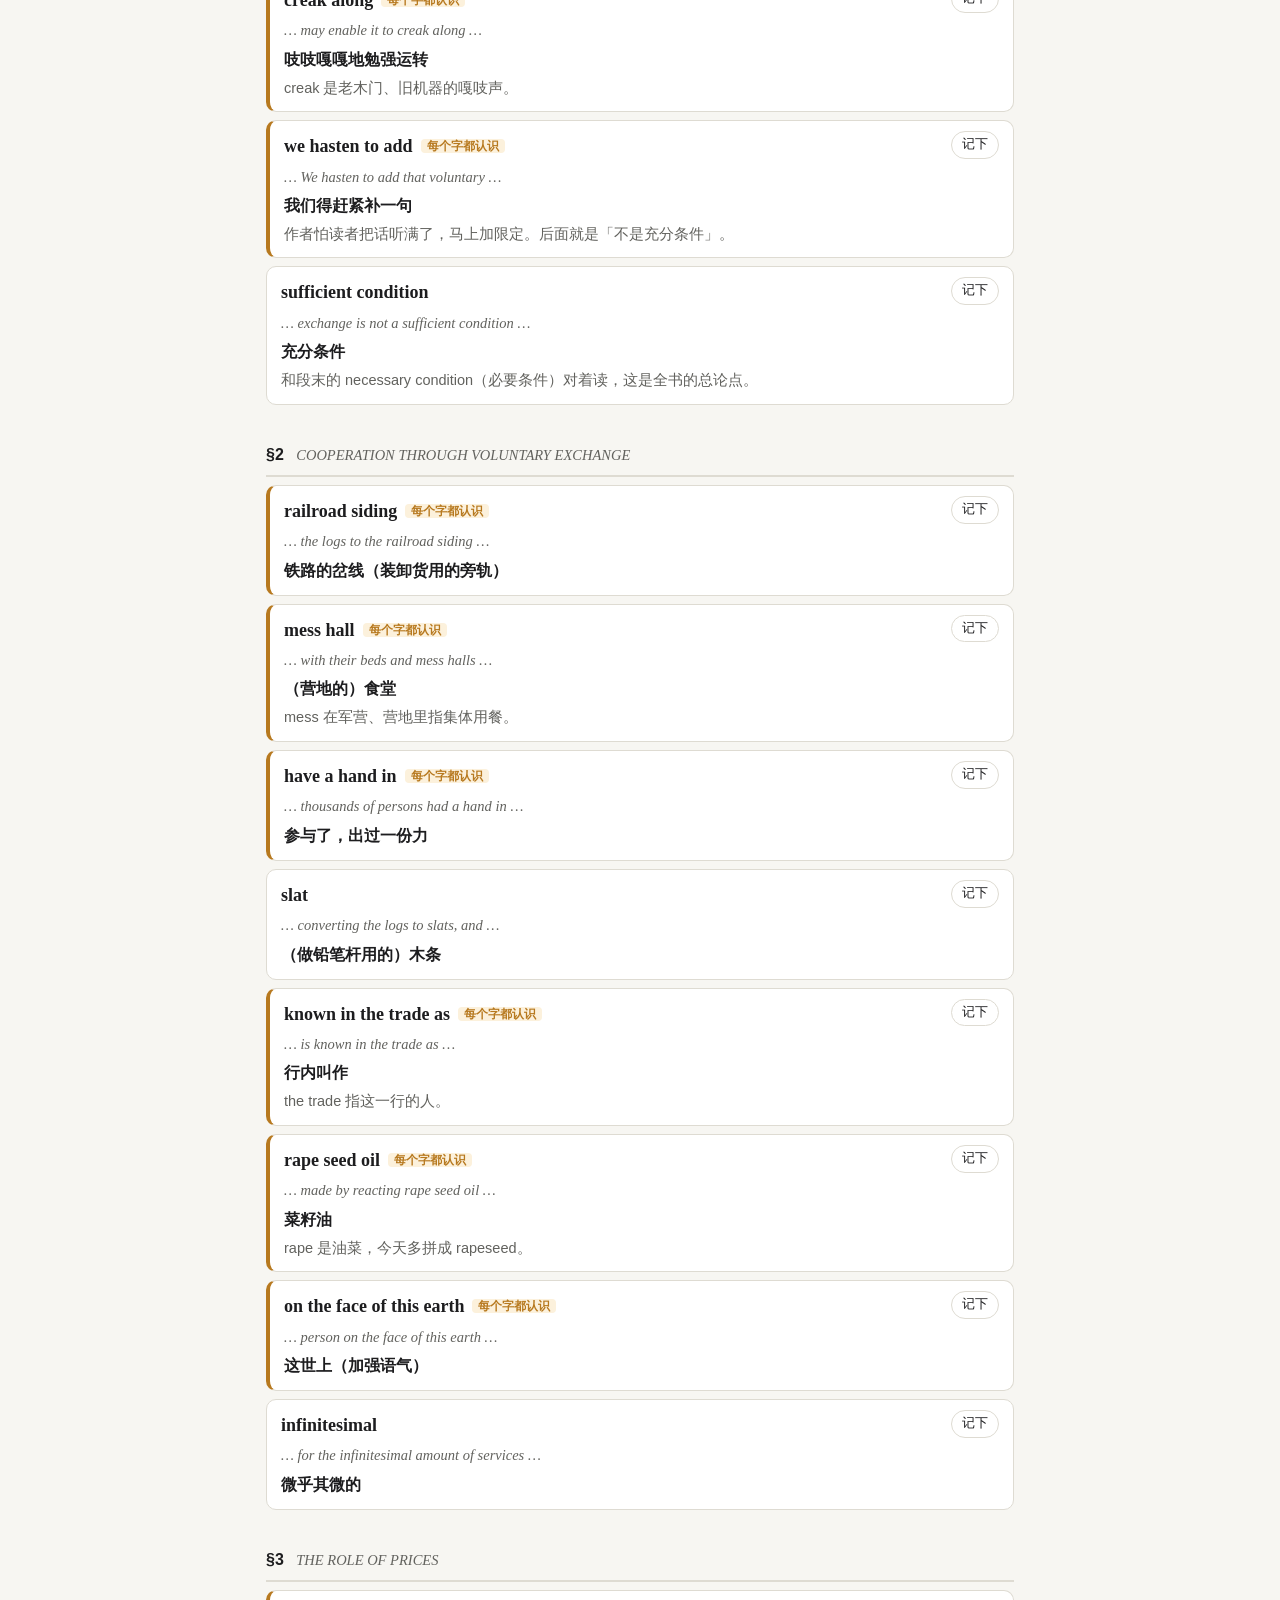
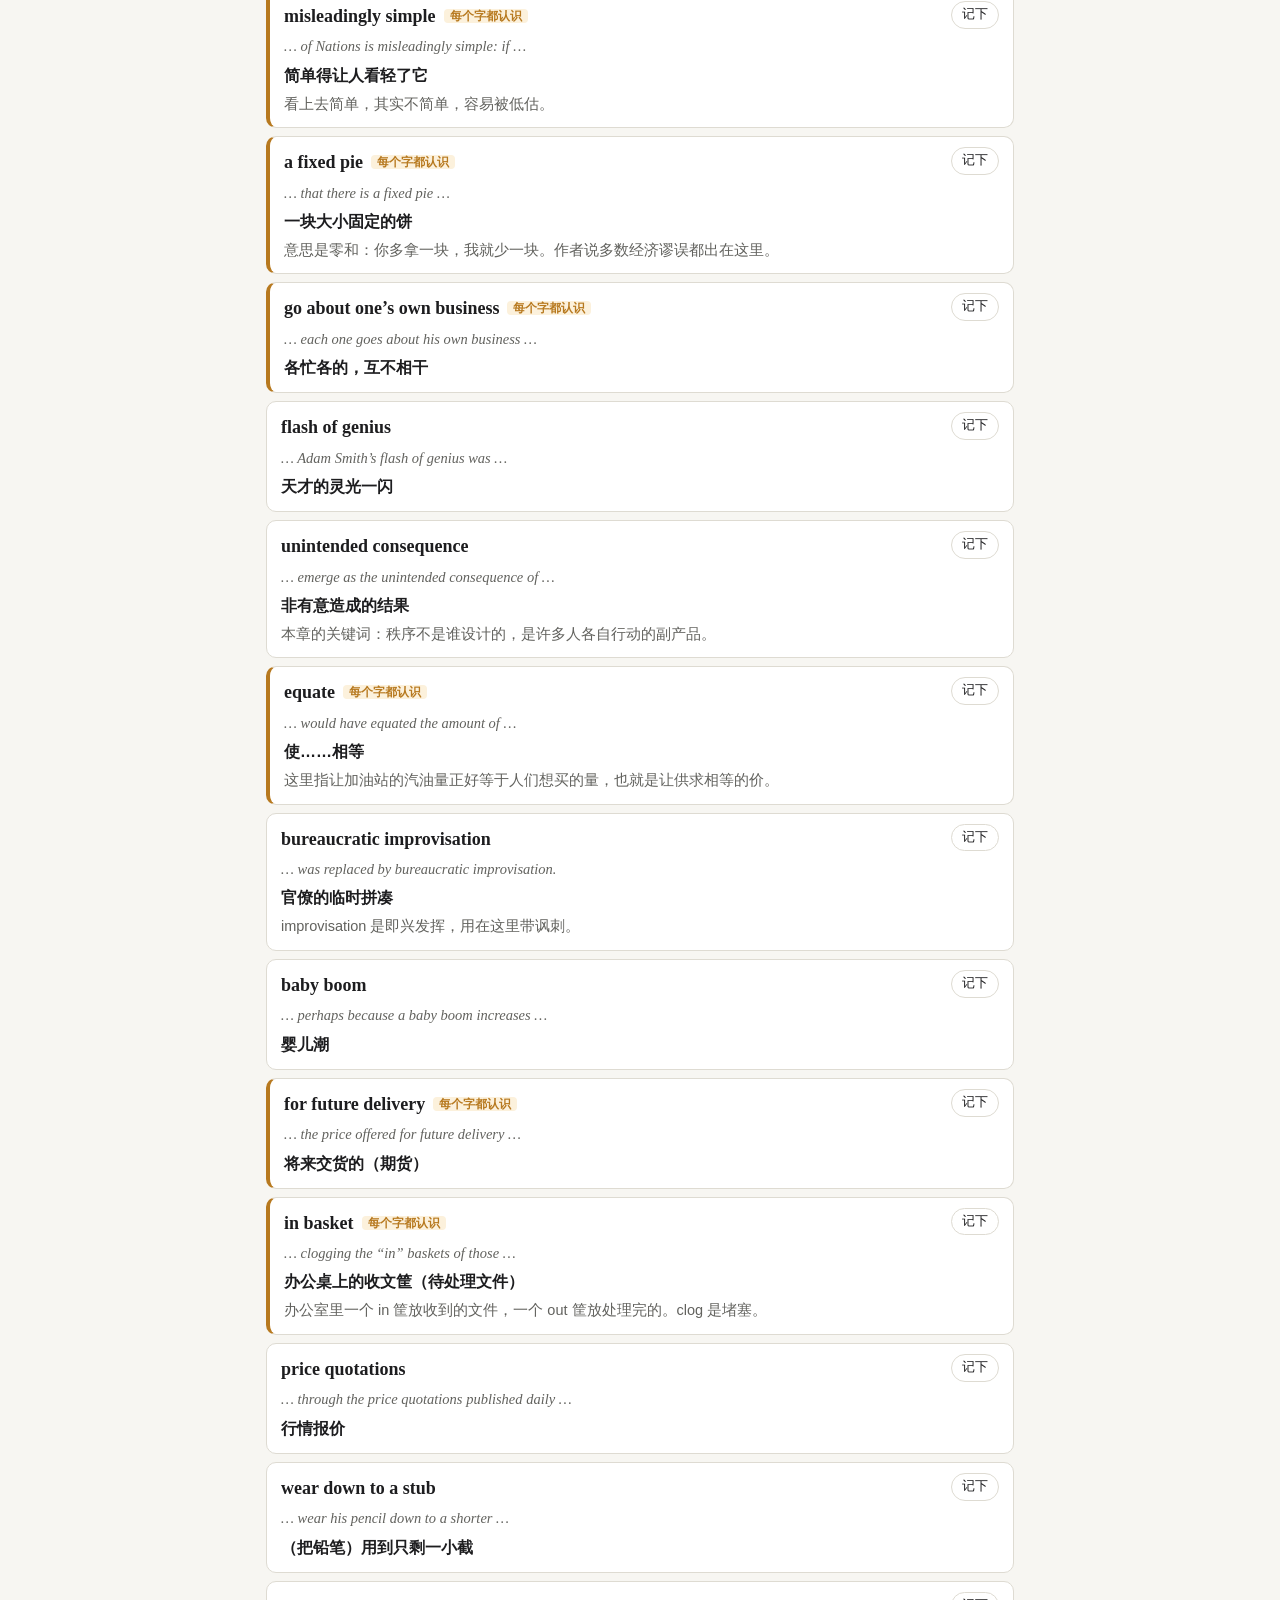
==== commit ca1cd8fe: "Correct four translation notes after side-by-side check; README: note zh-mistranslations.md Co-Autho" ====
--- a/chapters/01.html
+++ b/chapters/01.html
@@ -214,7 +214,7 @@
   <tr><td>common law</td><td>普通法</td><td>英美由法院判例累积起来的法律。§5</td></tr>
   <tr><td>paternalism</td><td>家长般的照顾和管教</td><td>替别人做主、为他好。作者只接受用在不能自负其责的人身上。§5</td></tr>
 </table></div>
-<div class="tip"><p>译本把 self-interest 一律译作「私利」。这个中文词带贬义，而作者在 §4 恰恰是在说 self-interest 不是自私：科学家求知、传教士传教、慈善家助人，都是在追求 self-interest。读译本时把「私利」换成「自己看重的东西」来理解。</p></div>
+<div class="tip"><p>译本在 §4 这一段把 self-interest 都译作「私利」（别的章有时作「自利」）。这个中文词带贬义，而作者在 §4 恰恰是在说 self-interest 不是自私：科学家求知、传教士传教、慈善家助人，都是在追求 self-interest。读译本时把「私利」换成「自己看重的东西」来理解。</p></div>
 
 <h2>词与短语</h2>
 <p class="lede">读英文时用；这一章读译本的话可以跳过。词条按在书里出现的顺序排，按节分组；读一节之前先把这一节的过一遍，读的时候就不用停。斜体小字是原句里连续的几个词，在 Kindle 里搜它就能找到那一句。标着「每个字都认识」的，是字面意思会把你带偏的。</p>
@@ -355,12 +355,12 @@
 <div class="today" data-verdict="部分成立"><h4>书里的说法：香港是自由市场和有限政府的当代典范</h4><dl>
   <dt>书里</dt><dd>没有关税、没有最低工资、没有价格管制，生活水平在亚洲仅次于日本，也许还有新加坡（§6）。</dd>
   <dt>当时（1980）</dt><dd>英国殖民地，由伦敦任命的总督治理；中英关于香港前途的谈判 1982 年才开始。</dd>
-  <dt>今天</dt><dd>1997 年回归中国，人口约 750 万（2025 年年中）。仍然没有一般关税；但 2011 年 5 月起实行法定最低工资（起始时薪 28 港元）。美国传统基金会的《经济自由度指数》2021 年起不再给香港单独排名，理由是它的经济政策最终由北京决定；加拿大 Fraser 研究所的《世界经济自由度》2026 年 10 月的报告仍把香港排第一。「自由市场」这一半基本还在，「典范」这一半，两家机构已经给出了相反的判断。<span class="asof">核对于 2026-10。依据：香港特区政府统计处 2025 年 8 月的人口公报，香港政府新闻公报（2011 年最低工资），《英文虎报》2026 年 10 月 6 日关于 Fraser 报告的报道，法新社 2021 年 3 月关于传统基金会的报道。</span></dd>
+  <dt>今天</dt><dd>1997 年回归中国，人口约 750 万（2025 年年中）。仍然没有一般关税；但 2011 年 5 月起实行法定最低工资（起始时薪 28 港元）。美国传统基金会的《经济自由度指数》2021 年起不再给香港单独排名，并入中国一起评；加拿大 Fraser 研究所的《世界经济自由度》2026 年 10 月的报告仍把香港排第一。「自由市场」这一半基本还在，「典范」这一半，两家机构的处理方法不同。<span class="asof">核对于 2026-10。依据：香港特区政府统计处 2025 年 8 月的人口公报，香港政府新闻公报（2011 年最低工资），《英文虎报》2026 年 10 月 6 日关于 Fraser 报告的报道，法新社 2021 年 3 月关于传统基金会的报道。</span></dd>
 </dl></div>
 <div class="today" data-verdict="成立"><h4>书里的说法：想用价格组织生产、却不让它决定收入，理论上实践上都行不通</h4><dl>
   <dt>书里</dt><dd>作者听过一位匈牙利经济学家的演讲，想只借用价格的前两种功能；作者说他理论上失败了，共产主义国家实践上也失败了（§3）。</dd>
   <dt>当时（1980）</dt><dd>匈牙利从 1968 年起搞「新经济机制」，有限地放开价格；中国 1978 年底刚开始改革。</dd>
-  <dt>今天</dt><dd>苏联 1991 年解体。中国从农村承包到价格双轨制，一路让收入跟着市场价格走，价格双轨制在 1993 年前后基本结束。两条路都没有走成「价格只管生产、不管收入」。不过中国的经济增长也让引言里另一个判断变得复杂：经济上放开，政治制度并没有随之改变。<span class="asof">核对于 2026-10。依据：Barry Naughton 在亚洲协会「China Boom」项目里的访谈（计划内的价格 1993 年初基本取消）。</span></dd>
+  <dt>今天</dt><dd>苏联 1991 年解体。中国从农村承包到价格双轨制，一路让收入跟着市场价格走，价格双轨制在 1993 年前后基本结束。两条路都没有走成「价格只管生产、不管收入」。<span class="asof">核对于 2026-10。依据：Barry Naughton 在亚洲协会「China Boom」项目里的访谈（计划内的价格 1993 年初基本取消）。</span></dd>
 </dl></div>
 
 <h2>和本站其他书对照</h2>
